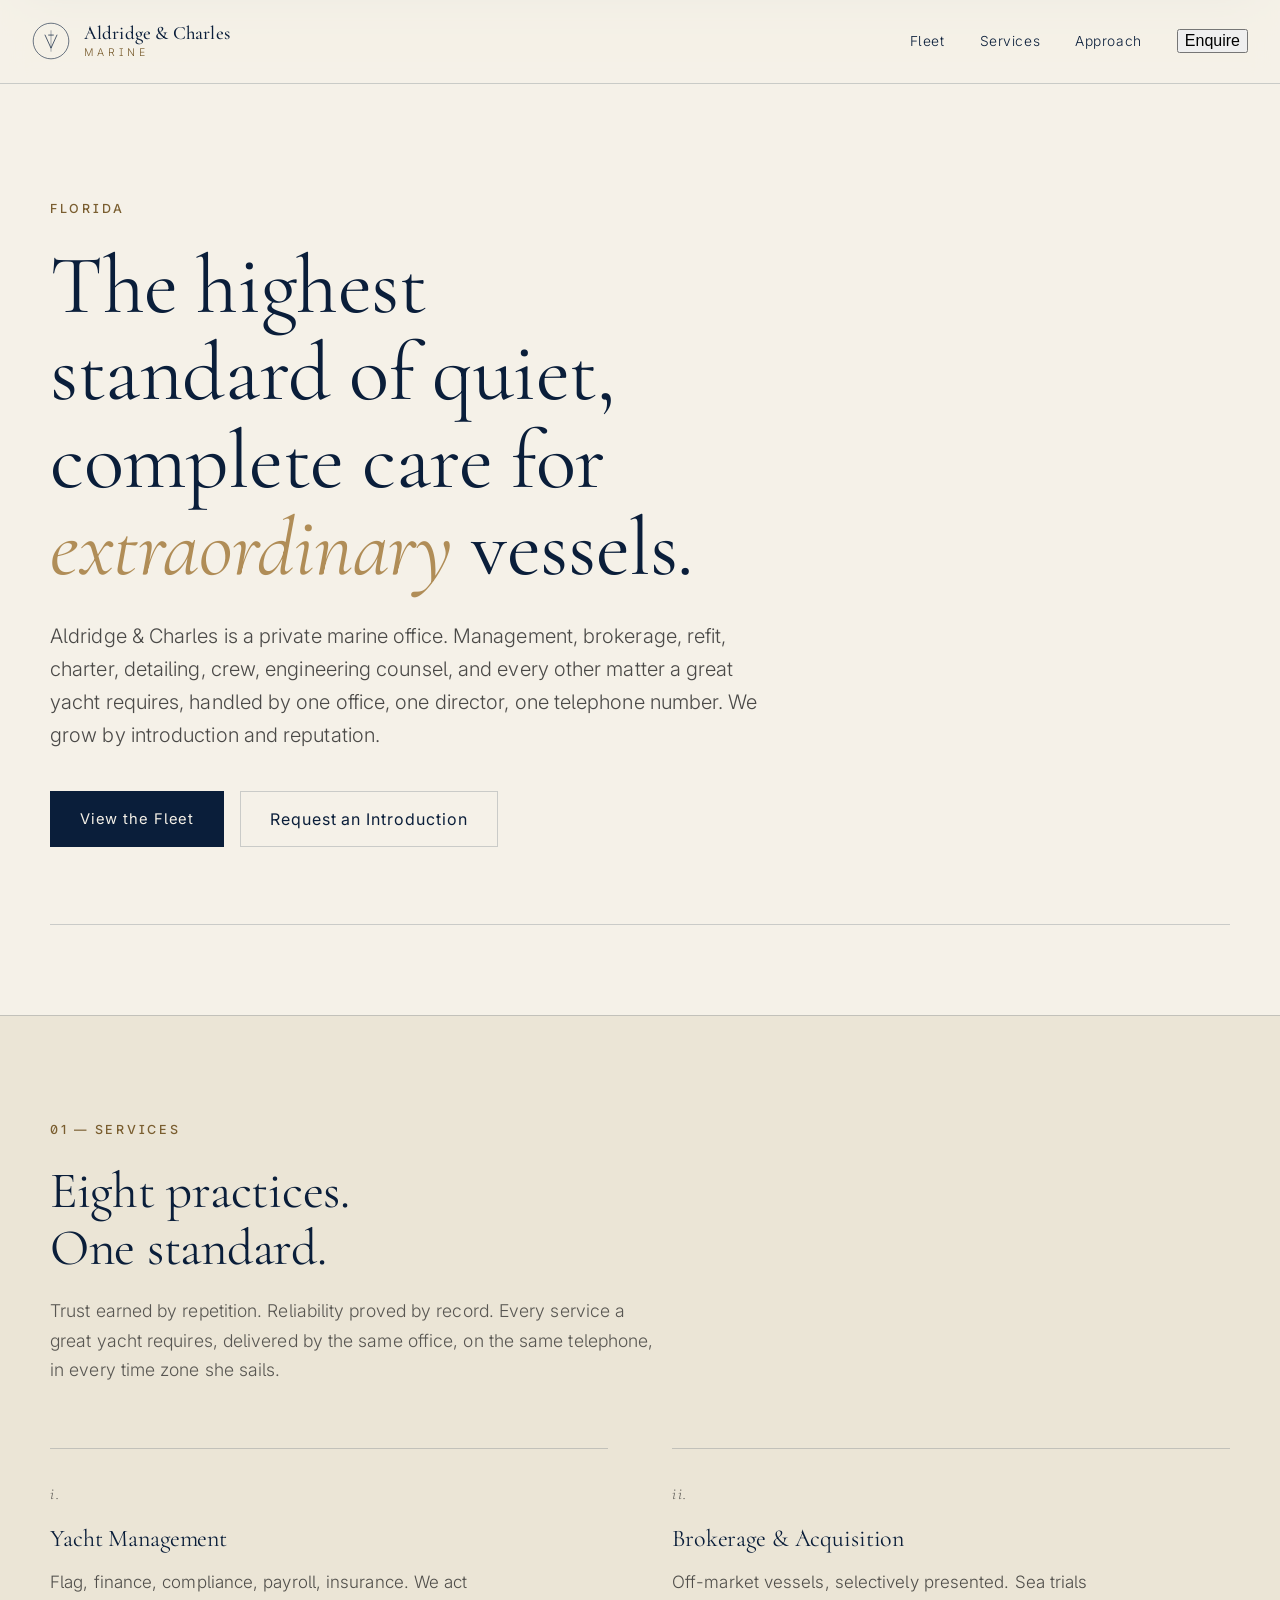
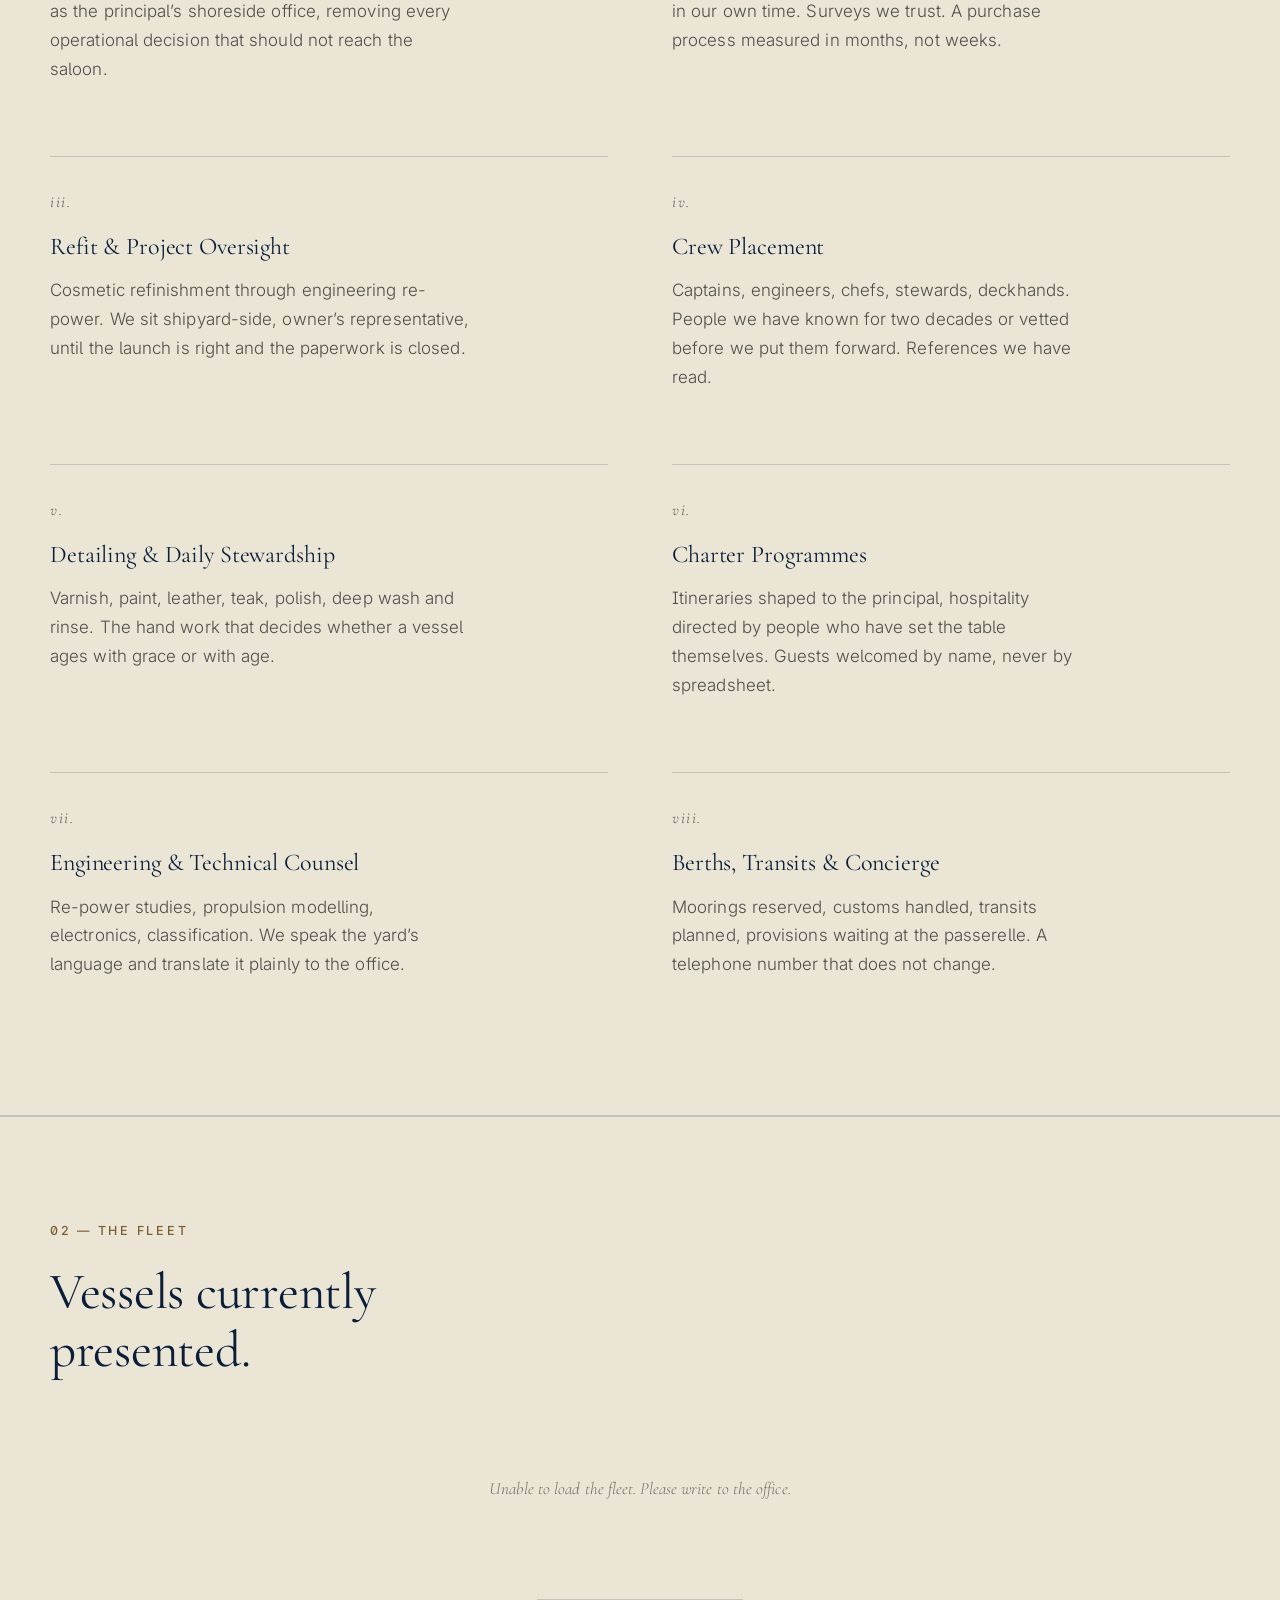
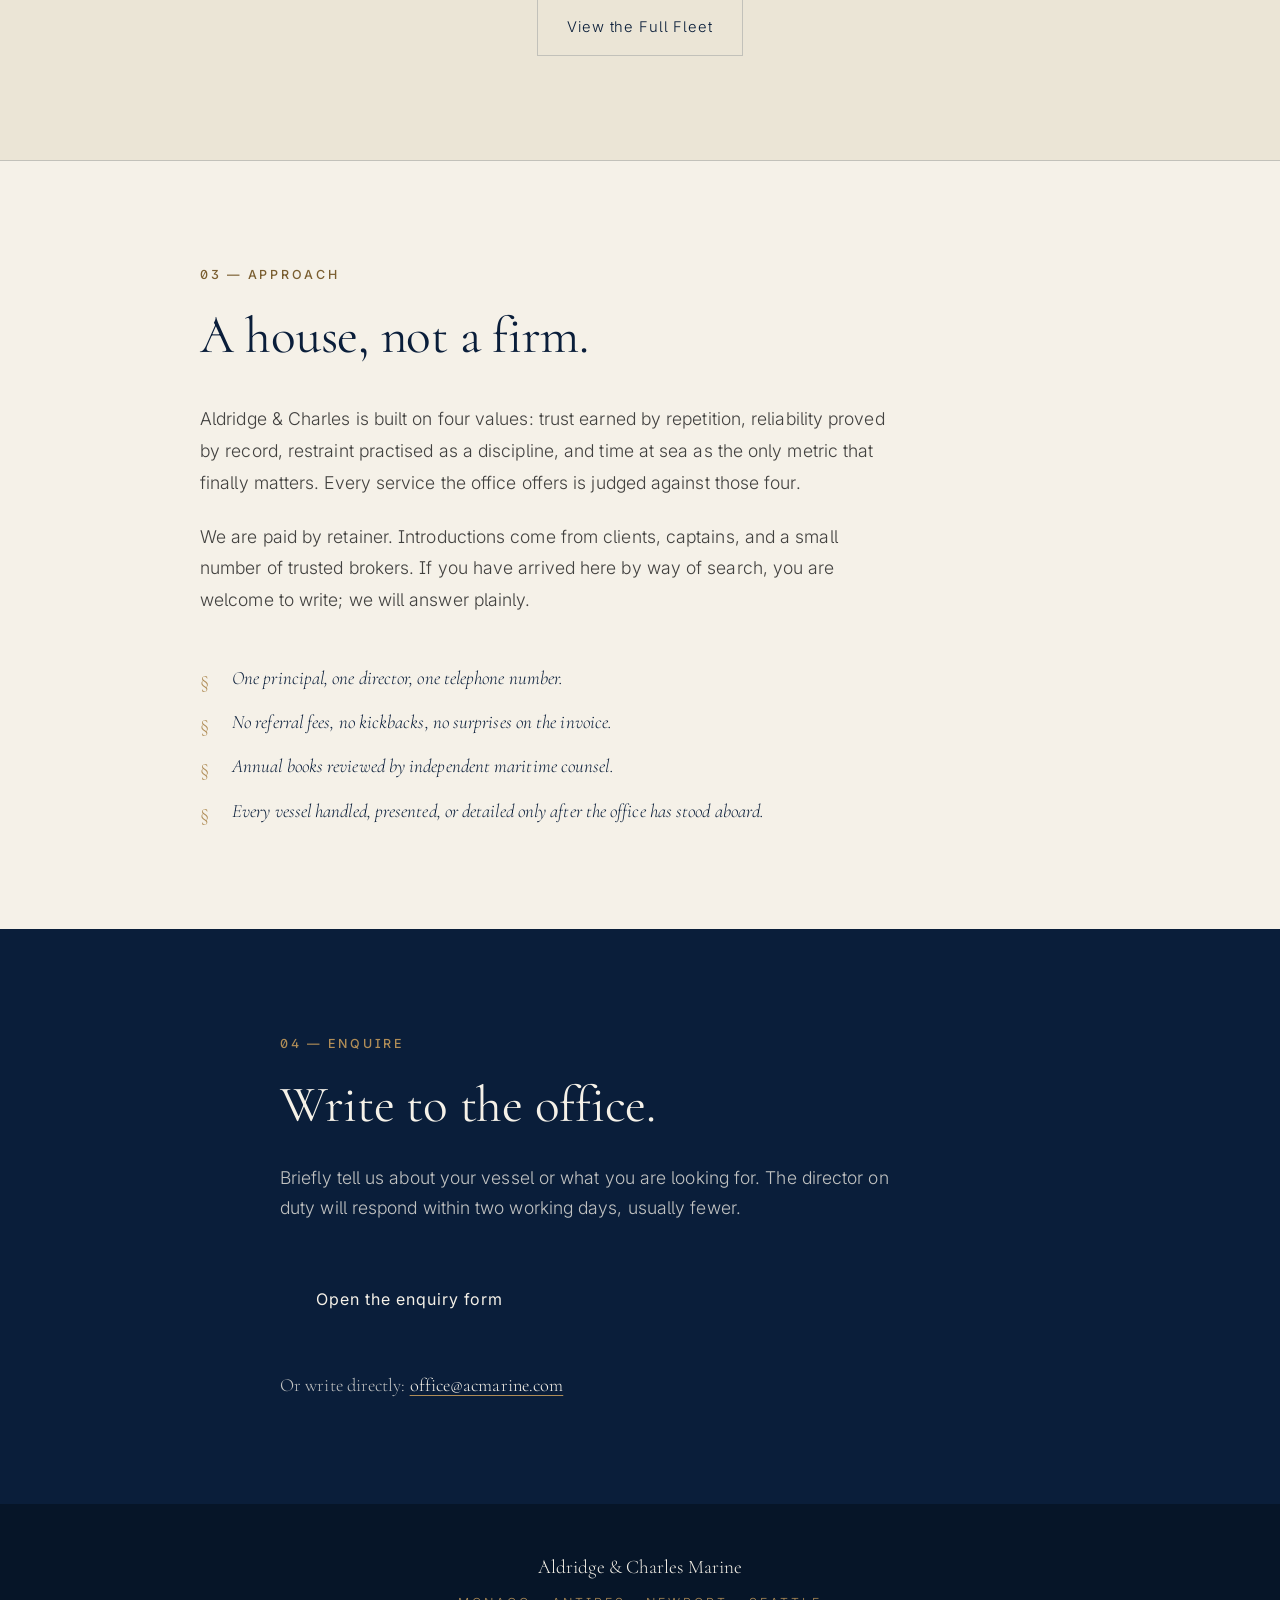
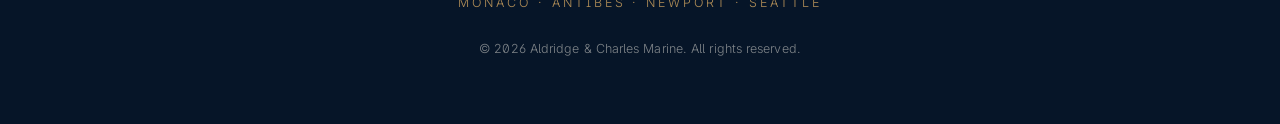
==== index.html @ 4ff79a7e "Eyebrow: Florida" ====
<!DOCTYPE html>
<html lang="en">
<head>
<meta charset="UTF-8">
<meta name="viewport" content="width=device-width, initial-scale=1.0, viewport-fit=cover">
<meta name="theme-color" content="#0a1e3a" media="(prefers-color-scheme: light)">
<meta name="theme-color" content="#0a1e3a" media="(prefers-color-scheme: dark)">
<title>Aldridge &amp; Charles Marine. Yacht Management, Brokerage, Refit, Charter, Crew &amp; Detailing.</title>
<meta name="description" content="Aldridge &amp; Charles Marine: a private office handling yacht management, brokerage, refit, charter, crew, detailing, and every other service a great yacht requires. Mediterranean to the Indian Ocean. Trust, reliability, and quiet competence.">
<meta name="keywords" content="yacht management, yacht brokerage, yacht refit, yacht charter, yacht detailing, crew placement, marine services, superyacht management, yacht acquisition, refit oversight, private marine office, Aldridge and Charles Marine, ACMarine">
<meta name="author" content="Aldridge &amp; Charles Marine">
<link rel="canonical" href="https://acmarine.com/">
<meta property="og:type" content="website">
<meta property="og:locale" content="en_US">
<meta property="og:site_name" content="Aldridge &amp; Charles Marine">
<meta property="og:title" content="Aldridge &amp; Charles Marine. Yacht Management, Brokerage, Refit, Charter, Crew &amp; Detailing.">
<meta property="og:description" content="A private office handling every service a great yacht requires, from the Mediterranean to the Indian Ocean.">
<meta property="og:url" content="https://acmarine.com/">
<meta property="og:image" content="https://acmarine.com/og.svg">
<meta property="og:image:type" content="image/svg+xml">
<meta property="og:image:width" content="1200">
<meta property="og:image:height" content="630">
<meta property="og:image:alt" content="Aldridge &amp; Charles Marine. A private marine office for yacht management, brokerage, refit, charter, crew, and detailing.">
<meta name="twitter:card" content="summary_large_image">
<meta name="twitter:title" content="Aldridge &amp; Charles Marine">
<meta name="twitter:description" content="A private office handling every service a great yacht requires, from the Mediterranean to the Indian Ocean.">
<meta name="twitter:image" content="https://acmarine.com/og.svg">
<meta name="robots" content="index, follow, max-image-preview:large, max-snippet:-1, max-video-preview:-1">
<link rel="preconnect" href="https://fonts.googleapis.com">
<link rel="preconnect" href="https://fonts.gstatic.com" crossorigin>
<link rel="preload" as="style" href="https://fonts.googleapis.com/css2?family=Cormorant+Garamond:ital,wght@0,400;0,500;1,400&family=Inter:wght@300;400;500&display=swap" onload="this.onload=null;this.rel='stylesheet'">
<noscript><link rel="stylesheet" href="https://fonts.googleapis.com/css2?family=Cormorant+Garamond:ital,wght@0,400;0,500;1,400&family=Inter:wght@300;400;500&display=swap"></noscript>
<link rel="stylesheet" href="/styles.css">
<link rel="icon" type="image/svg+xml" href="/favicon.svg">
<link rel="sitemap" type="application/xml" href="/sitemap.xml">
<link rel="alternate" type="application/rss+xml" title="Aldridge &amp; Charles Marine" href="/rss.xml">
<script type="application/ld+json">
{
  "@context": "https://schema.org",
  "@graph": [
    {
      "@type": "ProfessionalService",
      "@id": "https://acmarine.com/#org",
      "name": "Aldridge & Charles Marine",
      "alternateName": "ACMarine",
      "url": "https://acmarine.com/",
      "logo": "https://acmarine.com/favicon.svg",
      "image": "https://acmarine.com/og.svg",
      "description": "A private marine office. Yacht management, brokerage, refit, charter, detailing, crew placement, engineering counsel, and concierge.",
      "areaServed": [
        { "@type": "Place", "name": "Mediterranean" },
        { "@type": "Place", "name": "Caribbean" },
        { "@type": "Place", "name": "Atlantic" },
        { "@type": "Place", "name": "Pacific" },
        { "@type": "Place", "name": "Indian Ocean" }
      ],
      "address": [
        { "@type": "PostalAddress", "addressLocality": "Monaco" },
        { "@type": "PostalAddress", "addressLocality": "Antibes", "addressCountry": "FR" },
        { "@type": "PostalAddress", "addressLocality": "Newport", "addressRegion": "RI", "addressCountry": "US" },
        { "@type": "PostalAddress", "addressLocality": "Seattle", "addressRegion": "WA", "addressCountry": "US" }
      ],
      "contactPoint": {
        "@type": "ContactPoint",
        "contactType": "office",
        "email": "office@acmarine.com",
        "availableLanguage": ["English", "French"]
      },
      "hasOfferCatalog": {
        "@type": "OfferCatalog",
        "name": "Marine Services",
        "itemListElement": [
          { "@type": "Offer", "itemOffered": { "@type": "Service", "name": "Yacht Management", "description": "Flag, finance, compliance, payroll, and insurance for owner-operated vessels." } },
          { "@type": "Offer", "itemOffered": { "@type": "Service", "name": "Brokerage & Acquisition", "description": "Off-market vessels, sea trials, and considered purchase processes." } },
          { "@type": "Offer", "itemOffered": { "@type": "Service", "name": "Refit & Project Oversight", "description": "Owner's-representative oversight of cosmetic and engineering refits, shipyard-side." } },
          { "@type": "Offer", "itemOffered": { "@type": "Service", "name": "Crew Placement", "description": "Vetted captains, engineers, chefs, stewards, and deckhands." } },
          { "@type": "Offer", "itemOffered": { "@type": "Service", "name": "Detailing & Daily Stewardship", "description": "Varnish, paint, leather, teak, polish, and deep wash by hand." } },
          { "@type": "Offer", "itemOffered": { "@type": "Service", "name": "Charter Programmes", "description": "Bespoke itineraries and guest hospitality directed by people who have set the table themselves." } },
          { "@type": "Offer", "itemOffered": { "@type": "Service", "name": "Engineering & Technical Counsel", "description": "Re-power studies, propulsion modelling, electronics, and classification advisory." } },
          { "@type": "Offer", "itemOffered": { "@type": "Service", "name": "Berths, Transits & Concierge", "description": "Moorings, customs, transits, and provisioning, in every harbour worth a name." } }
        ]
      },
      "knowsAbout": ["yacht management", "yacht brokerage", "yacht refit", "yacht charter", "crew placement", "yacht detailing", "marine engineering", "berth logistics"]
    },
    {
      "@type": "WebSite",
      "@id": "https://acmarine.com/#site",
      "url": "https://acmarine.com/",
      "name": "Aldridge & Charles Marine",
      "publisher": { "@id": "https://acmarine.com/#org" },
      "inLanguage": "en"
    },
    {
      "@type": "WebPage",
      "@id": "https://acmarine.com/#home",
      "url": "https://acmarine.com/",
      "name": "Aldridge & Charles Marine",
      "isPartOf": { "@id": "https://acmarine.com/#site" },
      "about": { "@id": "https://acmarine.com/#org" },
      "primaryImageOfPage": "https://acmarine.com/og.svg",
      "breadcrumb": { "@id": "https://acmarine.com/#breadcrumb" }
    },
    {
      "@type": "BreadcrumbList",
      "@id": "https://acmarine.com/#breadcrumb",
      "itemListElement": [{ "@type": "ListItem", "position": 1, "name": "Home", "item": "https://acmarine.com/" }]
    },
    {
      "@type": "FAQPage",
      "@id": "https://acmarine.com/#faq",
      "mainEntity": [
        {
          "@type": "Question",
          "name": "What marine services does Aldridge & Charles offer?",
          "acceptedAnswer": { "@type": "Answer", "text": "Yacht management, brokerage and acquisition, refit and project oversight, charter programmes, crew placement, detailing and daily stewardship, engineering and technical counsel, and berths, transits and concierge." }
        },
        {
          "@type": "Question",
          "name": "Where does Aldridge & Charles operate?",
          "acceptedAnswer": { "@type": "Answer", "text": "From the Mediterranean to the Indian Ocean, including the Caribbean, the Atlantic and the Pacific. Offices in Monaco, Antibes, Newport and Seattle." }
        },
        {
          "@type": "Question",
          "name": "How does Aldridge & Charles take on new clients?",
          "acceptedAnswer": { "@type": "Answer", "text": "Most introductions come from existing principals, captains, and a small number of trusted brokers. The office answers cold enquiries plainly and within two working days." }
        },
        {
          "@type": "Question",
          "name": "Is Aldridge & Charles paid by commission?",
          "acceptedAnswer": { "@type": "Answer", "text": "No. The office is paid by retainer. There are no referral fees, no kickbacks, and no surprises on the invoice. Annual books are reviewed by independent maritime counsel." }
        }
      ]
    }
  ]
}
</script>
</head>
<body>

<header class="site-header" id="top">
  <a href="#top" class="brand" aria-label="Aldridge and Charles Marine">
    <svg class="brand-mark" viewBox="0 0 64 64" aria-hidden="true">
      <circle cx="32" cy="32" r="30" fill="none" stroke="currentColor" stroke-width="1"/>
      <path d="M22 22 L32 44 L42 22" fill="none" stroke="currentColor" stroke-width="1.2" stroke-linecap="round" stroke-linejoin="round"/>
      <path d="M28 22 L36 22" fill="none" stroke="currentColor" stroke-width="1.2" stroke-linecap="round"/>
      <path d="M32 14 L32 50" fill="none" stroke="currentColor" stroke-width="0.6"/>
    </svg>
    <span class="brand-text">
      <span class="brand-name">Aldridge &amp; Charles</span>
      <span class="brand-sub">Marine</span>
    </span>
  </a>
  <nav class="site-nav" aria-label="Primary">
    <a href="/fleet" class="nav-link">Fleet</a>
    <a href="#services" class="nav-link">Services</a>
    <a href="#approach" class="nav-link">Approach</a>
    <button type="button" class="nav-cta" data-open-enquire>Enquire</button>
    <button type="button" class="nav-burger" aria-label="Open menu" aria-expanded="false" aria-controls="mobile-drawer">
      <span></span><span></span><span></span>
    </button>
  </nav>
</header>

<div id="mobile-drawer" class="mobile-drawer" hidden>
  <nav aria-label="Mobile">
    <a href="/" class="drawer-link">Home</a>
    <a href="/fleet" class="drawer-link">Fleet</a>
    <a href="/#services" class="drawer-link">Services</a>
    <a href="/#approach" class="drawer-link">Approach</a>
    <button type="button" class="drawer-cta" data-open-enquire>Enquire</button>
  </nav>
</div>

<main>

<section class="hero" aria-labelledby="hero-title">
  <div class="hero-inner">
    <p class="eyebrow reveal">Florida</p>
    <h1 id="hero-title" class="reveal">
      The highest standard of quiet, complete care for <em>extraordinary</em> vessels.
    </h1>
    <p class="hero-sub reveal">
      Aldridge &amp; Charles is a private marine office. Management, brokerage, refit, charter, detailing, crew, engineering counsel, and every other matter a great yacht requires, handled by one office, one director, one telephone number. We grow by introduction and reputation.
    </p>
    <div class="hero-cta reveal">
      <a href="/fleet" class="btn-primary">View the Fleet</a>
      <button type="button" class="btn-ghost" data-open-enquire>Request an Introduction</button>
    </div>
  </div>
  <div class="hero-rule" aria-hidden="true"></div>
</section>

<section class="services" id="services" aria-labelledby="services-title">
  <div class="section-head">
    <p class="eyebrow">01 &mdash; Services</p>
    <h2 id="services-title">Eight practices. One standard.</h2>
    <p class="section-lede">Trust earned by repetition. Reliability proved by record. Every service a great yacht requires, delivered by the same office, on the same telephone, in every time zone she sails.</p>
  </div>
  <div class="service-grid">
    <article class="service reveal">
      <p class="service-num">i.</p>
      <h3>Yacht Management</h3>
      <p>Flag, finance, compliance, payroll, insurance. We act as the principal&rsquo;s shoreside office, removing every operational decision that should not reach the saloon.</p>
    </article>
    <article class="service reveal">
      <p class="service-num">ii.</p>
      <h3>Brokerage &amp; Acquisition</h3>
      <p>Off-market vessels, selectively presented. Sea trials in our own time. Surveys we trust. A purchase process measured in months, not weeks.</p>
    </article>
    <article class="service reveal">
      <p class="service-num">iii.</p>
      <h3>Refit &amp; Project Oversight</h3>
      <p>Cosmetic refinishment through engineering re-power. We sit shipyard-side, owner&rsquo;s representative, until the launch is right and the paperwork is closed.</p>
    </article>
    <article class="service reveal">
      <p class="service-num">iv.</p>
      <h3>Crew Placement</h3>
      <p>Captains, engineers, chefs, stewards, deckhands. People we have known for two decades or vetted before we put them forward. References we have read.</p>
    </article>
    <article class="service reveal">
      <p class="service-num">v.</p>
      <h3>Detailing &amp; Daily Stewardship</h3>
      <p>Varnish, paint, leather, teak, polish, deep wash and rinse. The hand work that decides whether a vessel ages with grace or with age.</p>
    </article>
    <article class="service reveal">
      <p class="service-num">vi.</p>
      <h3>Charter Programmes</h3>
      <p>Itineraries shaped to the principal, hospitality directed by people who have set the table themselves. Guests welcomed by name, never by spreadsheet.</p>
    </article>
    <article class="service reveal">
      <p class="service-num">vii.</p>
      <h3>Engineering &amp; Technical Counsel</h3>
      <p>Re-power studies, propulsion modelling, electronics, classification. We speak the yard&rsquo;s language and translate it plainly to the office.</p>
    </article>
    <article class="service reveal">
      <p class="service-num">viii.</p>
      <h3>Berths, Transits &amp; Concierge</h3>
      <p>Moorings reserved, customs handled, transits planned, provisions waiting at the passerelle. A telephone number that does not change.</p>
    </article>
  </div>
</section>

<section class="fleet-preview" id="fleet" aria-labelledby="fleet-title">
  <div class="section-head">
    <p class="eyebrow">02 &mdash; The Fleet</p>
    <h2 id="fleet-title">Vessels currently presented.</h2>
  </div>
  <div class="fleet-preview-grid" data-fleet-preview>
    <p class="fleet-loading">Loading the current presentation.</p>
  </div>
  <div class="fleet-cta">
    <a href="/fleet" class="btn-ghost">View the Full Fleet</a>
  </div>
</section>

<section class="approach" id="approach" aria-labelledby="approach-title">
  <div class="approach-inner">
    <p class="eyebrow">03 &mdash; Approach</p>
    <h2 id="approach-title">A house, not a firm.</h2>
    <div class="approach-body">
      <p>
        Aldridge &amp; Charles is built on four values: trust earned by repetition, reliability proved by record, restraint practised as a discipline, and time at sea as the only metric that finally matters. Every service the office offers is judged against those four.
      </p>
      <p>
        We are paid by retainer. Introductions come from clients, captains, and a small number of trusted brokers. If you have arrived here by way of search, you are welcome to write; we will answer plainly.
      </p>
    </div>
    <ul class="creed">
      <li><span>&sect;</span> One principal, one director, one telephone number.</li>
      <li><span>&sect;</span> No referral fees, no kickbacks, no surprises on the invoice.</li>
      <li><span>&sect;</span> Annual books reviewed by independent maritime counsel.</li>
      <li><span>&sect;</span> Every vessel handled, presented, or detailed only after the office has stood aboard.</li>
    </ul>
  </div>
</section>

<section class="contact" id="contact" aria-labelledby="contact-title">
  <div class="contact-inner">
    <p class="eyebrow">04 &mdash; Enquire</p>
    <h2 id="contact-title">Write to the office.</h2>
    <p class="contact-lede">
      Briefly tell us about your vessel or what you are looking for. The director on duty will respond within two working days, usually fewer.
    </p>
    <div class="contact-actions">
      <button type="button" class="btn-primary btn-large" data-open-enquire>Open the enquiry form</button>
    </div>
    <p class="direct">
      Or write directly:
      <a href="mailto:office@acmarine.com">office@acmarine.com</a>
    </p>
  </div>
</section>

</main>

<dialog id="enquire-dialog" class="enquire-dialog" aria-labelledby="enquire-title">
  <div class="enquire-inner">
    <button type="button" class="dialog-close" data-close-enquire aria-label="Close">&times;</button>
    <p class="eyebrow">Enquire</p>
    <h2 id="enquire-title">Write to the office.</h2>
    <p class="enquire-lede">Tell us, briefly, about your vessel or what you are looking for. The director on duty replies within two working days.</p>
    <form class="enquire-form" id="enquire-form" novalidate>
      <label class="field">
        <span>Name</span>
        <input type="text" name="name" autocomplete="name" required>
      </label>
      <label class="field">
        <span>Email</span>
        <input type="email" name="email" autocomplete="email" required>
      </label>
      <label class="field field-full">
        <span>Vessel or matter</span>
        <textarea name="message" rows="5" required placeholder="Your vessel, the matter, or simply a hello."></textarea>
      </label>
      <input type="hidden" name="listing_slug" value="">
      <button type="submit" class="btn-primary btn-block">Send</button>
      <p class="form-note" role="status" aria-live="polite"></p>
    </form>
    <p class="direct">
      Or write directly:
      <a href="mailto:office@acmarine.com">office@acmarine.com</a>
    </p>
  </div>
</dialog>

<footer class="site-footer">
  <div class="footer-inner">
    <p class="footer-mark">Aldridge &amp; Charles Marine</p>
    <p class="footer-meta">Monaco &middot; Antibes &middot; Newport &middot; Seattle</p>
    <p class="footer-fine">&copy; <span id="year"></span> Aldridge &amp; Charles Marine. All rights reserved.</p>
  </div>
</footer>

<script src="/script.js" defer></script>
</body>
</html>
---- styles.css ----
:root {
  --navy: #0a1e3a;
  --navy-deep: #061528;
  --ivory: #f5f1e8;
  --ivory-soft: #ebe5d6;
  --brass: #b08d57;
  --brass-deep: #7a5e30;
  --ink: #1a1a1a;
  --rule: rgba(10, 30, 58, 0.18);
  --serif: "Cormorant Garamond", "Cormorant", Georgia, "Times New Roman", serif;
  --sans: "Inter", system-ui, -apple-system, "Segoe UI", Helvetica, Arial, sans-serif;
  --container: 1180px;
}

* { box-sizing: border-box; }
html { scroll-behavior: smooth; -webkit-text-size-adjust: 100%; }

body {
  margin: 0;
  font-family: var(--sans);
  font-weight: 300;
  font-size: 17px;
  line-height: 1.65;
  color: var(--ink);
  background: var(--ivory);
  letter-spacing: 0.005em;
  font-feature-settings: "ss01", "ss02";
}

img, svg { max-width: 100%; display: block; }
a { color: inherit; }

h1, h2, h3 {
  font-family: var(--serif);
  font-weight: 400;
  letter-spacing: -0.005em;
  color: var(--navy);
  margin: 0;
  text-wrap: balance;
}

h1 { font-size: clamp(2.2rem, 7.6vw, 5.2rem); line-height: 1.05; }
h2 { font-size: clamp(1.85rem, 5vw, 3.2rem); line-height: 1.12; }
h3 { font-size: clamp(1.18rem, 2.6vw, 1.5rem); line-height: 1.25; }
h1 em { font-style: italic; color: var(--brass); }

p { margin: 0; }
.eyebrow {
  font-family: var(--sans);
  font-size: 0.78rem;
  text-transform: uppercase;
  letter-spacing: 0.22em;
  color: var(--brass-deep);
  font-weight: 500;
  margin-bottom: 1.4rem;
}

/* HEADER */
.site-header {
  position: sticky;
  top: 0;
  z-index: 50;
  display: flex;
  align-items: center;
  justify-content: space-between;
  padding: 1.4rem 2rem;
  background: rgba(245, 241, 232, 0.86);
  backdrop-filter: saturate(140%) blur(14px);
  -webkit-backdrop-filter: saturate(140%) blur(14px);
  border-bottom: 1px solid var(--rule);
}
.brand { display: flex; align-items: center; gap: 0.85rem; text-decoration: none; color: var(--navy); }
.brand-mark { width: 38px; height: 38px; color: var(--navy); flex-shrink: 0; }
.brand-text { display: flex; flex-direction: column; line-height: 1; }
.brand-name { font-family: var(--serif); font-size: 1.18rem; font-weight: 500; letter-spacing: 0.01em; }
.brand-sub { font-family: var(--sans); font-size: 0.66rem; text-transform: uppercase; letter-spacing: 0.36em; color: var(--brass-deep); margin-top: 0.32rem; }
.site-nav { display: flex; gap: 2.2rem; align-items: center; }
.site-nav a { text-decoration: none; font-size: 0.86rem; letter-spacing: 0.04em; color: var(--navy); padding: 0.4rem 0; position: relative; transition: color 0.2s; }
.site-nav a:hover { color: var(--brass-deep); }
.site-nav a.nav-cta {
  border: 1px solid var(--navy);
  padding: 0.55rem 1.2rem;
  border-radius: 0;
  background: transparent;
  transition: background 0.2s, color 0.2s;
}
.site-nav a.nav-cta:hover { background: var(--navy); color: var(--ivory); }

.nav-burger {
  display: none;
  background: transparent;
  border: 1px solid var(--rule);
  width: 38px;
  height: 38px;
  cursor: pointer;
  flex-direction: column;
  align-items: center;
  justify-content: center;
  gap: 4px;
  padding: 0;
  margin-left: 0.6rem;
}
.nav-burger span {
  width: 18px; height: 1.5px;
  background: var(--navy);
  transition: transform 0.25s, opacity 0.25s;
}
.nav-burger[aria-expanded="true"] span:nth-child(1) { transform: translateY(5.5px) rotate(45deg); }
.nav-burger[aria-expanded="true"] span:nth-child(2) { opacity: 0; }
.nav-burger[aria-expanded="true"] span:nth-child(3) { transform: translateY(-5.5px) rotate(-45deg); }

.mobile-drawer {
  position: fixed;
  top: 0;
  left: 0;
  right: 0;
  z-index: 49;
  background: var(--ivory);
  padding: 5.5rem 1.4rem 2rem;
  border-bottom: 1px solid var(--rule);
  transform: translateY(-100%);
  transition: transform 0.32s ease;
  box-shadow: 0 20px 40px -28px rgba(10,30,58,0.4);
}
.mobile-drawer:not([hidden]) { transform: translateY(0); }
.mobile-drawer[hidden] { display: block !important; transform: translateY(-100%); pointer-events: none; }
.mobile-drawer nav {
  display: flex;
  flex-direction: column;
  gap: 0.2rem;
}
.drawer-link {
  text-decoration: none;
  color: var(--navy);
  font-family: var(--serif);
  font-size: 1.6rem;
  padding: 0.9rem 0;
  border-bottom: 1px solid var(--rule);
  transition: color 0.2s;
}
.drawer-link:hover { color: var(--brass-deep); }
.drawer-cta {
  margin-top: 1.4rem;
  background: var(--navy);
  color: var(--ivory);
  border: 1px solid var(--navy);
  padding: 1rem 1.5rem;
  font-family: var(--sans);
  font-size: 0.92rem;
  letter-spacing: 0.06em;
  cursor: pointer;
  text-align: center;
  border-radius: 0;
}

@media (max-width: 760px) {
  .site-header { padding: 1rem 1.2rem; }
  .site-nav { gap: 0.6rem; }
  .site-nav .nav-link { display: none; }
  .nav-burger { display: flex; }
}

/* ENQUIRE DIALOG */
.enquire-dialog {
  border: none;
  padding: 0;
  background: var(--ivory);
  max-width: 560px;
  width: 92%;
  margin: auto;
  box-shadow: 0 30px 60px -30px rgba(6,21,40,0.6);
}
.enquire-dialog::backdrop {
  background: rgba(6, 21, 40, 0.72);
  backdrop-filter: blur(6px);
}
.enquire-inner {
  padding: clamp(1.8rem, 4vw, 2.6rem);
  position: relative;
}
.enquire-inner .eyebrow { margin-bottom: 0.8rem; }
.enquire-inner h2 {
  font-size: clamp(1.6rem, 4vw, 2.4rem);
  margin-bottom: 1rem;
}
.enquire-lede {
  color: rgba(26,26,26,0.7);
  margin-bottom: 1.8rem;
  font-size: 0.98rem;
  line-height: 1.6;
}
.enquire-form {
  display: grid;
  grid-template-columns: 1fr 1fr;
  gap: 1rem 1.2rem;
}
.enquire-form .field { display: flex; flex-direction: column; gap: 0.45rem; }
.enquire-form .field-full { grid-column: 1 / -1; }
.enquire-form .field > span {
  font-size: 0.72rem;
  text-transform: uppercase;
  letter-spacing: 0.16em;
  color: rgba(26,26,26,0.6);
}
.enquire-form input, .enquire-form textarea {
  background: transparent;
  border: none;
  border-bottom: 1px solid var(--rule);
  padding: 0.7rem 0;
  font-family: var(--serif);
  color: var(--navy);
  outline: none;
  font-size: 16px;
  resize: vertical;
}
.enquire-form input:focus, .enquire-form textarea:focus { border-bottom-color: var(--brass); }
.enquire-form button[type="submit"] { grid-column: 1 / -1; margin-top: 0.6rem; }
.enquire-form .form-note {
  grid-column: 1 / -1;
  font-size: 0.86rem;
  color: var(--brass-deep);
  min-height: 1.2rem;
}
.enquire-inner .direct {
  margin-top: 1.6rem;
  font-family: var(--serif);
  font-size: 1.05rem;
  color: rgba(26,26,26,0.7);
}
.enquire-inner .direct a { color: var(--navy); text-decoration: underline; text-underline-offset: 4px; text-decoration-color: var(--brass); }
.dialog-close {
  position: absolute;
  top: 0.8rem; right: 0.8rem;
  background: transparent;
  border: none;
  width: 40px; height: 40px;
  font-size: 1.6rem;
  cursor: pointer;
  color: var(--navy);
}
.dialog-close:hover { color: var(--brass-deep); }

@media (max-width: 540px) {
  .enquire-form { grid-template-columns: 1fr; }
}

.section-lede {
  font-size: clamp(1rem, 2vw, 1.1rem);
  color: rgba(26,26,26,0.7);
  line-height: 1.65;
  max-width: 56ch;
  margin-top: 1.2rem;
}
.contact-actions { margin-bottom: 1.6rem; }
.btn-large { padding: 1.1rem 2.2rem !important; font-size: 1rem !important; }

/* HERO */
.hero {
  position: relative;
  padding: clamp(3.5rem, 9vw, 8rem) clamp(1.25rem, 4vw, 2rem) clamp(3rem, 7vw, 6rem);
  overflow: hidden;
}
.hero-inner {
  max-width: var(--container);
  margin: 0 auto;
}
.hero h1 {
  max-width: 17ch;
  margin: clamp(0.75rem, 2vw, 1rem) 0 clamp(1.1rem, 2.6vw, 1.8rem);
}
.hero-sub {
  max-width: 60ch;
  font-size: clamp(1rem, 2.2vw, 1.25rem);
  color: rgba(26, 26, 26, 0.78);
  line-height: 1.65;
  margin-bottom: clamp(1.6rem, 3.4vw, 2.4rem);
}
.hero-cta { display: flex; gap: clamp(0.6rem, 1.5vw, 1rem); flex-wrap: wrap; }
.btn-primary {
  display: inline-block;
  background: var(--navy);
  color: var(--ivory);
  text-decoration: none;
  padding: clamp(0.8rem, 1.6vw, 0.95rem) clamp(1.3rem, 2.4vw, 1.8rem);
  border-radius: 0;
  font-size: clamp(0.82rem, 1.6vw, 0.92rem);
  letter-spacing: 0.06em;
  border: 1px solid var(--navy);
  cursor: pointer;
  transition: background 0.2s, transform 0.2s;
  font-family: var(--sans);
  font-weight: 400;
}
.btn-primary:hover { background: var(--navy-deep); transform: translateY(-1px); }
.btn-ghost {
  display: inline-block;
  background: transparent;
  color: var(--navy);
  text-decoration: none;
  padding: clamp(0.8rem, 1.6vw, 0.95rem) clamp(1.3rem, 2.4vw, 1.8rem);
  border-radius: 0;
  font-size: clamp(0.82rem, 1.6vw, 0.92rem);
  letter-spacing: 0.06em;
  border: 1px solid var(--rule);
  transition: border-color 0.2s, color 0.2s;
  font-family: var(--sans);
}
.btn-ghost:hover { border-color: var(--navy); color: var(--brass-deep); }
.btn-block { width: 100%; }

.hero-rule {
  max-width: var(--container);
  margin: clamp(2.5rem, 6vw, 5rem) auto 0;
  height: 1px;
  background: var(--rule);
}

/* SECTIONS */
section {
  padding: 6.5rem 2rem;
}
.section-head {
  max-width: var(--container);
  margin: 0 auto 4rem;
}
.section-head h2 { max-width: 22ch; }

/* SERVICES */
.services {
  background: var(--ivory-soft);
  border-top: 1px solid var(--rule);
  border-bottom: 1px solid var(--rule);
}
.service-grid {
  max-width: var(--container);
  margin: 0 auto;
  display: grid;
  grid-template-columns: repeat(2, 1fr);
  gap: 2.5rem 4rem;
}
.service {
  padding: 2rem 0 2rem;
  border-top: 1px solid var(--rule);
}
.service-num {
  font-family: var(--serif);
  font-style: italic;
  font-size: 1rem;
  color: var(--brass-deep);
  letter-spacing: 0.1em;
  margin-bottom: 1rem;
}
.service h3 { margin-bottom: 0.9rem; }
.service p {
  color: rgba(26, 26, 26, 0.74);
  line-height: 1.7;
  max-width: 42ch;
}

@media (max-width: 760px) {
  .service-grid { grid-template-columns: 1fr; gap: 0; }
}

/* APPROACH */
.approach-inner {
  max-width: 880px;
  margin: 0 auto;
  text-align: left;
}
.approach h2 { margin: 1rem 0 2.4rem; max-width: 18ch; }
.approach-body p {
  font-size: 1.1rem;
  line-height: 1.8;
  margin-bottom: 1.4rem;
  max-width: 64ch;
  color: rgba(26, 26, 26, 0.82);
}
.creed {
  list-style: none;
  padding: 0;
  margin: 3rem 0 0;
  display: grid;
  gap: 1rem;
}
.creed li {
  font-family: var(--serif);
  font-size: 1.18rem;
  font-style: italic;
  color: var(--navy);
  padding-left: 2rem;
  position: relative;
  line-height: 1.5;
}
.creed li span {
  position: absolute;
  left: 0;
  top: 0.1em;
  color: var(--brass);
  font-style: normal;
  font-size: 1.3rem;
}

/* CONTACT */
.contact {
  background: var(--navy);
  color: var(--ivory);
  border-top: 1px solid var(--rule);
}
.contact h2 { color: var(--ivory); margin: 1rem 0 1.8rem; }
.contact .eyebrow { color: var(--brass); }
.contact-inner {
  max-width: 720px;
  margin: 0 auto;
}
.contact-lede {
  font-size: 1.1rem;
  color: rgba(245, 241, 232, 0.78);
  margin-bottom: 3rem;
  max-width: 56ch;
  line-height: 1.7;
}
.contact-form {
  display: grid;
  grid-template-columns: 1fr 1fr;
  gap: 1.2rem 1.6rem;
  margin-bottom: 2rem;
}
.field { display: flex; flex-direction: column; gap: 0.6rem; }
.field-full { grid-column: 1 / -1; }
.field > span {
  font-size: 0.72rem;
  text-transform: uppercase;
  letter-spacing: 0.18em;
  color: rgba(245, 241, 232, 0.6);
}
.field input, .field textarea {
  background: transparent;
  border: none;
  border-bottom: 1px solid rgba(245, 241, 232, 0.28);
  color: var(--ivory);
  font-family: var(--serif);
  font-size: 16px;
  padding: 0.7rem 0;
  outline: none;
  transition: border-color 0.2s;
  resize: vertical;
}
.field input:focus, .field textarea:focus { border-bottom-color: var(--brass); }
.contact-form .btn-primary {
  background: var(--brass);
  border-color: var(--brass);
  color: var(--navy);
  grid-column: 1 / -1;
  margin-top: 1rem;
}
.contact-form .btn-primary:hover { background: var(--brass-deep); border-color: var(--brass-deep); color: var(--ivory); }
.form-note {
  grid-column: 1 / -1;
  font-size: 0.88rem;
  color: var(--brass);
  min-height: 1.2rem;
}
.direct {
  margin-top: 2.6rem;
  font-family: var(--serif);
  font-size: 1.15rem;
  color: rgba(245, 241, 232, 0.78);
}
.direct a { color: var(--ivory); text-decoration: underline; text-underline-offset: 4px; text-decoration-color: var(--brass); }

@media (max-width: 640px) {
  .contact-form { grid-template-columns: 1fr; }
}

/* FOOTER */
.site-footer {
  background: var(--navy-deep);
  color: rgba(245, 241, 232, 0.7);
  padding: 3rem 2rem 4rem;
  text-align: center;
}
.footer-inner { max-width: var(--container); margin: 0 auto; display: grid; gap: 0.6rem; }
.footer-mark { font-family: var(--serif); font-size: 1.2rem; color: var(--ivory); }
.footer-meta { font-size: 0.78rem; letter-spacing: 0.24em; text-transform: uppercase; color: var(--brass); }
.footer-fine { font-size: 0.78rem; color: rgba(245, 241, 232, 0.5); margin-top: 1rem; }

/* REVEAL */
.reveal {
  opacity: 0;
  transform: translateY(14px);
  transition: opacity 0.9s ease, transform 0.9s ease;
}
.reveal.in {
  opacity: 1;
  transform: none;
}
@media (prefers-reduced-motion: reduce) {
  .reveal { opacity: 1; transform: none; transition: none; }
  html { scroll-behavior: auto; }
}

/* iOS input zoom prevention */
input, textarea, select, button { font-size: 16px !important; }

/* ============================================================
   FLEET PREVIEW (HOMEPAGE)
   ============================================================ */
.fleet-preview {
  background: var(--ivory-soft);
  border-top: 1px solid var(--rule);
  border-bottom: 1px solid var(--rule);
}
.fleet-preview .section-head { margin-bottom: 3rem; }
.fleet-preview-grid {
  max-width: var(--container);
  margin: 0 auto;
  display: grid;
  grid-template-columns: repeat(auto-fit, minmax(280px, 1fr));
  gap: clamp(1.5rem, 3vw, 2.5rem);
}
.fleet-loading, .fleet-empty {
  grid-column: 1 / -1;
  text-align: center;
  font-family: var(--serif);
  font-style: italic;
  color: rgba(26,26,26,0.6);
  padding: 3rem 1rem;
}
.fleet-cta { max-width: var(--container); margin: 3rem auto 0; text-align: center; }

/* ============================================================
   YACHT CARDS
   ============================================================ */
.yacht-card {
  display: block;
  text-decoration: none;
  color: inherit;
  background: var(--ivory);
  border: 1px solid var(--rule);
  transition: transform 0.4s ease, box-shadow 0.4s ease, border-color 0.3s;
  overflow: hidden;
}
.yacht-card:hover {
  transform: translateY(-4px);
  box-shadow: 0 24px 40px -28px rgba(10,30,58,0.5);
  border-color: var(--brass);
}
.yacht-card.is-sold { opacity: 0.7; }
.yacht-card.is-sold .card-status { background: rgba(26,26,26,0.85); }
.yacht-card.is-sale-pending .card-status { background: var(--brass-deep); }

.card-image {
  position: relative;
  width: 100%;
  aspect-ratio: 4 / 3;
  background: linear-gradient(135deg, var(--navy) 0%, var(--navy-deep) 100%);
  overflow: hidden;
}
.card-image img {
  width: 100%; height: 100%;
  object-fit: cover;
  transition: transform 0.6s ease;
}
.yacht-card:hover .card-image img { transform: scale(1.04); }
.card-image-empty {
  width: 100%; height: 100%;
  display: flex; align-items: center; justify-content: center;
  color: var(--brass);
}
.card-status {
  position: absolute;
  top: 1rem; left: 1rem;
  background: var(--navy);
  color: var(--ivory);
  font-family: var(--sans);
  font-size: 0.66rem;
  letter-spacing: 0.18em;
  text-transform: uppercase;
  padding: 0.4rem 0.85rem;
  font-weight: 500;
}
.card-body { padding: 1.5rem clamp(1rem, 2vw, 1.5rem) 1.8rem; }
.card-meta {
  font-family: var(--sans);
  font-size: 0.7rem;
  text-transform: uppercase;
  letter-spacing: 0.22em;
  color: var(--brass-deep);
  margin-bottom: 0.7rem;
}
.card-name {
  font-family: var(--serif);
  font-size: clamp(1.3rem, 2.6vw, 1.6rem);
  font-weight: 500;
  line-height: 1.2;
  margin-bottom: 0.5rem;
  color: var(--navy);
}
.card-spec {
  font-size: 0.88rem;
  color: rgba(26,26,26,0.65);
  margin-bottom: 0.9rem;
}
.card-price {
  font-family: var(--serif);
  font-style: italic;
  font-size: 1.05rem;
  color: var(--navy);
  border-top: 1px solid var(--rule);
  padding-top: 0.9rem;
}

/* ============================================================
   FLEET PAGE
   ============================================================ */
.fleet-page { min-height: calc(100vh - 200px); }
.fleet-hero {
  padding: clamp(3rem, 8vw, 6rem) clamp(1.25rem, 4vw, 2rem) clamp(2rem, 4vw, 3rem);
}
.fleet-hero-inner {
  max-width: var(--container);
  margin: 0 auto;
}
.fleet-hero h1 { max-width: 20ch; margin: 1rem 0 1.5rem; }
.fleet-lede {
  font-size: clamp(1rem, 2vw, 1.18rem);
  max-width: 64ch;
  color: rgba(26,26,26,0.74);
  line-height: 1.65;
}
.fleet-list-section { padding: 2rem clamp(1.25rem, 4vw, 2rem) 6rem; }
.fleet-filters {
  max-width: var(--container);
  margin: 0 auto 2.5rem;
  display: flex;
  gap: 0.6rem;
  flex-wrap: wrap;
}
.filter-pill {
  font-family: var(--sans);
  font-size: 0.78rem;
  letter-spacing: 0.08em;
  padding: 0.55rem 1.1rem;
  background: transparent;
  border: 1px solid var(--rule);
  color: var(--navy);
  cursor: pointer;
  text-transform: uppercase;
  transition: background 0.2s, color 0.2s, border-color 0.2s;
  border-radius: 0;
}
.filter-pill:hover { border-color: var(--navy); }
.filter-pill.is-on { background: var(--navy); color: var(--ivory); border-color: var(--navy); }
.fleet-grid {
  max-width: var(--container);
  margin: 0 auto;
  display: grid;
  grid-template-columns: repeat(auto-fit, minmax(280px, 1fr));
  gap: clamp(1.5rem, 3vw, 2.5rem);
}

/* ============================================================
   YACHT DETAIL PAGE
   ============================================================ */
.yacht-page { padding: 2rem clamp(1.25rem, 4vw, 2rem) 0; }
.breadcrumb {
  max-width: var(--container);
  margin: 0 auto 2rem;
  font-family: var(--sans);
  font-size: 0.8rem;
  color: rgba(26,26,26,0.6);
  letter-spacing: 0.06em;
  text-transform: uppercase;
}
.breadcrumb a { text-decoration: none; color: var(--navy); margin-right: 0.6rem; }
.breadcrumb a:hover { color: var(--brass-deep); }
.breadcrumb span[aria-hidden] { color: var(--brass); margin-right: 0.6rem; }
.yacht-hero {
  max-width: var(--container);
  margin: 0 auto;
  display: grid;
  grid-template-columns: minmax(0, 1.4fr) minmax(0, 1fr);
  gap: clamp(2rem, 5vw, 4rem);
  align-items: center;
  margin-bottom: 4rem;
}
.yacht-hero-image {
  position: relative;
  aspect-ratio: 4 / 3;
  background: var(--navy);
  overflow: hidden;
}
.yacht-hero-image img { width: 100%; height: 100%; object-fit: cover; }
.yacht-hero-meta h1 {
  font-size: clamp(2rem, 5.4vw, 3.6rem);
  line-height: 1.1;
  margin: 0.8rem 0 1.2rem;
}
.yacht-line { font-family: var(--serif); font-size: 1.1rem; color: rgba(26,26,26,0.7); margin-bottom: 0.6rem; }
.yacht-price { font-family: var(--serif); font-style: italic; font-size: 1.35rem; color: var(--brass-deep); margin-bottom: 1.5rem; }
.yacht-short { font-size: 1.05rem; line-height: 1.65; color: rgba(26,26,26,0.78); margin-bottom: 2rem; }

@media (max-width: 880px) {
  .yacht-hero { grid-template-columns: 1fr; }
}

.yacht-gallery {
  max-width: var(--container);
  margin: 0 auto 4rem;
  display: grid;
  grid-template-columns: repeat(auto-fit, minmax(240px, 1fr));
  gap: 1rem;
}
.yacht-gallery img { width: 100%; aspect-ratio: 4/3; object-fit: cover; }

.yacht-description, .yacht-specs {
  max-width: 880px;
  margin: 0 auto 4rem;
}
.yacht-description h2, .yacht-specs h2 {
  font-size: clamp(1.6rem, 3.6vw, 2.2rem);
  margin-bottom: 1.5rem;
}
.yacht-description p {
  font-size: 1.08rem;
  line-height: 1.78;
  color: rgba(26,26,26,0.82);
  margin-bottom: 1.2rem;
  max-width: 64ch;
}
.yacht-specs table {
  width: 100%;
  border-collapse: collapse;
  font-family: var(--serif);
  font-size: 1.05rem;
}
.yacht-specs th, .yacht-specs td {
  text-align: left;
  padding: 0.85rem 0;
  border-bottom: 1px solid var(--rule);
}
.yacht-specs th { color: var(--brass-deep); font-weight: 500; font-style: italic; width: 36%; }
.yacht-specs td { color: var(--navy); }

/* ============================================================
   MOBILE NAV TWEAKS
   ============================================================ */
@media (max-width: 640px) {
  .site-nav { gap: 0.9rem; }
  .site-nav a:not(.nav-cta) { font-size: 0.8rem; }
  .site-nav a.nav-cta { padding: 0.5rem 0.95rem; font-size: 0.8rem; }
  .brand-name { font-size: 1.05rem; }
  .brand-sub { font-size: 0.6rem; letter-spacing: 0.3em; }
  .brand-mark { width: 32px; height: 32px; }
}
@media (max-width: 460px) {
  .site-nav a[href="/#approach"] { display: none; }
}
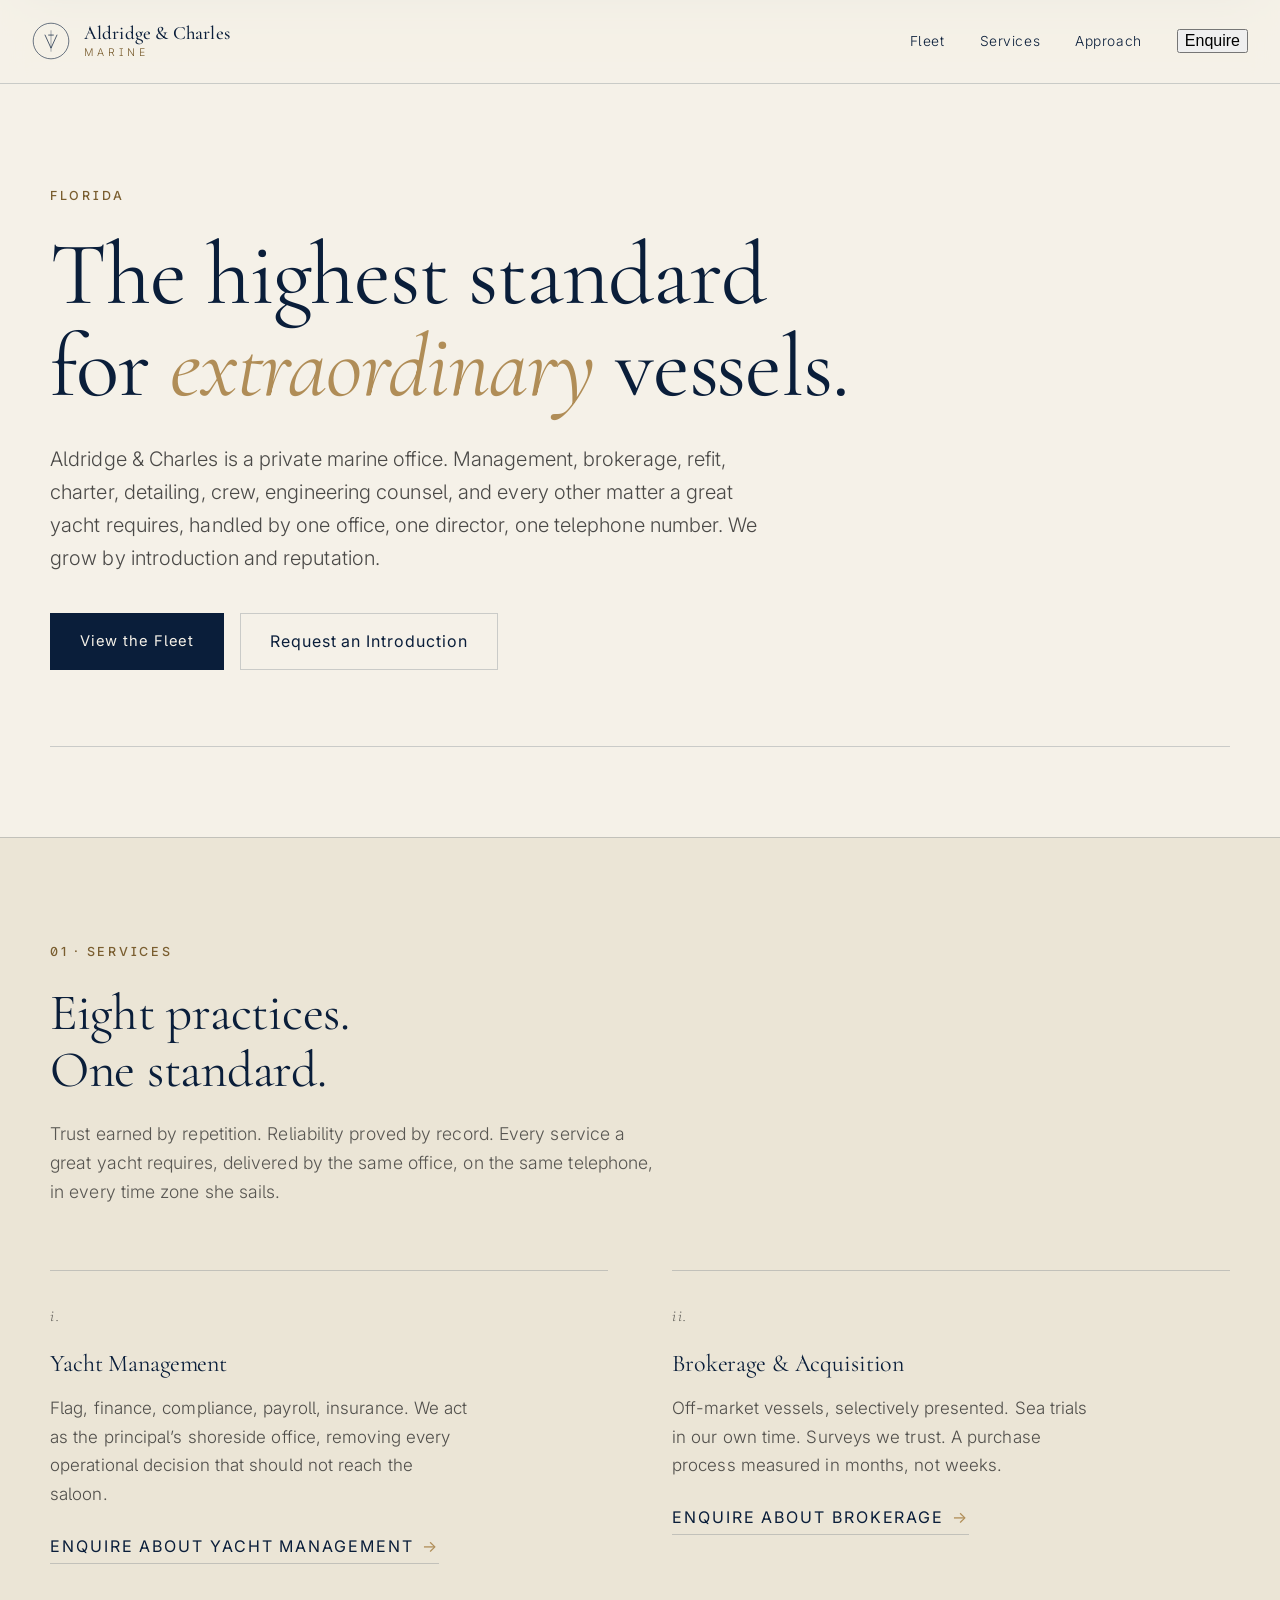
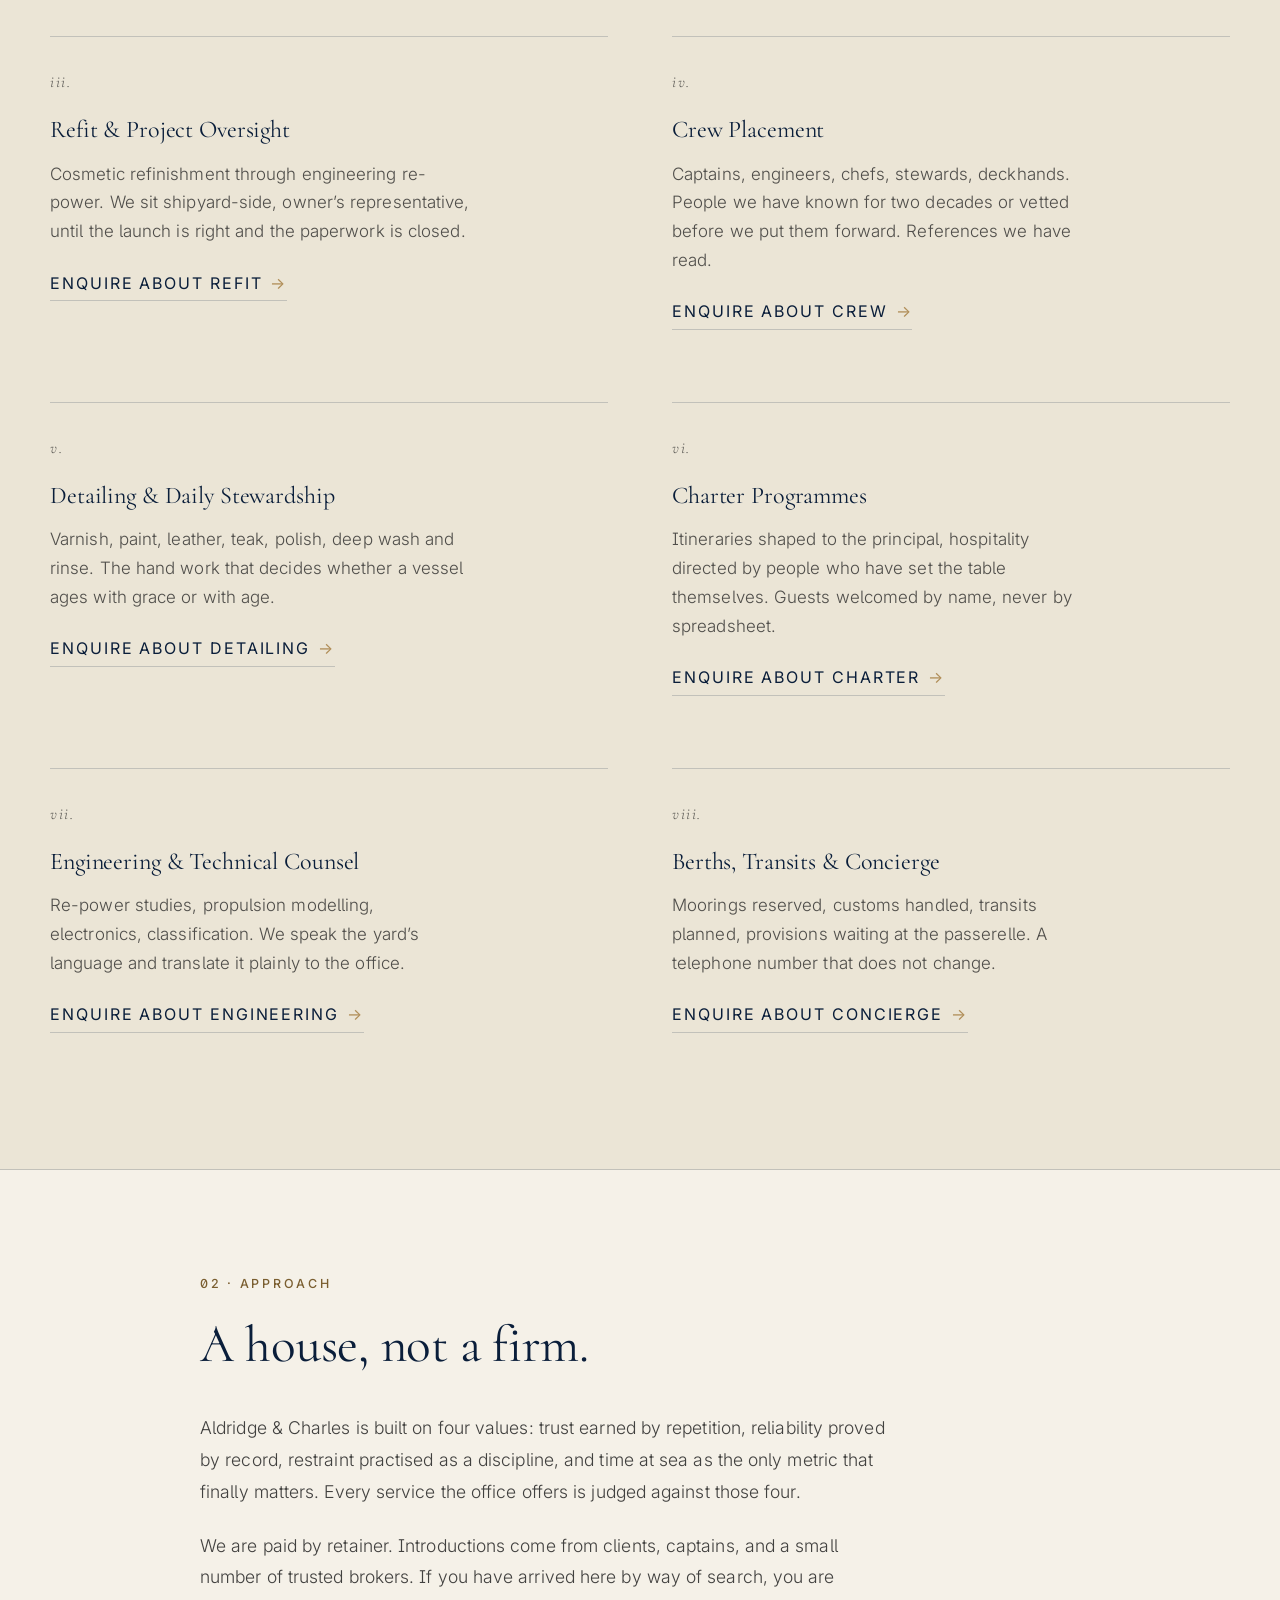
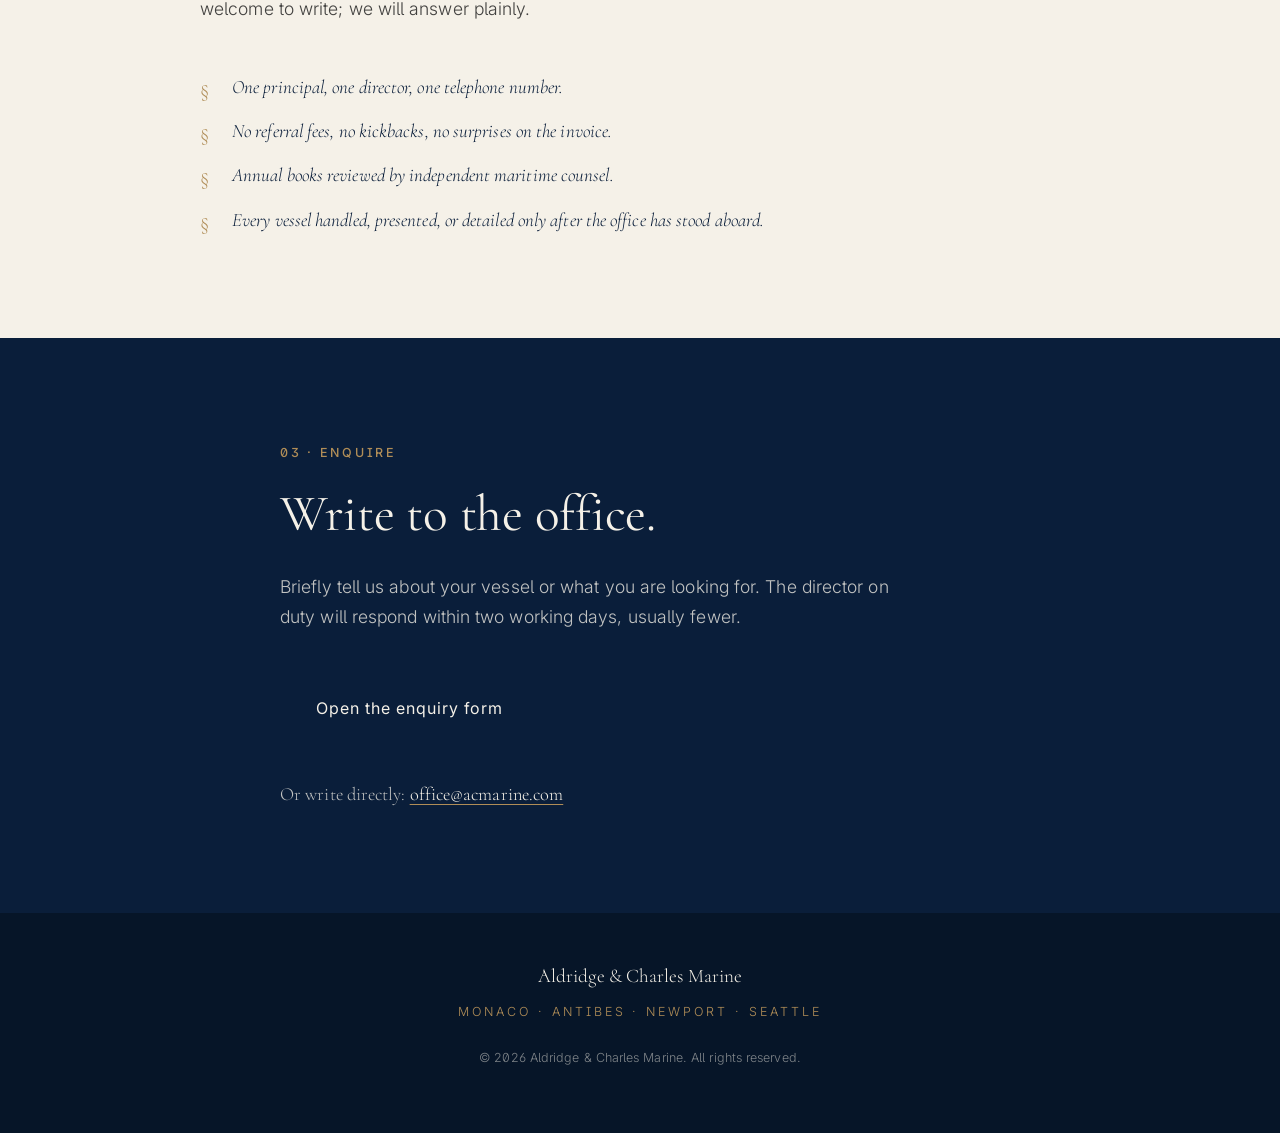
==== commit 983bbe9d: "Per-service enquire buttons, white visible modal/admin inputs, drop fleet preview from home, fleet g" ====
--- a/index.html
+++ b/index.html
@@ -177,7 +177,7 @@
   <div class="hero-inner">
     <p class="eyebrow reveal">Florida</p>
     <h1 id="hero-title" class="reveal">
-      The highest standard of quiet, complete care for <em>extraordinary</em> vessels.
+      The highest standard for <em>extraordinary</em> vessels.
     </h1>
     <p class="hero-sub reveal">
       Aldridge &amp; Charles is a private marine office. Management, brokerage, refit, charter, detailing, crew, engineering counsel, and every other matter a great yacht requires, handled by one office, one director, one telephone number. We grow by introduction and reputation.
@@ -192,7 +192,7 @@
 
 <section class="services" id="services" aria-labelledby="services-title">
   <div class="section-head">
-    <p class="eyebrow">01 &mdash; Services</p>
+    <p class="eyebrow">01 &middot; Services</p>
     <h2 id="services-title">Eight practices. One standard.</h2>
     <p class="section-lede">Trust earned by repetition. Reliability proved by record. Every service a great yacht requires, delivered by the same office, on the same telephone, in every time zone she sails.</p>
   </div>
@@ -201,61 +201,56 @@
       <p class="service-num">i.</p>
       <h3>Yacht Management</h3>
       <p>Flag, finance, compliance, payroll, insurance. We act as the principal&rsquo;s shoreside office, removing every operational decision that should not reach the saloon.</p>
+      <button type="button" class="service-enquire" data-open-enquire data-enquire-service="Yacht Management">Enquire about Yacht Management</button>
     </article>
     <article class="service reveal">
       <p class="service-num">ii.</p>
       <h3>Brokerage &amp; Acquisition</h3>
       <p>Off-market vessels, selectively presented. Sea trials in our own time. Surveys we trust. A purchase process measured in months, not weeks.</p>
+      <button type="button" class="service-enquire" data-open-enquire data-enquire-service="Brokerage &amp; Acquisition">Enquire about Brokerage</button>
     </article>
     <article class="service reveal">
       <p class="service-num">iii.</p>
       <h3>Refit &amp; Project Oversight</h3>
       <p>Cosmetic refinishment through engineering re-power. We sit shipyard-side, owner&rsquo;s representative, until the launch is right and the paperwork is closed.</p>
+      <button type="button" class="service-enquire" data-open-enquire data-enquire-service="Refit &amp; Project Oversight">Enquire about Refit</button>
     </article>
     <article class="service reveal">
       <p class="service-num">iv.</p>
       <h3>Crew Placement</h3>
       <p>Captains, engineers, chefs, stewards, deckhands. People we have known for two decades or vetted before we put them forward. References we have read.</p>
+      <button type="button" class="service-enquire" data-open-enquire data-enquire-service="Crew Placement">Enquire about Crew</button>
     </article>
     <article class="service reveal">
       <p class="service-num">v.</p>
       <h3>Detailing &amp; Daily Stewardship</h3>
       <p>Varnish, paint, leather, teak, polish, deep wash and rinse. The hand work that decides whether a vessel ages with grace or with age.</p>
+      <button type="button" class="service-enquire" data-open-enquire data-enquire-service="Detailing &amp; Daily Stewardship">Enquire about Detailing</button>
     </article>
     <article class="service reveal">
       <p class="service-num">vi.</p>
       <h3>Charter Programmes</h3>
       <p>Itineraries shaped to the principal, hospitality directed by people who have set the table themselves. Guests welcomed by name, never by spreadsheet.</p>
+      <button type="button" class="service-enquire" data-open-enquire data-enquire-service="Charter Programmes">Enquire about Charter</button>
     </article>
     <article class="service reveal">
       <p class="service-num">vii.</p>
       <h3>Engineering &amp; Technical Counsel</h3>
       <p>Re-power studies, propulsion modelling, electronics, classification. We speak the yard&rsquo;s language and translate it plainly to the office.</p>
+      <button type="button" class="service-enquire" data-open-enquire data-enquire-service="Engineering &amp; Technical Counsel">Enquire about Engineering</button>
     </article>
     <article class="service reveal">
       <p class="service-num">viii.</p>
       <h3>Berths, Transits &amp; Concierge</h3>
       <p>Moorings reserved, customs handled, transits planned, provisions waiting at the passerelle. A telephone number that does not change.</p>
-    </article>
-  </div>
-</section>
-
-<section class="fleet-preview" id="fleet" aria-labelledby="fleet-title">
-  <div class="section-head">
-    <p class="eyebrow">02 &mdash; The Fleet</p>
-    <h2 id="fleet-title">Vessels currently presented.</h2>
-  </div>
-  <div class="fleet-preview-grid" data-fleet-preview>
-    <p class="fleet-loading">Loading the current presentation.</p>
-  </div>
-  <div class="fleet-cta">
-    <a href="/fleet" class="btn-ghost">View the Full Fleet</a>
+      <button type="button" class="service-enquire" data-open-enquire data-enquire-service="Berths, Transits &amp; Concierge">Enquire about Concierge</button>
+    </article>
   </div>
 </section>
 
 <section class="approach" id="approach" aria-labelledby="approach-title">
   <div class="approach-inner">
-    <p class="eyebrow">03 &mdash; Approach</p>
+    <p class="eyebrow">02 &middot; Approach</p>
     <h2 id="approach-title">A house, not a firm.</h2>
     <div class="approach-body">
       <p>
@@ -276,7 +271,7 @@
 
 <section class="contact" id="contact" aria-labelledby="contact-title">
   <div class="contact-inner">
-    <p class="eyebrow">04 &mdash; Enquire</p>
+    <p class="eyebrow">03 &middot; Enquire</p>
     <h2 id="contact-title">Write to the office.</h2>
     <p class="contact-lede">
       Briefly tell us about your vessel or what you are looking for. The director on duty will respond within two working days, usually fewer.
--- a/styles.css
+++ b/styles.css
@@ -39,8 +39,12 @@
   text-wrap: balance;
 }
 
-h1 { font-size: clamp(2.2rem, 7.6vw, 5.2rem); line-height: 1.05; }
-h2 { font-size: clamp(1.85rem, 5vw, 3.2rem); line-height: 1.12; }
+h1 {
+  font-size: clamp(2.85rem, 11.4vw, 5.6rem);
+  line-height: 1.03;
+  letter-spacing: -0.012em;
+}
+h2 { font-size: clamp(1.9rem, 5vw, 3.2rem); line-height: 1.12; }
 h3 { font-size: clamp(1.18rem, 2.6vw, 1.5rem); line-height: 1.25; }
 h1 em { font-style: italic; color: var(--brass); }
 
@@ -203,17 +207,25 @@
   color: rgba(26,26,26,0.6);
 }
 .enquire-form input, .enquire-form textarea {
-  background: transparent;
-  border: none;
-  border-bottom: 1px solid var(--rule);
-  padding: 0.7rem 0;
+  background: #ffffff;
+  border: 1px solid #cdc4ad;
+  border-radius: 0;
+  padding: 0.85rem 1rem;
   font-family: var(--serif);
   color: var(--navy);
   outline: none;
   font-size: 16px;
   resize: vertical;
-}
-.enquire-form input:focus, .enquire-form textarea:focus { border-bottom-color: var(--brass); }
+  transition: border-color 0.2s, box-shadow 0.2s;
+  box-shadow: 0 1px 2px rgba(10,30,58,0.05);
+}
+.enquire-form input::placeholder, .enquire-form textarea::placeholder {
+  color: rgba(26,26,26,0.4);
+}
+.enquire-form input:focus, .enquire-form textarea:focus {
+  border-color: var(--brass-deep);
+  box-shadow: 0 0 0 2px rgba(176, 141, 87, 0.18);
+}
 .enquire-form button[type="submit"] { grid-column: 1 / -1; margin-top: 0.6rem; }
 .enquire-form .form-note {
   grid-column: 1 / -1;
@@ -257,7 +269,7 @@
 /* HERO */
 .hero {
   position: relative;
-  padding: clamp(3.5rem, 9vw, 8rem) clamp(1.25rem, 4vw, 2rem) clamp(3rem, 7vw, 6rem);
+  padding: clamp(3rem, 8vw, 8rem) clamp(1rem, 3.4vw, 2rem) clamp(2.6rem, 7vw, 6rem);
   overflow: hidden;
 }
 .hero-inner {
@@ -265,8 +277,12 @@
   margin: 0 auto;
 }
 .hero h1 {
-  max-width: 17ch;
-  margin: clamp(0.75rem, 2vw, 1rem) 0 clamp(1.1rem, 2.6vw, 1.8rem);
+  max-width: min(22ch, 100%);
+  margin: clamp(0.6rem, 2vw, 1rem) 0 clamp(1.1rem, 2.6vw, 1.8rem);
+  text-wrap: balance;
+}
+@media (max-width: 760px) {
+  .hero h1 { max-width: none; }
 }
 .hero-sub {
   max-width: 60ch;
@@ -355,7 +371,33 @@
   color: rgba(26, 26, 26, 0.74);
   line-height: 1.7;
   max-width: 42ch;
-}
+  margin-bottom: 1.2rem;
+}
+.service-enquire {
+  display: inline-flex;
+  align-items: center;
+  gap: 0.5rem;
+  background: transparent;
+  border: none;
+  border-bottom: 1px solid var(--rule);
+  padding: 0.45rem 0;
+  font-family: var(--sans);
+  font-size: 0.78rem;
+  letter-spacing: 0.12em;
+  text-transform: uppercase;
+  color: var(--navy);
+  cursor: pointer;
+  transition: color 0.2s, border-color 0.2s, transform 0.2s;
+  border-radius: 0;
+}
+.service-enquire::after {
+  content: "\2192";
+  transform: translateX(0);
+  transition: transform 0.25s;
+  color: var(--brass);
+}
+.service-enquire:hover { color: var(--brass-deep); border-bottom-color: var(--brass-deep); }
+.service-enquire:hover::after { transform: translateX(4px); }
 
 @media (max-width: 760px) {
   .service-grid { grid-template-columns: 1fr; gap: 0; }
@@ -654,9 +696,20 @@
 .fleet-grid {
   max-width: var(--container);
   margin: 0 auto;
-  display: grid;
-  grid-template-columns: repeat(auto-fit, minmax(280px, 1fr));
+  display: flex;
+  flex-wrap: wrap;
+  justify-content: center;
   gap: clamp(1.5rem, 3vw, 2.5rem);
+}
+.fleet-grid > .yacht-card {
+  flex: 1 1 300px;
+  max-width: 420px;
+  min-width: 0;
+}
+.fleet-grid > .fleet-empty,
+.fleet-grid > .fleet-loading { flex: 1 1 100%; }
+@media (max-width: 760px) {
+  .fleet-grid > .yacht-card { flex: 1 1 100%; max-width: 100%; }
 }
 
 /* ============================================================
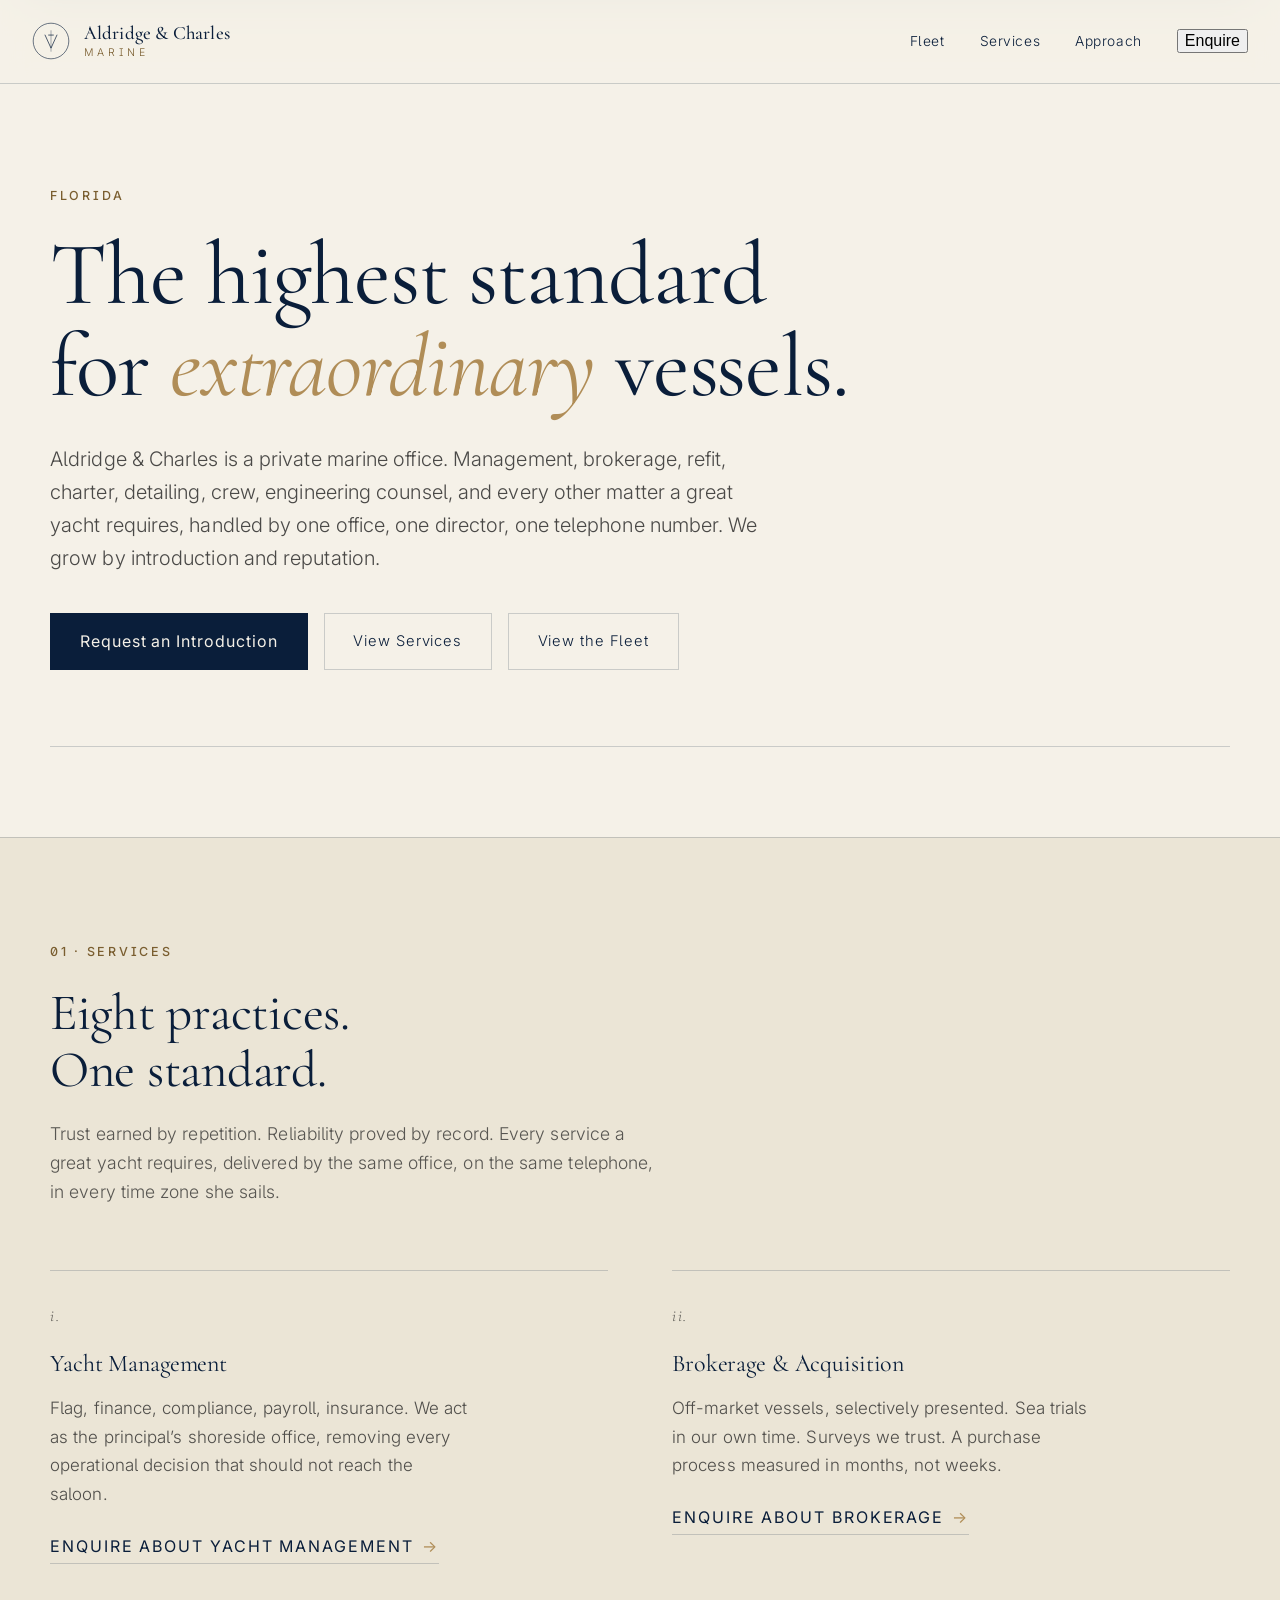
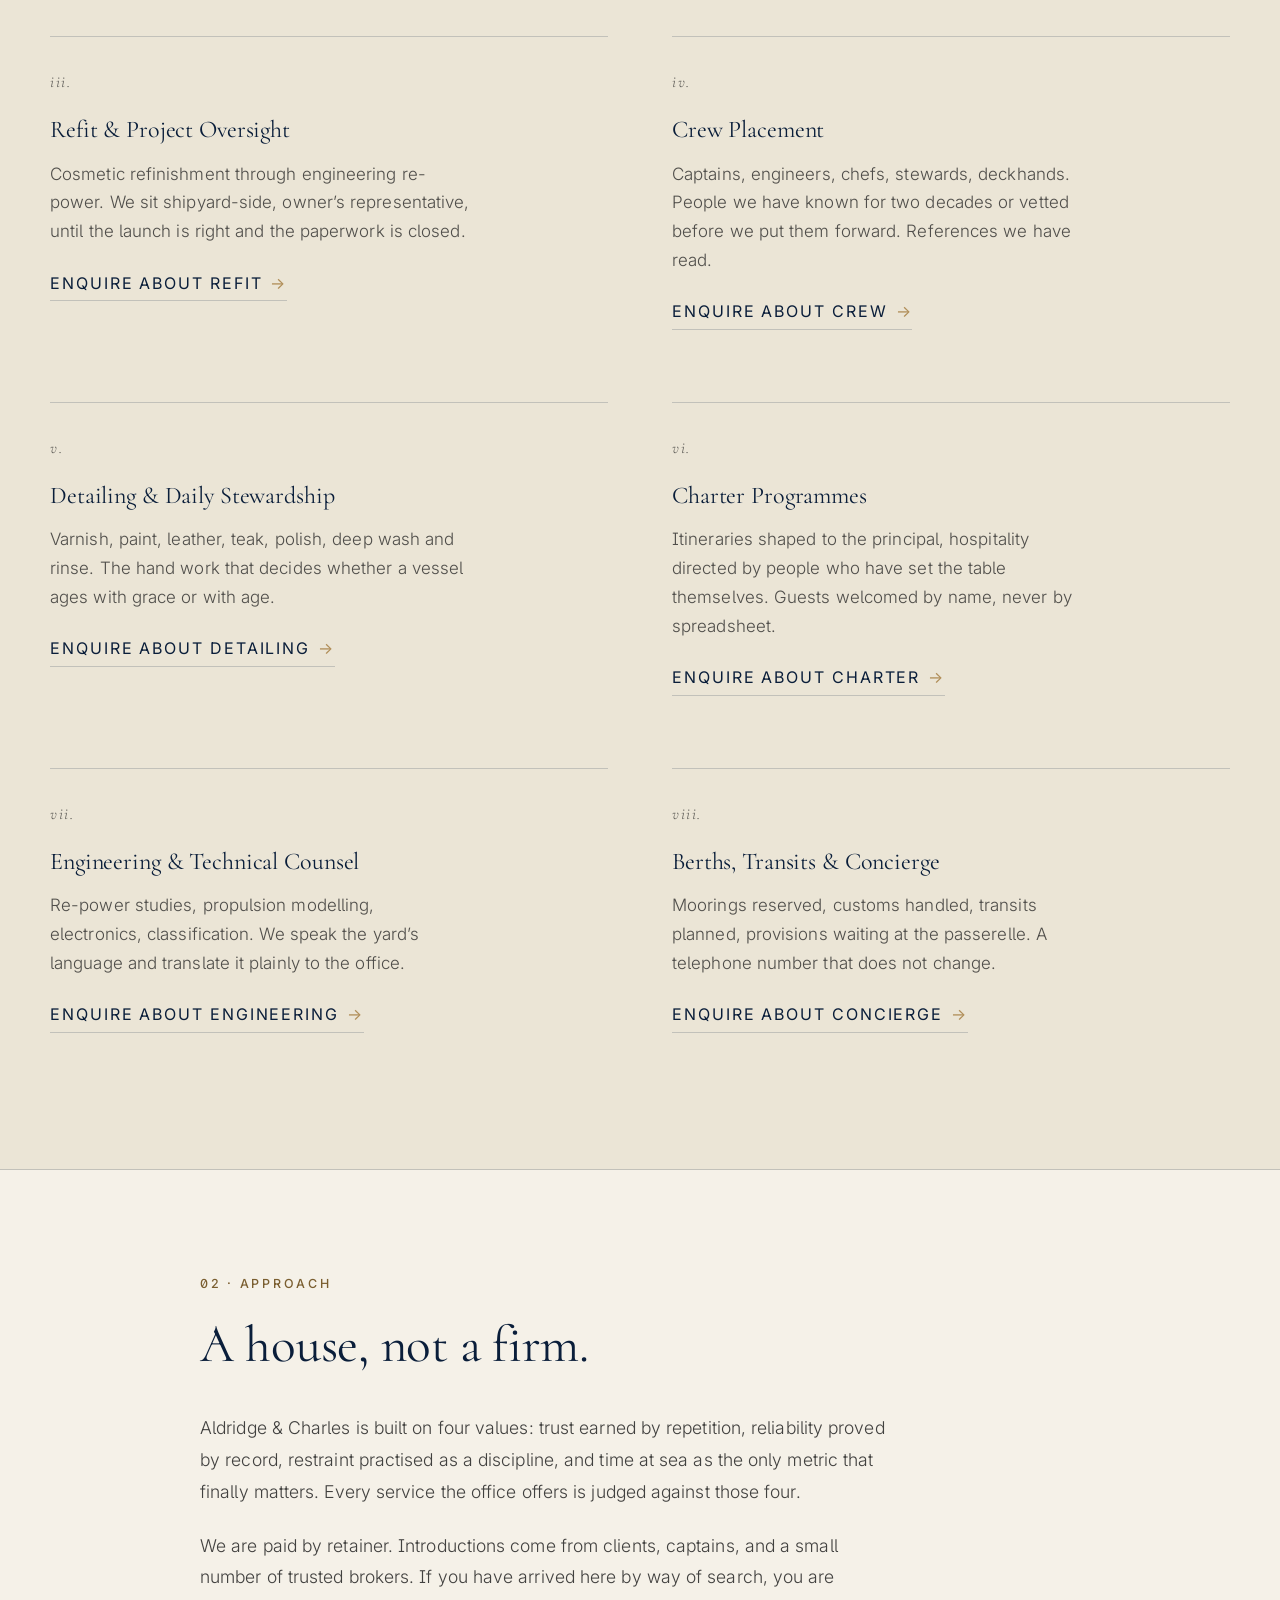
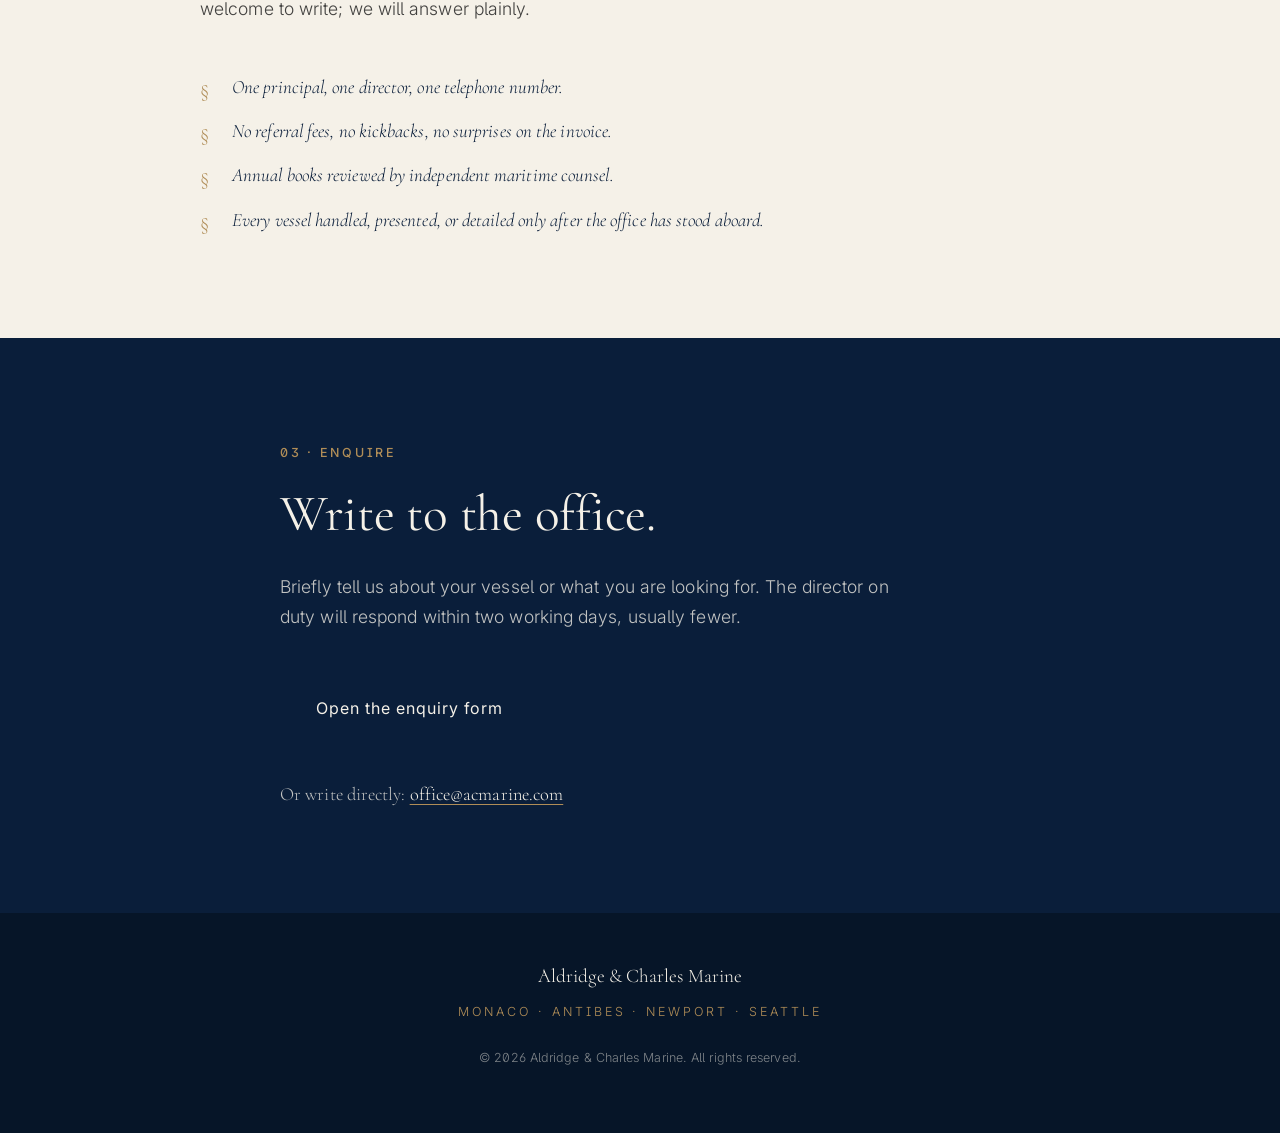
==== commit a02a73e9: "Hero CTAs: Request an Introduction primary, View Services + View Fleet ghosts" ====
--- a/index.html
+++ b/index.html
@@ -183,8 +183,9 @@
       Aldridge &amp; Charles is a private marine office. Management, brokerage, refit, charter, detailing, crew, engineering counsel, and every other matter a great yacht requires, handled by one office, one director, one telephone number. We grow by introduction and reputation.
     </p>
     <div class="hero-cta reveal">
-      <a href="/fleet" class="btn-primary">View the Fleet</a>
-      <button type="button" class="btn-ghost" data-open-enquire>Request an Introduction</button>
+      <button type="button" class="btn-primary" data-open-enquire>Request an Introduction</button>
+      <a href="#services" class="btn-ghost">View Services</a>
+      <a href="/fleet" class="btn-ghost">View the Fleet</a>
     </div>
   </div>
   <div class="hero-rule" aria-hidden="true"></div>
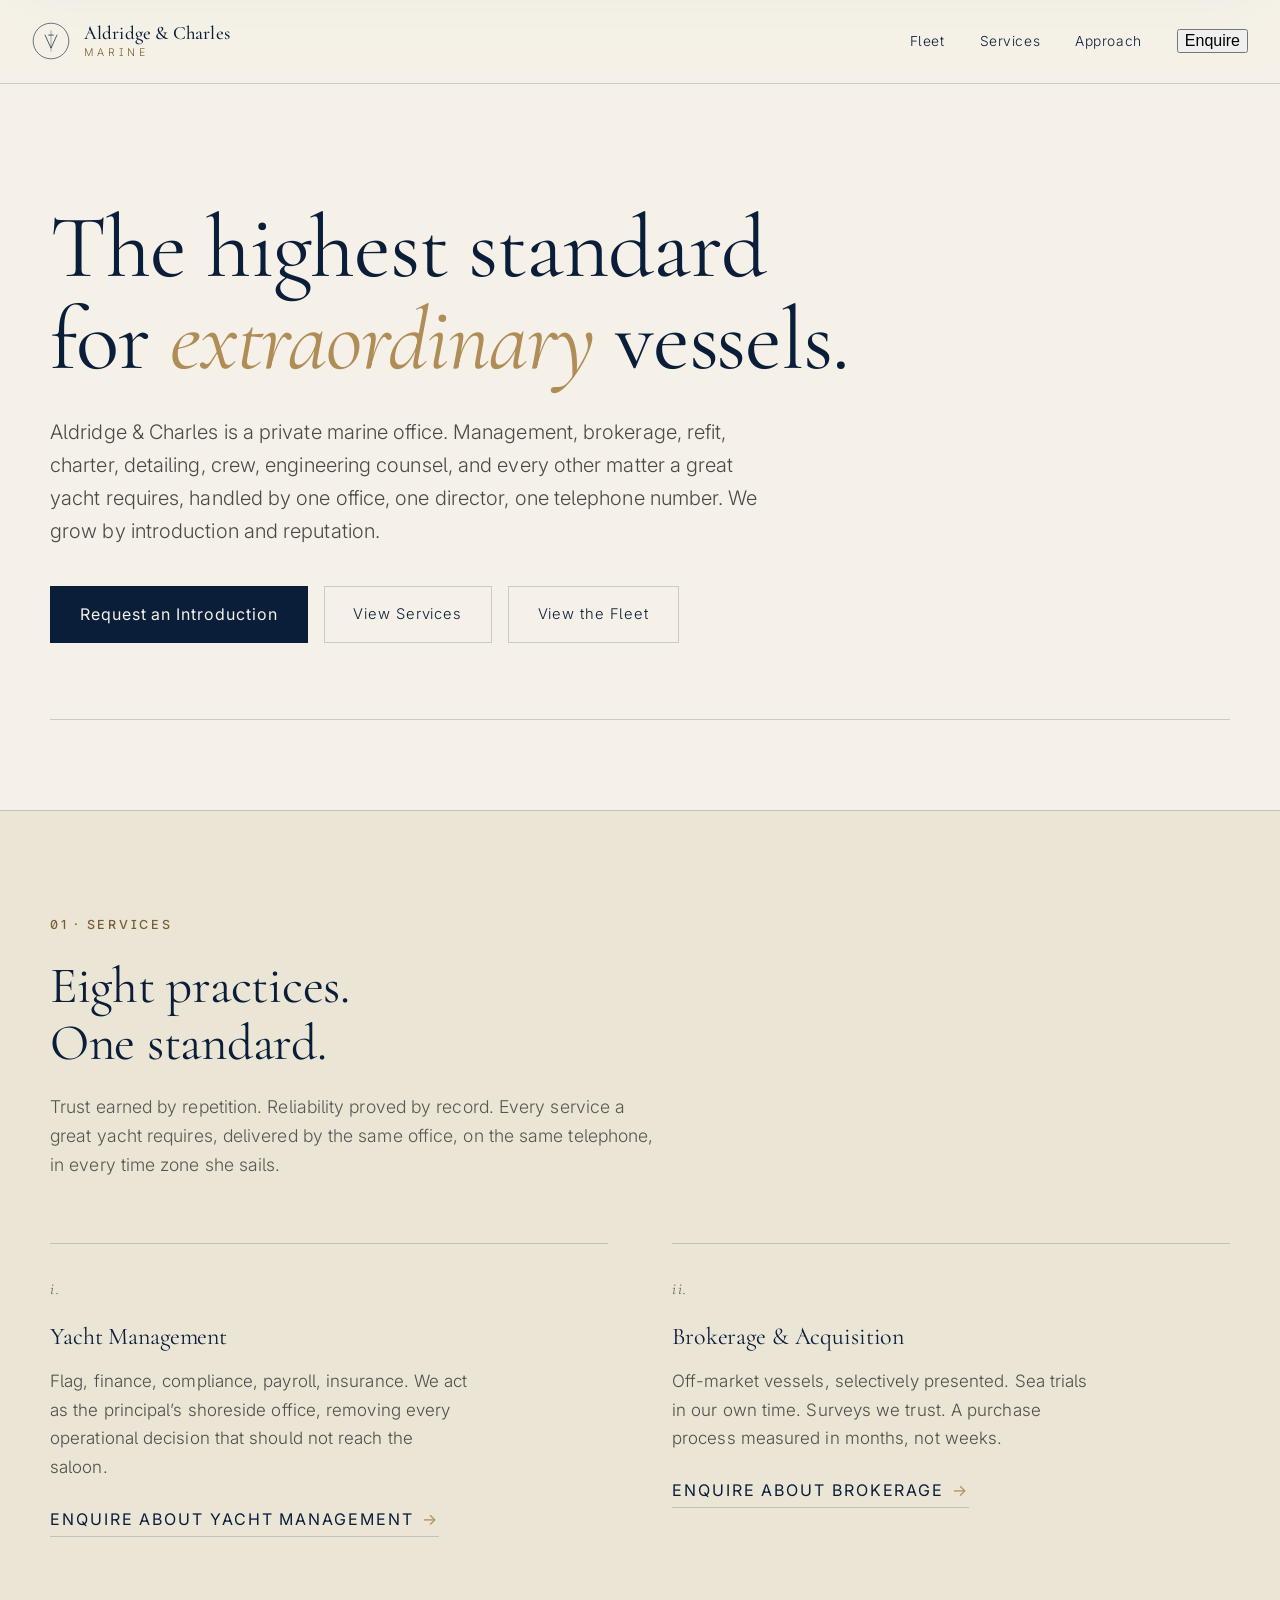
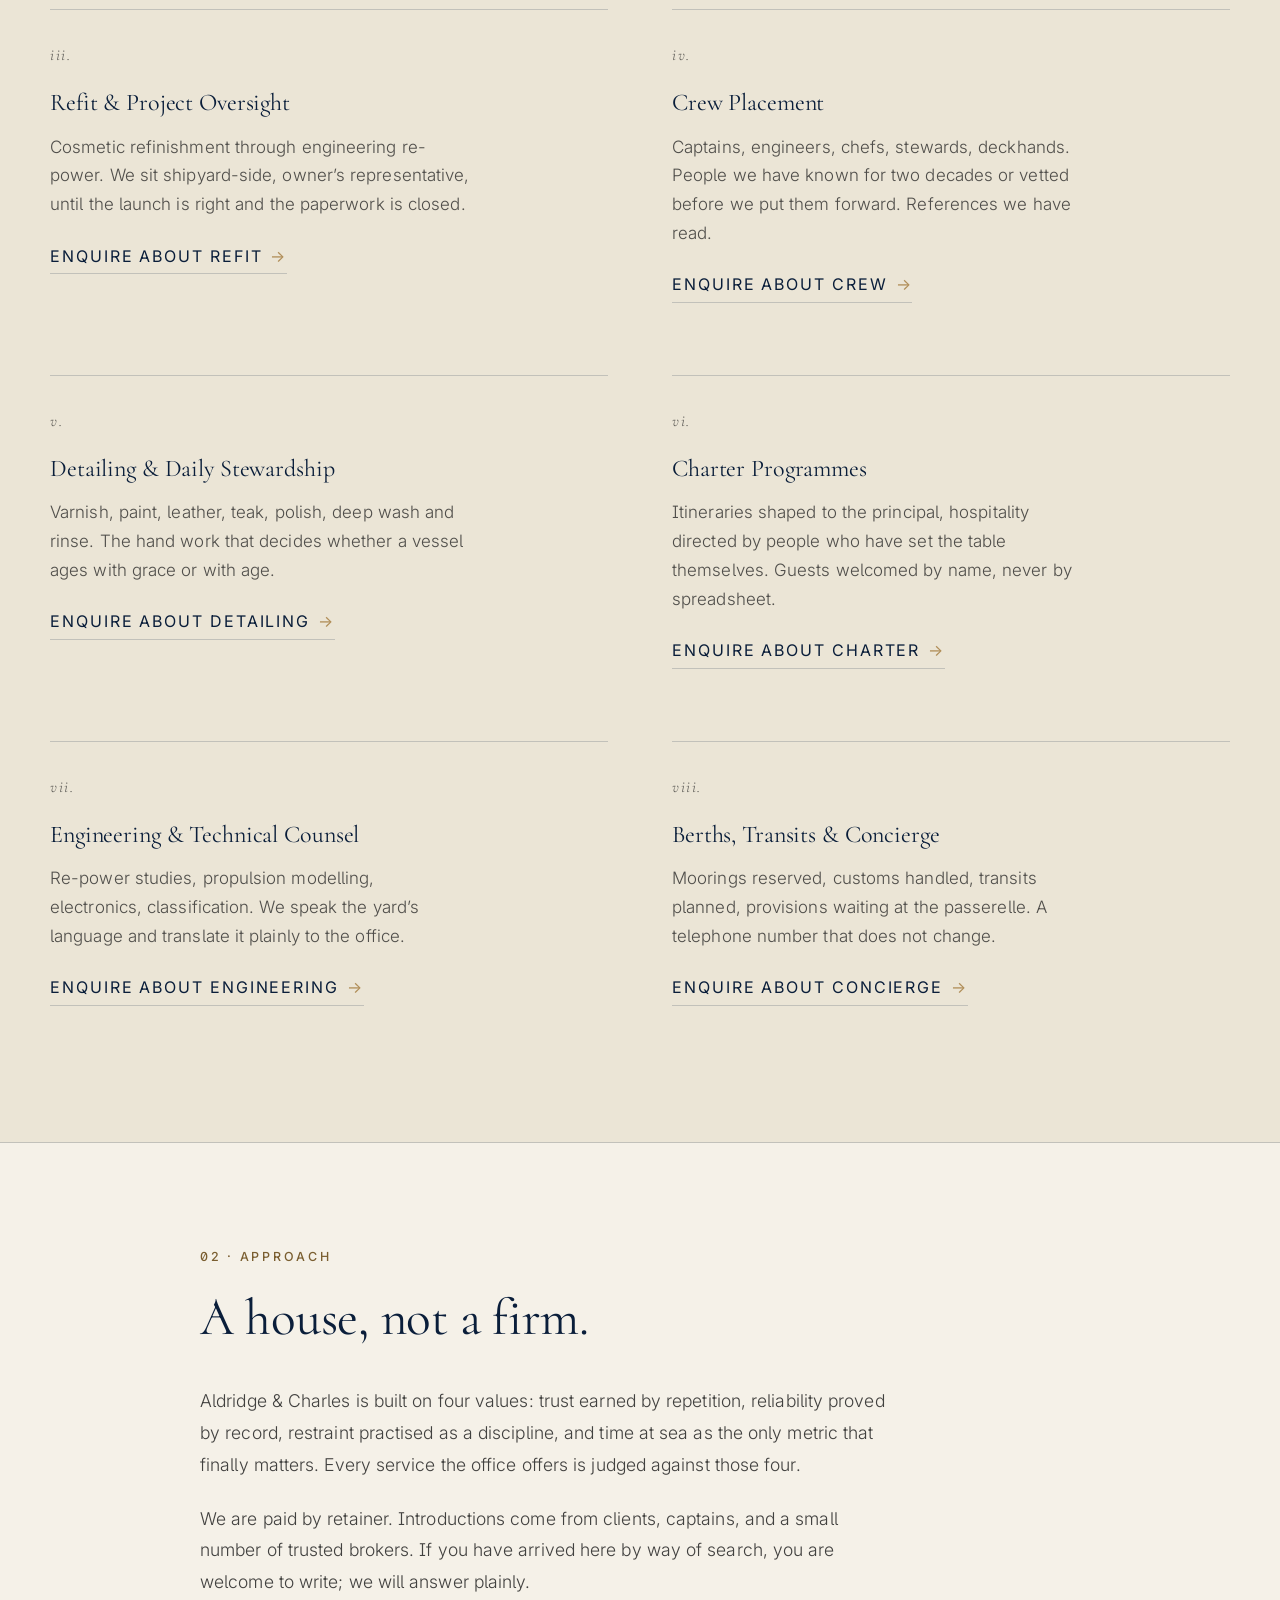
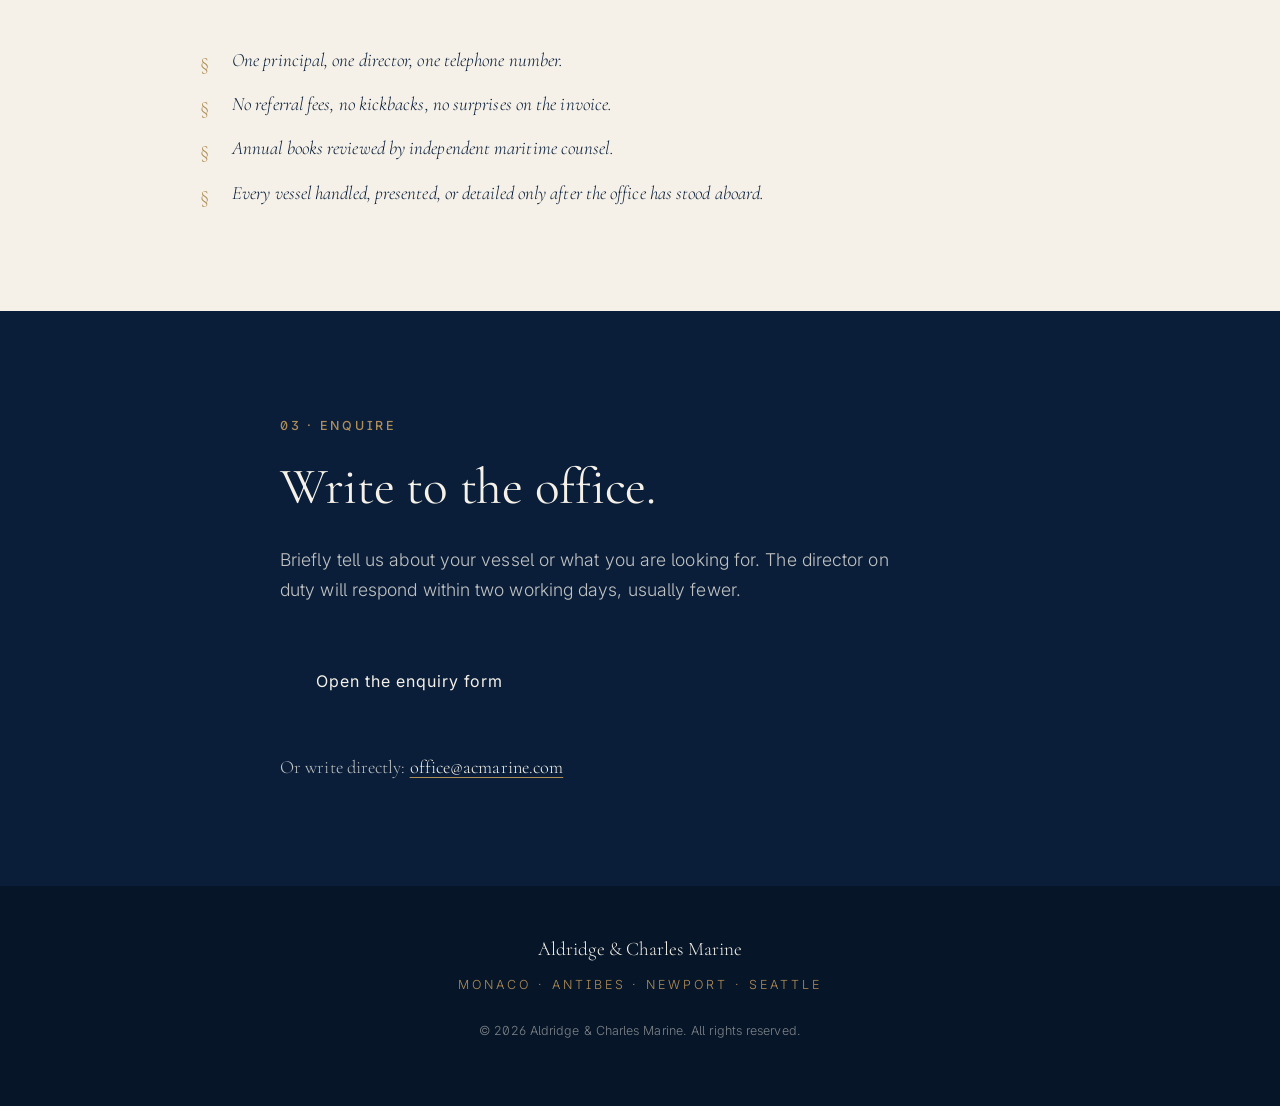
==== commit e90d3f77: "Remove Florida eyebrow from hero" ====
--- a/index.html
+++ b/index.html
@@ -175,7 +175,6 @@
 
 <section class="hero" aria-labelledby="hero-title">
   <div class="hero-inner">
-    <p class="eyebrow reveal">Florida</p>
     <h1 id="hero-title" class="reveal">
       The highest standard for <em>extraordinary</em> vessels.
     </h1>
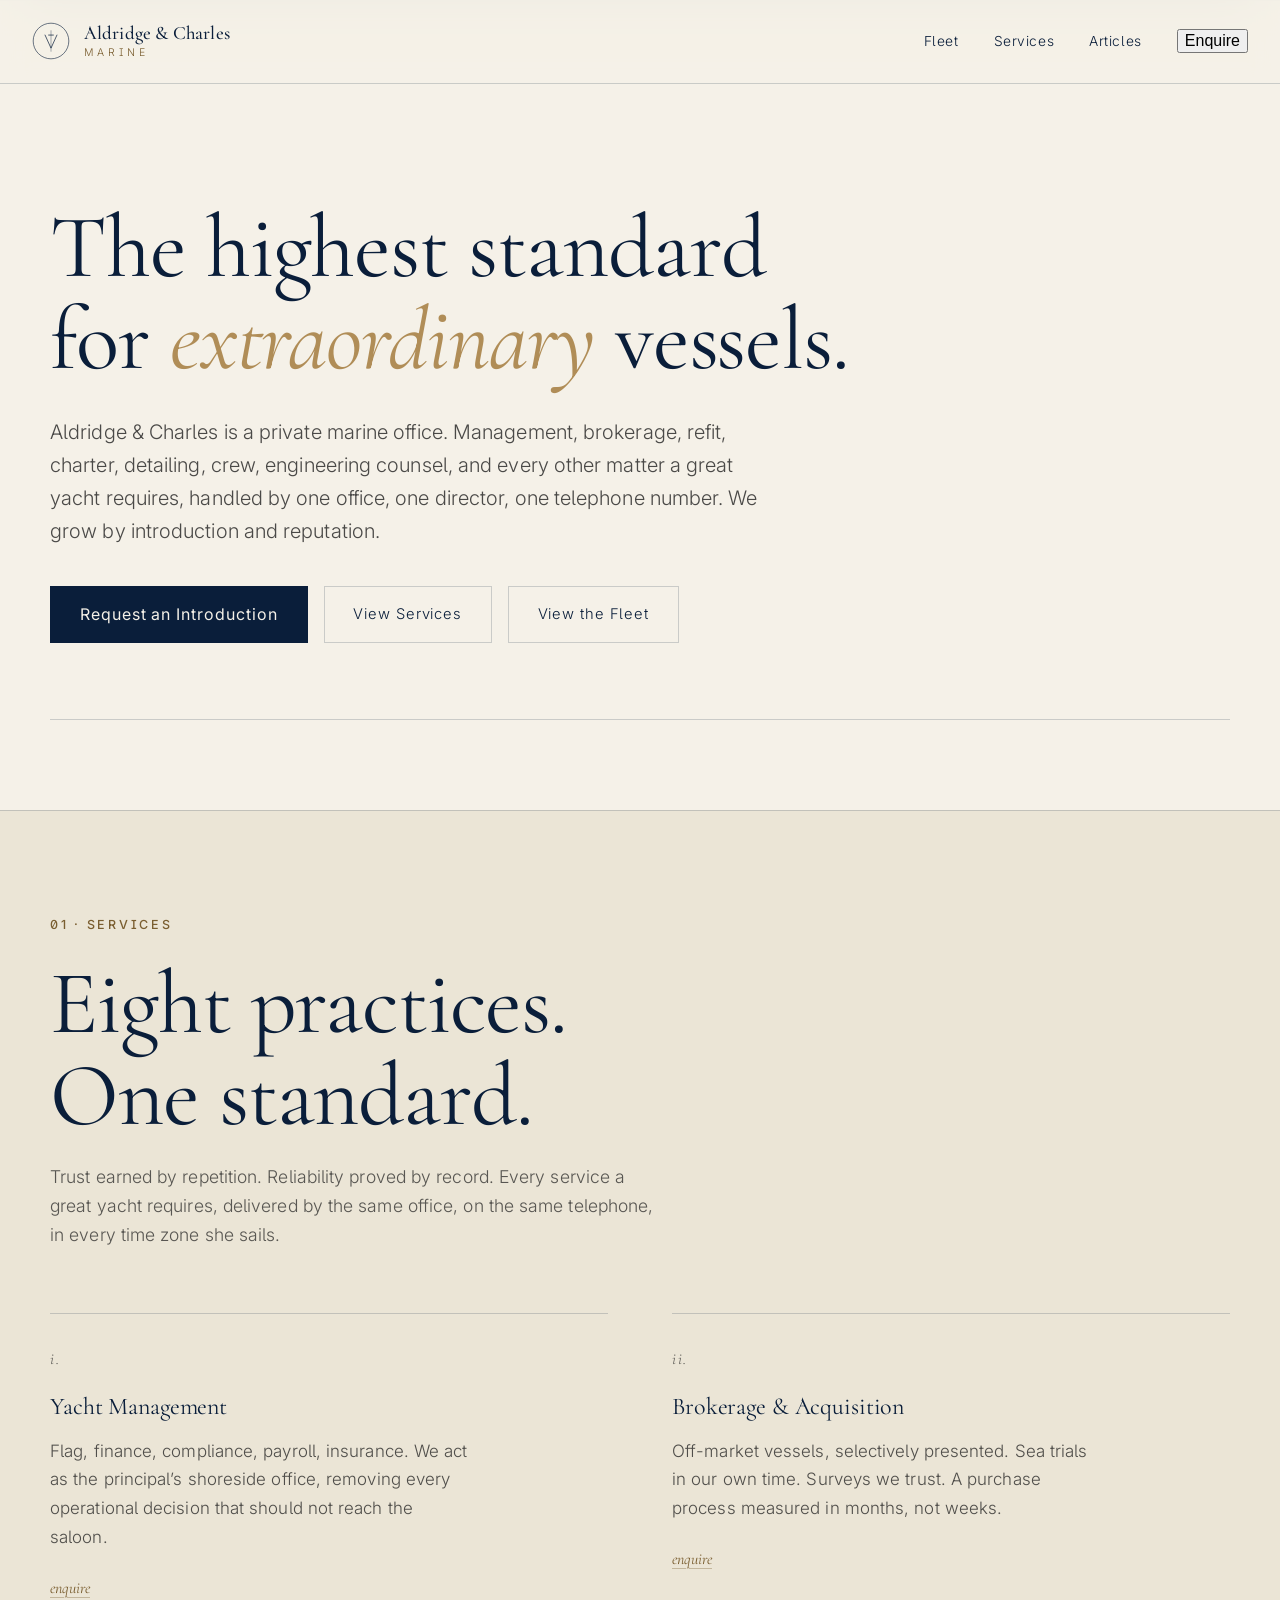
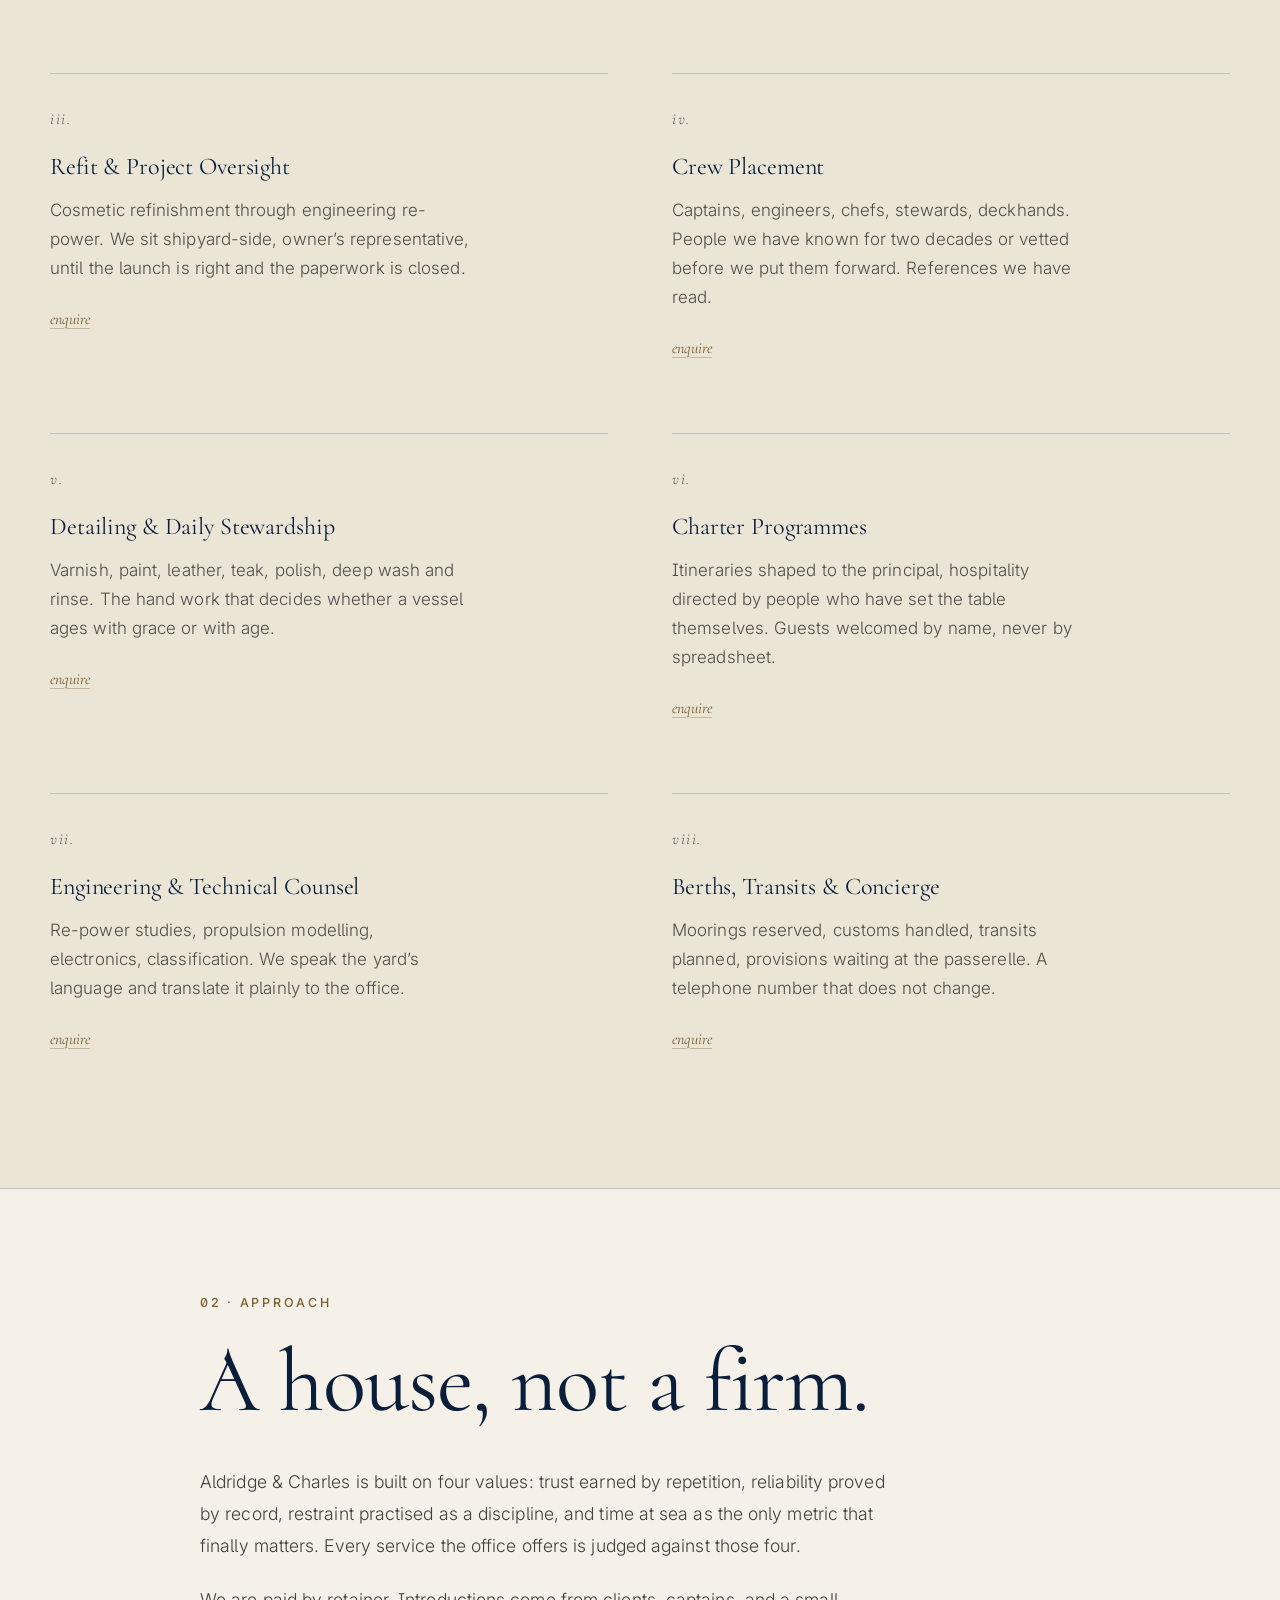
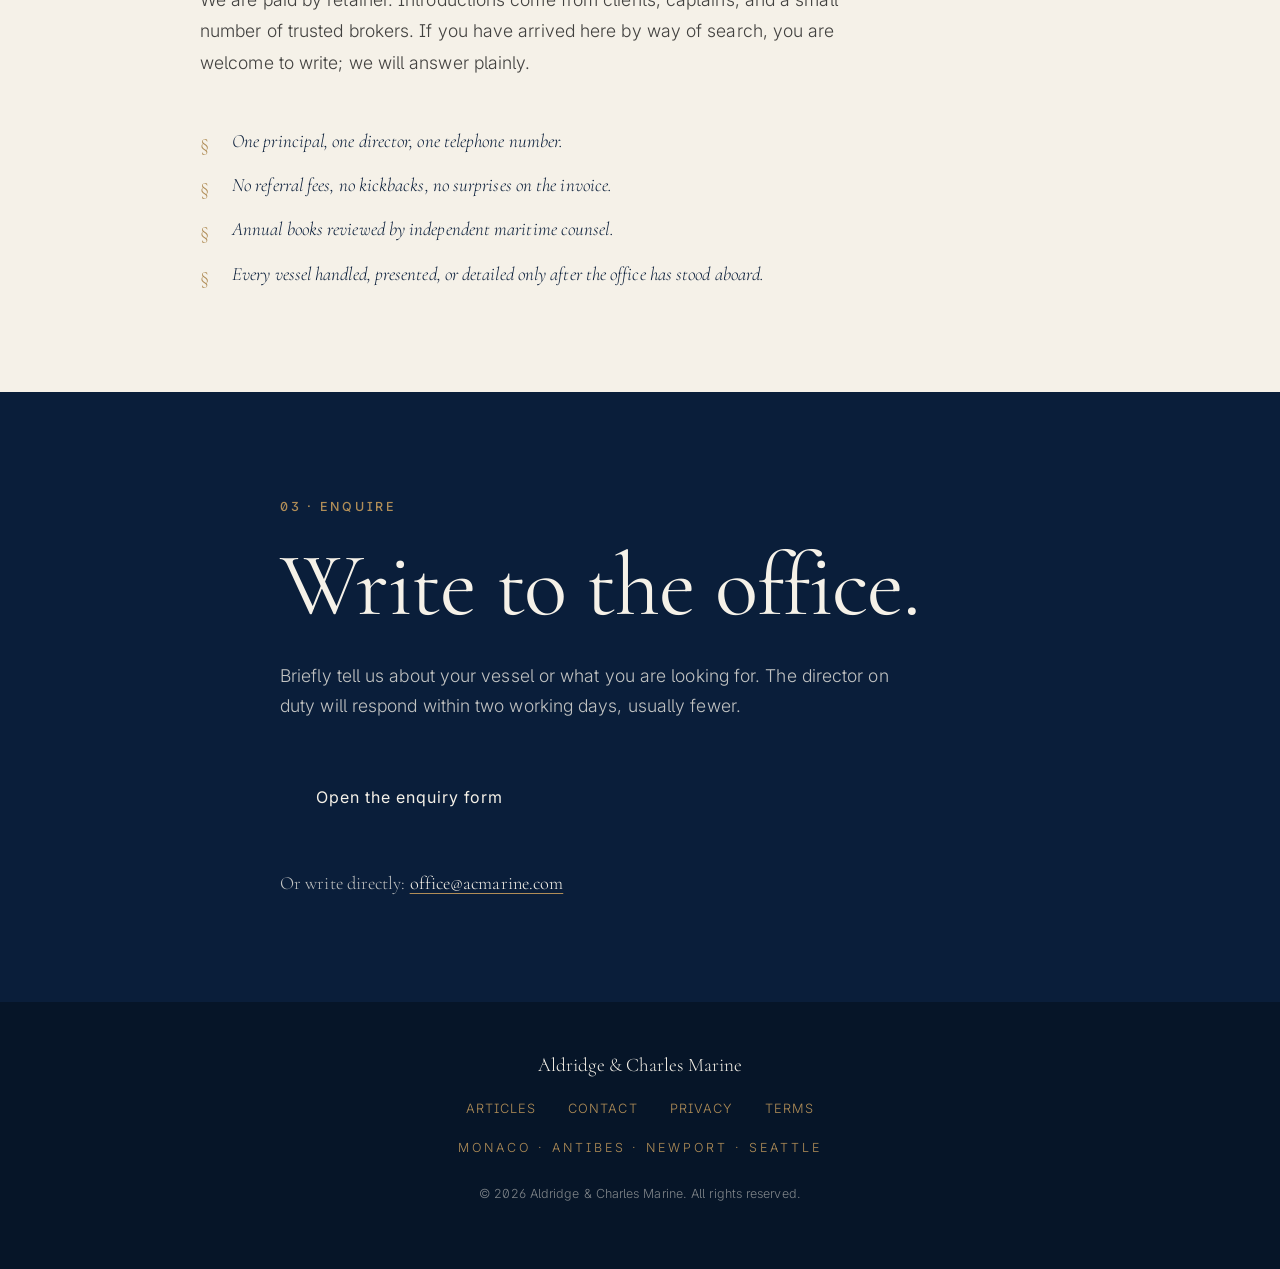
==== commit 90f8b340: "SEO landing pages per service+location, /articles list+detail, /privacy /terms /contact, brokerage f" ====
--- a/index.html
+++ b/index.html
@@ -153,7 +153,7 @@
   <nav class="site-nav" aria-label="Primary">
     <a href="/fleet" class="nav-link">Fleet</a>
     <a href="#services" class="nav-link">Services</a>
-    <a href="#approach" class="nav-link">Approach</a>
+    <a href="/articles" class="nav-link">Articles</a>
     <button type="button" class="nav-cta" data-open-enquire>Enquire</button>
     <button type="button" class="nav-burger" aria-label="Open menu" aria-expanded="false" aria-controls="mobile-drawer">
       <span></span><span></span><span></span>
@@ -167,6 +167,8 @@
     <a href="/fleet" class="drawer-link">Fleet</a>
     <a href="/#services" class="drawer-link">Services</a>
     <a href="/#approach" class="drawer-link">Approach</a>
+    <a href="/articles" class="drawer-link">Articles</a>
+    <a href="/contact" class="drawer-link">Contact</a>
     <button type="button" class="drawer-cta" data-open-enquire>Enquire</button>
   </nav>
 </div>
@@ -201,49 +203,49 @@
       <p class="service-num">i.</p>
       <h3>Yacht Management</h3>
       <p>Flag, finance, compliance, payroll, insurance. We act as the principal&rsquo;s shoreside office, removing every operational decision that should not reach the saloon.</p>
-      <button type="button" class="service-enquire" data-open-enquire data-enquire-service="Yacht Management">Enquire about Yacht Management</button>
+      <button type="button" class="service-enquire" data-open-enquire data-enquire-service="Yacht Management">enquire</button>
     </article>
     <article class="service reveal">
       <p class="service-num">ii.</p>
       <h3>Brokerage &amp; Acquisition</h3>
       <p>Off-market vessels, selectively presented. Sea trials in our own time. Surveys we trust. A purchase process measured in months, not weeks.</p>
-      <button type="button" class="service-enquire" data-open-enquire data-enquire-service="Brokerage &amp; Acquisition">Enquire about Brokerage</button>
+      <button type="button" class="service-enquire" data-open-enquire data-enquire-service="Brokerage &amp; Acquisition">enquire</button>
     </article>
     <article class="service reveal">
       <p class="service-num">iii.</p>
       <h3>Refit &amp; Project Oversight</h3>
       <p>Cosmetic refinishment through engineering re-power. We sit shipyard-side, owner&rsquo;s representative, until the launch is right and the paperwork is closed.</p>
-      <button type="button" class="service-enquire" data-open-enquire data-enquire-service="Refit &amp; Project Oversight">Enquire about Refit</button>
+      <button type="button" class="service-enquire" data-open-enquire data-enquire-service="Refit &amp; Project Oversight">enquire</button>
     </article>
     <article class="service reveal">
       <p class="service-num">iv.</p>
       <h3>Crew Placement</h3>
       <p>Captains, engineers, chefs, stewards, deckhands. People we have known for two decades or vetted before we put them forward. References we have read.</p>
-      <button type="button" class="service-enquire" data-open-enquire data-enquire-service="Crew Placement">Enquire about Crew</button>
+      <button type="button" class="service-enquire" data-open-enquire data-enquire-service="Crew Placement">enquire</button>
     </article>
     <article class="service reveal">
       <p class="service-num">v.</p>
       <h3>Detailing &amp; Daily Stewardship</h3>
       <p>Varnish, paint, leather, teak, polish, deep wash and rinse. The hand work that decides whether a vessel ages with grace or with age.</p>
-      <button type="button" class="service-enquire" data-open-enquire data-enquire-service="Detailing &amp; Daily Stewardship">Enquire about Detailing</button>
+      <button type="button" class="service-enquire" data-open-enquire data-enquire-service="Detailing &amp; Daily Stewardship">enquire</button>
     </article>
     <article class="service reveal">
       <p class="service-num">vi.</p>
       <h3>Charter Programmes</h3>
       <p>Itineraries shaped to the principal, hospitality directed by people who have set the table themselves. Guests welcomed by name, never by spreadsheet.</p>
-      <button type="button" class="service-enquire" data-open-enquire data-enquire-service="Charter Programmes">Enquire about Charter</button>
+      <button type="button" class="service-enquire" data-open-enquire data-enquire-service="Charter Programmes">enquire</button>
     </article>
     <article class="service reveal">
       <p class="service-num">vii.</p>
       <h3>Engineering &amp; Technical Counsel</h3>
       <p>Re-power studies, propulsion modelling, electronics, classification. We speak the yard&rsquo;s language and translate it plainly to the office.</p>
-      <button type="button" class="service-enquire" data-open-enquire data-enquire-service="Engineering &amp; Technical Counsel">Enquire about Engineering</button>
+      <button type="button" class="service-enquire" data-open-enquire data-enquire-service="Engineering &amp; Technical Counsel">enquire</button>
     </article>
     <article class="service reveal">
       <p class="service-num">viii.</p>
       <h3>Berths, Transits &amp; Concierge</h3>
       <p>Moorings reserved, customs handled, transits planned, provisions waiting at the passerelle. A telephone number that does not change.</p>
-      <button type="button" class="service-enquire" data-open-enquire data-enquire-service="Berths, Transits &amp; Concierge">Enquire about Concierge</button>
+      <button type="button" class="service-enquire" data-open-enquire data-enquire-service="Berths, Transits &amp; Concierge">enquire</button>
     </article>
   </div>
 </section>
@@ -321,6 +323,12 @@
 <footer class="site-footer">
   <div class="footer-inner">
     <p class="footer-mark">Aldridge &amp; Charles Marine</p>
+    <nav class="footer-nav" aria-label="Footer">
+      <a href="/articles">Articles</a>
+      <a href="/contact">Contact</a>
+      <a href="/privacy">Privacy</a>
+      <a href="/terms">Terms</a>
+    </nav>
     <p class="footer-meta">Monaco &middot; Antibes &middot; Newport &middot; Seattle</p>
     <p class="footer-fine">&copy; <span id="year"></span> Aldridge &amp; Charles Marine. All rights reserved.</p>
   </div>
--- a/styles.css
+++ b/styles.css
@@ -44,9 +44,13 @@
   line-height: 1.03;
   letter-spacing: -0.012em;
 }
-h2 { font-size: clamp(1.9rem, 5vw, 3.2rem); line-height: 1.12; }
+h2 {
+  font-size: clamp(2.85rem, 11.4vw, 5.6rem);
+  line-height: 1.03;
+  letter-spacing: -0.012em;
+}
 h3 { font-size: clamp(1.18rem, 2.6vw, 1.5rem); line-height: 1.25; }
-h1 em { font-style: italic; color: var(--brass); }
+h1 em, h2 em { font-style: italic; color: var(--brass); }
 
 p { margin: 0; }
 .eyebrow {
@@ -339,7 +343,10 @@
   max-width: var(--container);
   margin: 0 auto 4rem;
 }
-.section-head h2 { max-width: 22ch; }
+.section-head h2 { max-width: min(22ch, 100%); text-wrap: balance; }
+@media (max-width: 760px) {
+  .section-head h2 { max-width: none; }
+}
 
 /* SERVICES */
 .services {
@@ -374,30 +381,29 @@
   margin-bottom: 1.2rem;
 }
 .service-enquire {
-  display: inline-flex;
-  align-items: center;
-  gap: 0.5rem;
+  display: inline-block;
   background: transparent;
   border: none;
-  border-bottom: 1px solid var(--rule);
-  padding: 0.45rem 0;
-  font-family: var(--sans);
-  font-size: 0.78rem;
-  letter-spacing: 0.12em;
-  text-transform: uppercase;
-  color: var(--navy);
+  padding: 0;
+  margin-top: 0.4rem;
+  font-family: var(--serif);
+  font-style: italic;
+  font-weight: 400;
+  font-size: 1rem !important;
+  color: var(--brass-deep);
   cursor: pointer;
-  transition: color 0.2s, border-color 0.2s, transform 0.2s;
-  border-radius: 0;
-}
-.service-enquire::after {
-  content: "\2192";
-  transform: translateX(0);
-  transition: transform 0.25s;
-  color: var(--brass);
-}
-.service-enquire:hover { color: var(--brass-deep); border-bottom-color: var(--brass-deep); }
-.service-enquire:hover::after { transform: translateX(4px); }
+  text-decoration: underline;
+  text-decoration-thickness: 1px;
+  text-decoration-color: rgba(122,94,48,0.35);
+  text-underline-offset: 4px;
+  transition: color 0.2s, text-decoration-color 0.2s;
+  letter-spacing: 0;
+  text-transform: none;
+}
+.service-enquire:hover {
+  color: var(--navy);
+  text-decoration-color: var(--brass);
+}
 
 @media (max-width: 760px) {
   .service-grid { grid-template-columns: 1fr; gap: 0; }
@@ -670,7 +676,111 @@
   color: rgba(26,26,26,0.74);
   line-height: 1.65;
 }
+.fleet-hero-grand {
+  text-align: center;
+  background:
+    radial-gradient(120% 80% at 50% 0%, rgba(10,30,58,0.06), transparent 70%),
+    linear-gradient(to bottom, var(--ivory) 0%, var(--ivory-soft) 100%);
+  border-bottom: 1px solid var(--rule);
+  padding: clamp(4rem, 10vw, 8rem) clamp(1.25rem, 4vw, 2rem) clamp(2.5rem, 6vw, 4rem);
+}
+.fleet-hero-grand .fleet-hero-inner {
+  max-width: 880px;
+  display: flex;
+  flex-direction: column;
+  align-items: center;
+}
+.fleet-hero-grand .eyebrow { color: var(--brass-deep); }
+.fleet-hero-grand h1 {
+  max-width: 18ch;
+  margin: 1.2rem auto 1.6rem;
+  text-align: center;
+}
+.fleet-hero-grand .fleet-lede {
+  text-align: center;
+  max-width: 60ch;
+}
 .fleet-list-section { padding: 2rem clamp(1.25rem, 4vw, 2rem) 6rem; }
+.fleet-search {
+  max-width: var(--container);
+  margin: 0 auto 3rem;
+  background: var(--ivory);
+  border: 1px solid var(--rule);
+  padding: clamp(1rem, 2.4vw, 1.6rem);
+}
+.fs-row {
+  display: grid;
+  grid-template-columns: repeat(4, 1fr);
+  gap: 1rem 1.2rem;
+  margin-bottom: 1rem;
+}
+.fs-row:last-of-type { margin-bottom: 0.6rem; }
+.fs-field { display: flex; flex-direction: column; gap: 0.4rem; }
+.fs-field > span {
+  font-size: 0.7rem;
+  text-transform: uppercase;
+  letter-spacing: 0.16em;
+  color: rgba(26,26,26,0.6);
+}
+.fs-field input, .fs-field select {
+  width: 100%;
+  padding: 0.7rem 0.85rem;
+  border: 1px solid #cdc4ad;
+  background: #ffffff;
+  color: var(--navy);
+  font-family: var(--serif);
+  font-size: 16px !important;
+  border-radius: 0;
+  outline: none;
+  transition: border-color 0.2s, box-shadow 0.2s;
+}
+.fs-field input:focus, .fs-field select:focus {
+  border-color: var(--brass-deep);
+  box-shadow: 0 0 0 2px rgba(176,141,87,0.18);
+}
+.fs-range-row {
+  display: flex;
+  gap: 0.4rem;
+  align-items: stretch;
+}
+.fs-range-row input { flex: 1; min-width: 0; }
+.fs-toggle { display: inline-flex; border: 1px solid #cdc4ad; }
+.fs-toggle button {
+  background: #ffffff;
+  border: none;
+  padding: 0 0.7rem;
+  font-family: var(--sans);
+  font-size: 13px !important;
+  letter-spacing: 0.08em;
+  text-transform: uppercase;
+  cursor: pointer;
+  color: var(--navy);
+  transition: background 0.2s, color 0.2s;
+}
+.fs-toggle button.is-on { background: var(--navy); color: var(--ivory); }
+.fs-actions {
+  flex-direction: row;
+  align-items: flex-end;
+  gap: 0.6rem;
+}
+.fs-actions button {
+  height: 44px;
+  padding: 0 1.2rem !important;
+  font-size: 0.85rem !important;
+}
+.fs-statuses {
+  display: flex;
+  gap: 0.5rem;
+  flex-wrap: wrap;
+  padding-top: 1rem;
+  border-top: 1px solid var(--rule);
+}
+@media (max-width: 880px) {
+  .fs-row { grid-template-columns: repeat(2, 1fr); }
+}
+@media (max-width: 540px) {
+  .fs-row { grid-template-columns: 1fr; }
+}
 .fleet-filters {
   max-width: var(--container);
   margin: 0 auto 2.5rem;
@@ -771,7 +881,9 @@
   margin: 0 auto 4rem;
 }
 .yacht-description h2, .yacht-specs h2 {
-  font-size: clamp(1.6rem, 3.6vw, 2.2rem);
+  font-size: clamp(1.6rem, 3.6vw, 2.2rem) !important;
+  line-height: 1.15 !important;
+  letter-spacing: -0.005em !important;
   margin-bottom: 1.5rem;
 }
 .yacht-description p {
@@ -810,3 +922,267 @@
   .site-nav a[href="/#approach"] { display: none; }
 }
 
+/* ============================================================
+   FOOTER NAV
+   ============================================================ */
+.footer-nav {
+  display: flex;
+  justify-content: center;
+  gap: clamp(1rem, 3vw, 2rem);
+  flex-wrap: wrap;
+  margin: 0.4rem 0 0.6rem;
+}
+.footer-nav a {
+  color: var(--brass);
+  text-decoration: none;
+  font-family: var(--sans);
+  font-size: 0.8rem;
+  letter-spacing: 0.08em;
+  text-transform: uppercase;
+  transition: color 0.2s;
+}
+.footer-nav a:hover { color: var(--ivory); }
+
+/* ============================================================
+   SEO LANDING PAGES (services, locations, service+location)
+   ============================================================ */
+.seo-page {
+  max-width: var(--container);
+  margin: 0 auto;
+  padding: clamp(1.5rem, 4vw, 3rem) clamp(1.25rem, 4vw, 2rem) 0;
+}
+.seo-hero {
+  padding: clamp(2.5rem, 6vw, 5rem) 0 clamp(2rem, 4vw, 3rem);
+  max-width: 800px;
+}
+.seo-hero h1 { margin-bottom: clamp(1rem, 2vw, 1.6rem); }
+.seo-lede {
+  font-size: clamp(1.05rem, 2.2vw, 1.35rem);
+  color: rgba(26,26,26,0.78);
+  line-height: 1.6;
+  margin-bottom: 2rem;
+  max-width: 60ch;
+}
+.seo-body {
+  padding: clamp(2rem, 4vw, 3rem) 0;
+  border-top: 1px solid var(--rule);
+  max-width: 880px;
+}
+.seo-body h2 { margin-bottom: 1.4rem; }
+.seo-body-lede {
+  font-size: clamp(1.1rem, 2vw, 1.3rem);
+  color: var(--navy);
+  font-family: var(--serif);
+  font-style: italic;
+  margin-bottom: 1.6rem;
+  line-height: 1.5;
+  max-width: 56ch;
+}
+.seo-body p {
+  font-size: 1.05rem;
+  line-height: 1.75;
+  color: rgba(26,26,26,0.82);
+  margin-bottom: 1.3rem;
+  max-width: 62ch;
+}
+.seo-sub {
+  margin: 2rem 0 1rem;
+  font-size: clamp(1.18rem, 2.6vw, 1.5rem) !important;
+  color: var(--navy);
+}
+.seo-body .creed { margin-top: 2rem; }
+
+.seo-locations, .seo-related {
+  padding: clamp(3rem, 6vw, 5rem) 0;
+  border-top: 1px solid var(--rule);
+}
+.seo-location-grid, .seo-related-grid {
+  display: grid;
+  grid-template-columns: repeat(auto-fill, minmax(280px, 1fr));
+  gap: clamp(1rem, 2vw, 1.6rem);
+  margin-top: clamp(1.5rem, 3vw, 2.5rem);
+}
+.seo-loc-card, .seo-related-card {
+  display: block;
+  padding: 1.6rem 1.4rem;
+  background: var(--ivory);
+  border: 1px solid var(--rule);
+  text-decoration: none;
+  color: inherit;
+  transition: border-color 0.2s, transform 0.2s, box-shadow 0.3s;
+}
+.seo-loc-card:hover, .seo-related-card:hover {
+  border-color: var(--brass);
+  transform: translateY(-2px);
+  box-shadow: 0 14px 28px -22px rgba(10,30,58,0.4);
+}
+.seo-loc-card h3, .seo-related-card h3 {
+  font-family: var(--serif);
+  font-size: 1.3rem !important;
+  line-height: 1.2 !important;
+  margin: 0.5rem 0;
+  color: var(--navy);
+  letter-spacing: 0 !important;
+}
+.seo-loc-card .card-meta {
+  font-size: 0.7rem;
+  letter-spacing: 0.22em;
+  text-transform: uppercase;
+  color: var(--brass-deep);
+  margin-bottom: 0.4rem;
+}
+.seo-loc-card .card-spec {
+  font-size: 0.86rem;
+  color: rgba(26,26,26,0.6);
+}
+.seo-related-card p {
+  font-family: var(--serif);
+  font-style: italic;
+  font-size: 1rem;
+  color: rgba(26,26,26,0.7);
+}
+
+.seo-faq {
+  padding: clamp(3rem, 6vw, 5rem) 0;
+  border-top: 1px solid var(--rule);
+}
+.seo-faq h2 { margin-bottom: 1.6rem; }
+.faq-item {
+  border-bottom: 1px solid var(--rule);
+  padding: 1rem 0;
+  max-width: 820px;
+}
+.faq-item summary {
+  font-family: var(--serif);
+  font-size: clamp(1.1rem, 2.4vw, 1.4rem);
+  color: var(--navy);
+  cursor: pointer;
+  list-style: none;
+  position: relative;
+  padding-right: 2rem;
+}
+.faq-item summary::-webkit-details-marker { display: none; }
+.faq-item summary::after {
+  content: "+";
+  position: absolute;
+  right: 0;
+  top: 0;
+  color: var(--brass);
+  font-size: 1.4rem;
+  transition: transform 0.2s;
+}
+.faq-item[open] summary::after { content: "−"; }
+.faq-item p {
+  margin-top: 0.9rem;
+  font-size: 1.02rem;
+  line-height: 1.7;
+  color: rgba(26,26,26,0.78);
+  max-width: 62ch;
+}
+
+/* ============================================================
+   ARTICLE PAGE
+   ============================================================ */
+.article-page {
+  padding: clamp(2rem, 4vw, 3rem) clamp(1.25rem, 4vw, 2rem);
+}
+.article-page article {
+  max-width: 760px;
+  margin: 0 auto;
+}
+.article-header { margin-bottom: 2.5rem; }
+.article-header h1 {
+  font-size: clamp(2.2rem, 6vw, 3.6rem) !important;
+  line-height: 1.1 !important;
+  margin: 1rem 0 1.4rem;
+}
+.article-lede {
+  font-family: var(--serif);
+  font-style: italic;
+  font-size: clamp(1.15rem, 2.4vw, 1.4rem);
+  color: rgba(26,26,26,0.8);
+  line-height: 1.55;
+  max-width: 56ch;
+}
+.article-hero {
+  margin: 0 0 2.5rem;
+  max-width: 1100px;
+}
+.article-hero img {
+  width: 100%;
+  height: auto;
+  aspect-ratio: 3/2;
+  object-fit: cover;
+}
+.article-content {
+  font-size: 1.08rem;
+  line-height: 1.78;
+  color: rgba(26,26,26,0.86);
+}
+.article-content h2 {
+  font-size: clamp(1.5rem, 3.4vw, 2rem) !important;
+  line-height: 1.2 !important;
+  margin: 2.4rem 0 1rem;
+}
+.article-content h3 {
+  font-size: clamp(1.2rem, 2.6vw, 1.5rem) !important;
+  margin: 1.8rem 0 0.8rem;
+  color: var(--brass-deep);
+}
+.article-content p { margin-bottom: 1.2rem; }
+.article-content a {
+  color: var(--brass-deep);
+  text-decoration: underline;
+  text-underline-offset: 3px;
+  text-decoration-color: rgba(122,94,48,0.4);
+}
+.article-content blockquote {
+  border-left: 2px solid var(--brass);
+  padding: 0.4rem 0 0.4rem 1.4rem;
+  margin: 1.6rem 0;
+  font-family: var(--serif);
+  font-style: italic;
+  color: var(--navy);
+}
+.article-content ul, .article-content ol { margin: 1rem 0 1.4rem 1.4rem; padding: 0; }
+.article-content li { margin-bottom: 0.5rem; }
+
+/* ============================================================
+   LEGAL PAGES
+   ============================================================ */
+.legal-page {
+  max-width: 760px;
+  margin: 0 auto;
+  padding: clamp(2rem, 5vw, 4rem) clamp(1.25rem, 4vw, 2rem) 4rem;
+}
+.legal-page h1 {
+  font-size: clamp(2.4rem, 6vw, 4rem) !important;
+  line-height: 1.05 !important;
+  margin: 0.6rem 0 0.4rem;
+}
+.legal-page .updated {
+  font-size: 0.82rem;
+  color: rgba(26,26,26,0.5);
+  text-transform: uppercase;
+  letter-spacing: 0.14em;
+  margin-bottom: 2.4rem;
+}
+.legal-page h2 {
+  font-size: clamp(1.4rem, 3vw, 1.8rem) !important;
+  line-height: 1.2 !important;
+  letter-spacing: 0 !important;
+  margin: 2rem 0 0.8rem;
+  color: var(--navy);
+}
+.legal-page p {
+  font-size: 1.04rem;
+  line-height: 1.75;
+  color: rgba(26,26,26,0.84);
+  margin-bottom: 1.2rem;
+}
+.legal-page a {
+  color: var(--brass-deep);
+  text-decoration: underline;
+  text-underline-offset: 3px;
+}
+
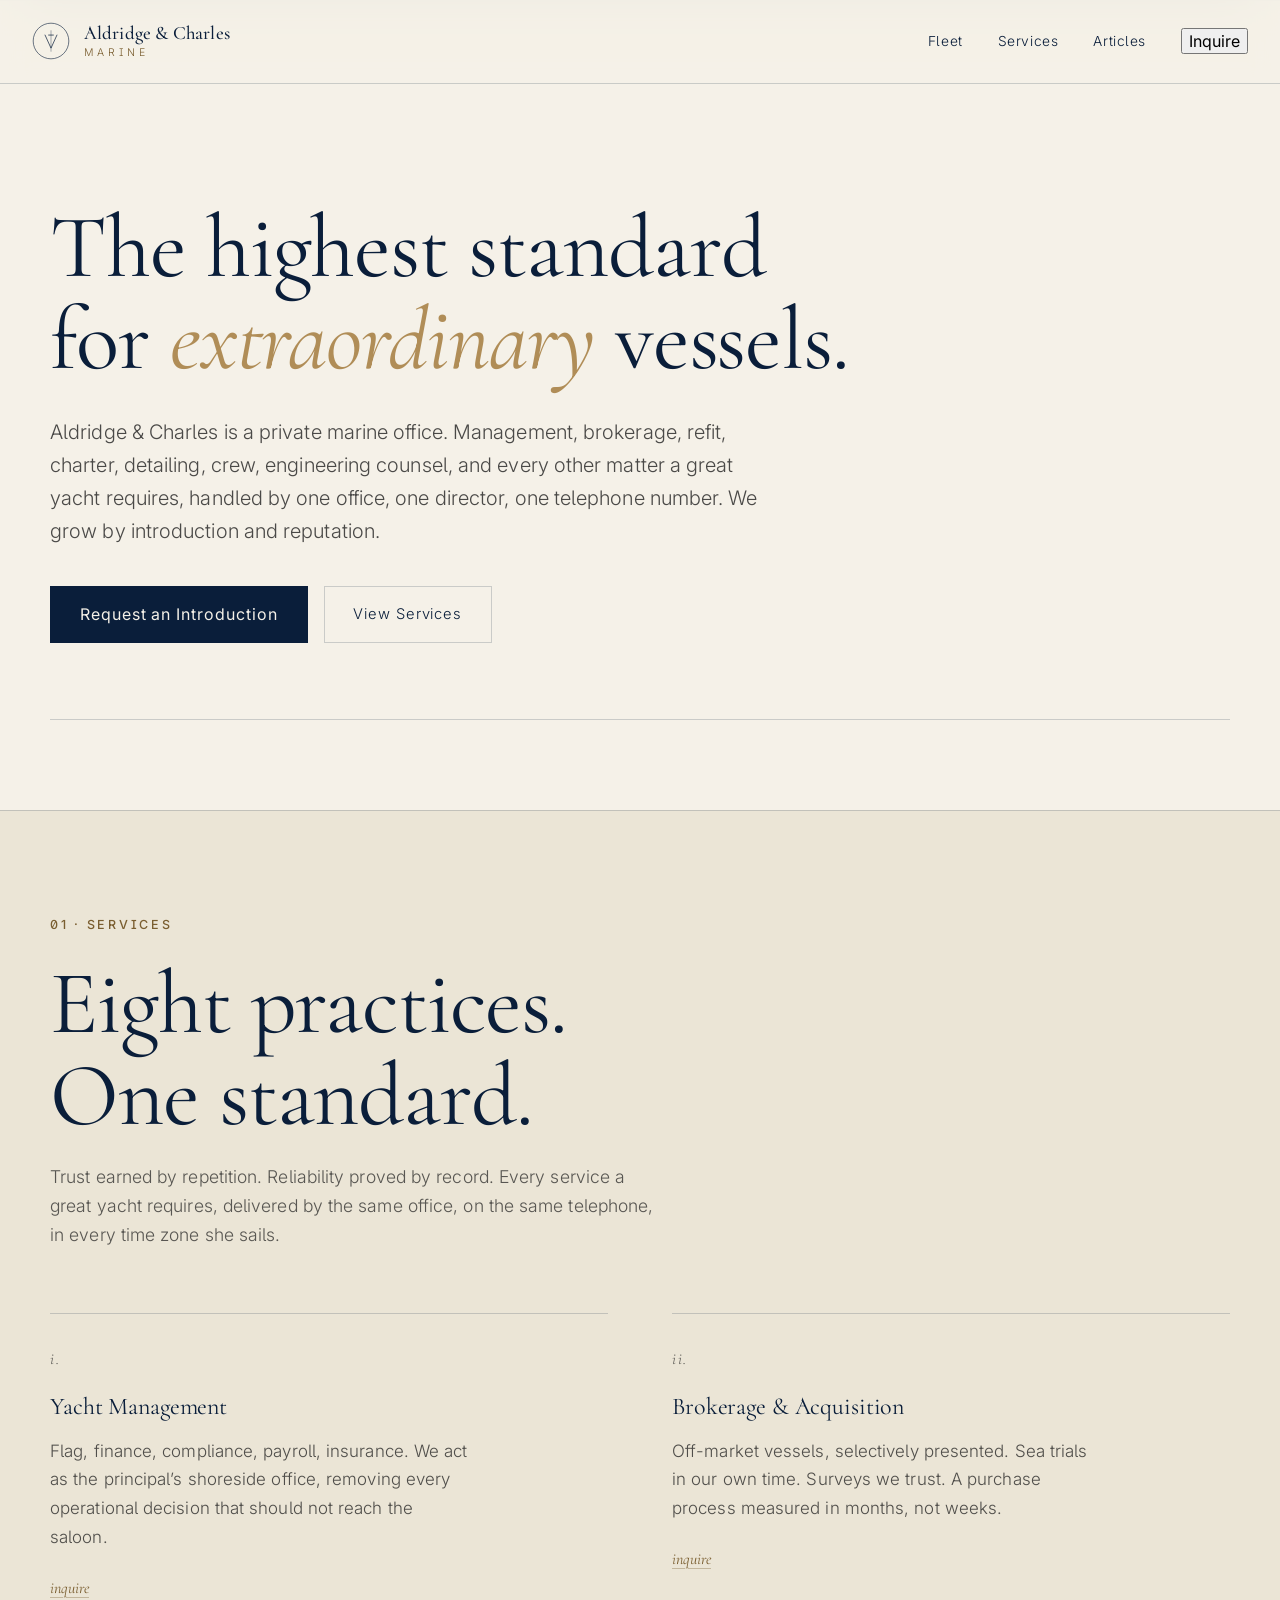
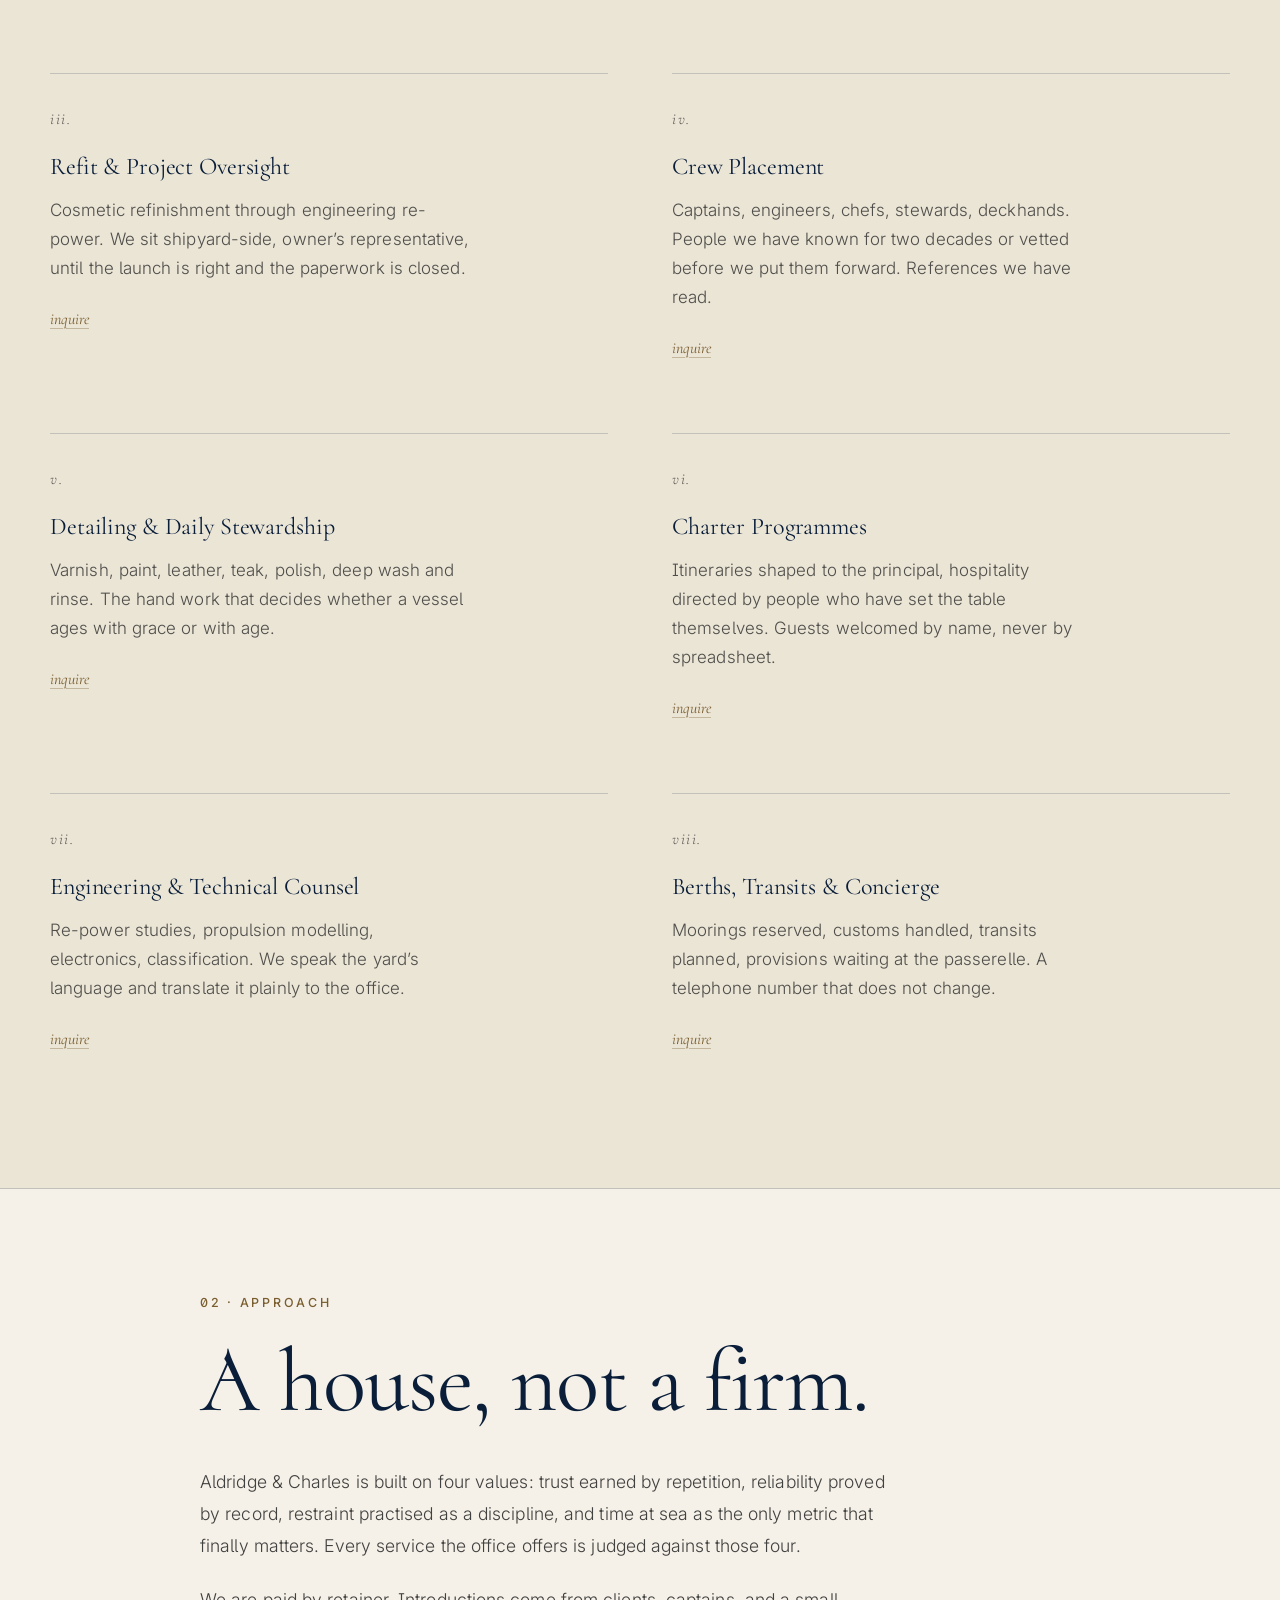
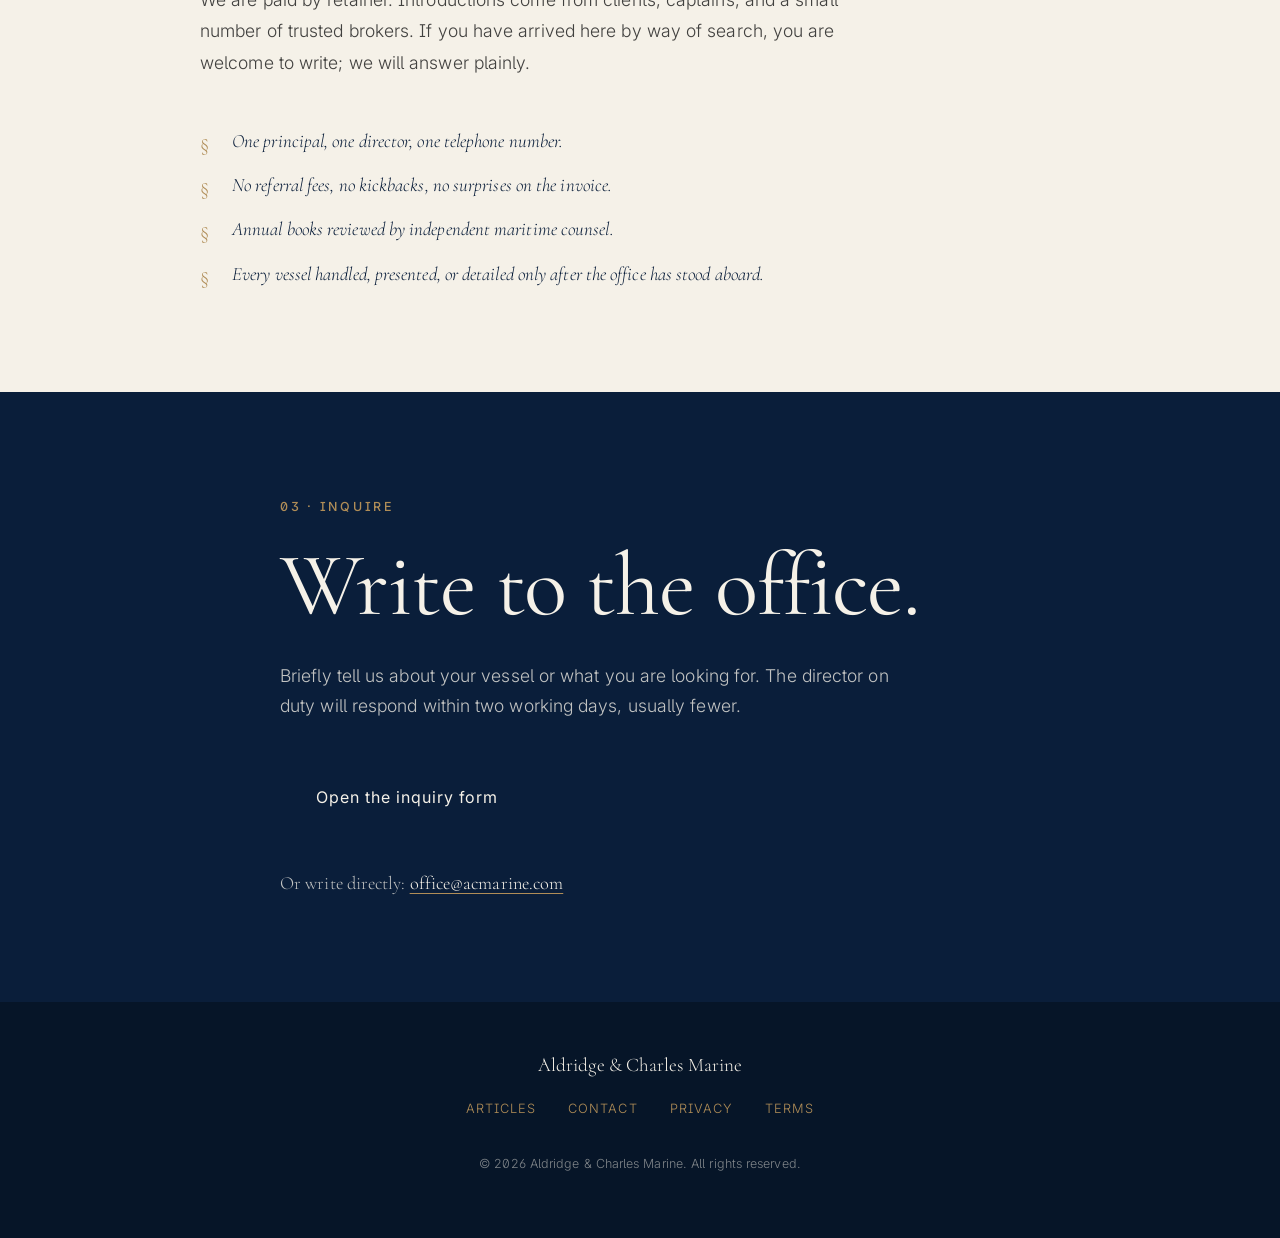
==== commit cef83f57: "Custom select/typeahead widgets (no system UI), enquire->inquire rename, footer location strip remov" ====
--- a/index.html
+++ b/index.html
@@ -122,7 +122,7 @@
         {
           "@type": "Question",
           "name": "How does Aldridge & Charles take on new clients?",
-          "acceptedAnswer": { "@type": "Answer", "text": "Most introductions come from existing principals, captains, and a small number of trusted brokers. The office answers cold enquiries plainly and within two working days." }
+          "acceptedAnswer": { "@type": "Answer", "text": "Most introductions come from existing principals, captains, and a small number of trusted brokers. The office answers cold inquiries plainly and within two working days." }
         },
         {
           "@type": "Question",
@@ -154,7 +154,7 @@
     <a href="/fleet" class="nav-link">Fleet</a>
     <a href="#services" class="nav-link">Services</a>
     <a href="/articles" class="nav-link">Articles</a>
-    <button type="button" class="nav-cta" data-open-enquire>Enquire</button>
+    <button type="button" class="nav-cta" data-open-inquire>Inquire</button>
     <button type="button" class="nav-burger" aria-label="Open menu" aria-expanded="false" aria-controls="mobile-drawer">
       <span></span><span></span><span></span>
     </button>
@@ -169,7 +169,7 @@
     <a href="/#approach" class="drawer-link">Approach</a>
     <a href="/articles" class="drawer-link">Articles</a>
     <a href="/contact" class="drawer-link">Contact</a>
-    <button type="button" class="drawer-cta" data-open-enquire>Enquire</button>
+    <button type="button" class="drawer-cta" data-open-inquire>Inquire</button>
   </nav>
 </div>
 
@@ -184,9 +184,8 @@
       Aldridge &amp; Charles is a private marine office. Management, brokerage, refit, charter, detailing, crew, engineering counsel, and every other matter a great yacht requires, handled by one office, one director, one telephone number. We grow by introduction and reputation.
     </p>
     <div class="hero-cta reveal">
-      <button type="button" class="btn-primary" data-open-enquire>Request an Introduction</button>
+      <button type="button" class="btn-primary" data-open-inquire>Request an Introduction</button>
       <a href="#services" class="btn-ghost">View Services</a>
-      <a href="/fleet" class="btn-ghost">View the Fleet</a>
     </div>
   </div>
   <div class="hero-rule" aria-hidden="true"></div>
@@ -203,49 +202,49 @@
       <p class="service-num">i.</p>
       <h3>Yacht Management</h3>
       <p>Flag, finance, compliance, payroll, insurance. We act as the principal&rsquo;s shoreside office, removing every operational decision that should not reach the saloon.</p>
-      <button type="button" class="service-enquire" data-open-enquire data-enquire-service="Yacht Management">enquire</button>
+      <button type="button" class="service-inquire" data-open-inquire data-inquire-service="Yacht Management">inquire</button>
     </article>
     <article class="service reveal">
       <p class="service-num">ii.</p>
       <h3>Brokerage &amp; Acquisition</h3>
       <p>Off-market vessels, selectively presented. Sea trials in our own time. Surveys we trust. A purchase process measured in months, not weeks.</p>
-      <button type="button" class="service-enquire" data-open-enquire data-enquire-service="Brokerage &amp; Acquisition">enquire</button>
+      <button type="button" class="service-inquire" data-open-inquire data-inquire-service="Brokerage &amp; Acquisition">inquire</button>
     </article>
     <article class="service reveal">
       <p class="service-num">iii.</p>
       <h3>Refit &amp; Project Oversight</h3>
       <p>Cosmetic refinishment through engineering re-power. We sit shipyard-side, owner&rsquo;s representative, until the launch is right and the paperwork is closed.</p>
-      <button type="button" class="service-enquire" data-open-enquire data-enquire-service="Refit &amp; Project Oversight">enquire</button>
+      <button type="button" class="service-inquire" data-open-inquire data-inquire-service="Refit &amp; Project Oversight">inquire</button>
     </article>
     <article class="service reveal">
       <p class="service-num">iv.</p>
       <h3>Crew Placement</h3>
       <p>Captains, engineers, chefs, stewards, deckhands. People we have known for two decades or vetted before we put them forward. References we have read.</p>
-      <button type="button" class="service-enquire" data-open-enquire data-enquire-service="Crew Placement">enquire</button>
+      <button type="button" class="service-inquire" data-open-inquire data-inquire-service="Crew Placement">inquire</button>
     </article>
     <article class="service reveal">
       <p class="service-num">v.</p>
       <h3>Detailing &amp; Daily Stewardship</h3>
       <p>Varnish, paint, leather, teak, polish, deep wash and rinse. The hand work that decides whether a vessel ages with grace or with age.</p>
-      <button type="button" class="service-enquire" data-open-enquire data-enquire-service="Detailing &amp; Daily Stewardship">enquire</button>
+      <button type="button" class="service-inquire" data-open-inquire data-inquire-service="Detailing &amp; Daily Stewardship">inquire</button>
     </article>
     <article class="service reveal">
       <p class="service-num">vi.</p>
       <h3>Charter Programmes</h3>
       <p>Itineraries shaped to the principal, hospitality directed by people who have set the table themselves. Guests welcomed by name, never by spreadsheet.</p>
-      <button type="button" class="service-enquire" data-open-enquire data-enquire-service="Charter Programmes">enquire</button>
+      <button type="button" class="service-inquire" data-open-inquire data-inquire-service="Charter Programmes">inquire</button>
     </article>
     <article class="service reveal">
       <p class="service-num">vii.</p>
       <h3>Engineering &amp; Technical Counsel</h3>
       <p>Re-power studies, propulsion modelling, electronics, classification. We speak the yard&rsquo;s language and translate it plainly to the office.</p>
-      <button type="button" class="service-enquire" data-open-enquire data-enquire-service="Engineering &amp; Technical Counsel">enquire</button>
+      <button type="button" class="service-inquire" data-open-inquire data-inquire-service="Engineering &amp; Technical Counsel">inquire</button>
     </article>
     <article class="service reveal">
       <p class="service-num">viii.</p>
       <h3>Berths, Transits &amp; Concierge</h3>
       <p>Moorings reserved, customs handled, transits planned, provisions waiting at the passerelle. A telephone number that does not change.</p>
-      <button type="button" class="service-enquire" data-open-enquire data-enquire-service="Berths, Transits &amp; Concierge">enquire</button>
+      <button type="button" class="service-inquire" data-open-inquire data-inquire-service="Berths, Transits &amp; Concierge">inquire</button>
     </article>
   </div>
 </section>
@@ -273,13 +272,13 @@
 
 <section class="contact" id="contact" aria-labelledby="contact-title">
   <div class="contact-inner">
-    <p class="eyebrow">03 &middot; Enquire</p>
+    <p class="eyebrow">03 &middot; Inquire</p>
     <h2 id="contact-title">Write to the office.</h2>
     <p class="contact-lede">
       Briefly tell us about your vessel or what you are looking for. The director on duty will respond within two working days, usually fewer.
     </p>
     <div class="contact-actions">
-      <button type="button" class="btn-primary btn-large" data-open-enquire>Open the enquiry form</button>
+      <button type="button" class="btn-primary btn-large" data-open-inquire>Open the inquiry form</button>
     </div>
     <p class="direct">
       Or write directly:
@@ -290,13 +289,13 @@
 
 </main>
 
-<dialog id="enquire-dialog" class="enquire-dialog" aria-labelledby="enquire-title">
-  <div class="enquire-inner">
-    <button type="button" class="dialog-close" data-close-enquire aria-label="Close">&times;</button>
-    <p class="eyebrow">Enquire</p>
-    <h2 id="enquire-title">Write to the office.</h2>
-    <p class="enquire-lede">Tell us, briefly, about your vessel or what you are looking for. The director on duty replies within two working days.</p>
-    <form class="enquire-form" id="enquire-form" novalidate>
+<dialog id="inquire-dialog" class="inquire-dialog" aria-labelledby="inquire-title">
+  <div class="inquire-inner">
+    <button type="button" class="dialog-close" data-close-inquire aria-label="Close">&times;</button>
+    <p class="eyebrow">Inquire</p>
+    <h2 id="inquire-title">Write to the office.</h2>
+    <p class="inquire-lede">Tell us, briefly, about your vessel or what you are looking for. The director on duty replies within two working days.</p>
+    <form class="inquire-form" id="inquire-form" novalidate>
       <label class="field">
         <span>Name</span>
         <input type="text" name="name" autocomplete="name" required>
@@ -329,11 +328,11 @@
       <a href="/privacy">Privacy</a>
       <a href="/terms">Terms</a>
     </nav>
-    <p class="footer-meta">Monaco &middot; Antibes &middot; Newport &middot; Seattle</p>
     <p class="footer-fine">&copy; <span id="year"></span> Aldridge &amp; Charles Marine. All rights reserved.</p>
   </div>
 </footer>
 
+<script src="/acm-controls.js" defer></script>
 <script src="/script.js" defer></script>
 </body>
 </html>
--- a/styles.css
+++ b/styles.css
@@ -168,8 +168,8 @@
   .nav-burger { display: flex; }
 }
 
-/* ENQUIRE DIALOG */
-.enquire-dialog {
+/* INQUIRE DIALOG */
+.inquire-dialog {
   border: none;
   padding: 0;
   background: var(--ivory);
@@ -178,39 +178,39 @@
   margin: auto;
   box-shadow: 0 30px 60px -30px rgba(6,21,40,0.6);
 }
-.enquire-dialog::backdrop {
+.inquire-dialog::backdrop {
   background: rgba(6, 21, 40, 0.72);
   backdrop-filter: blur(6px);
 }
-.enquire-inner {
+.inquire-inner {
   padding: clamp(1.8rem, 4vw, 2.6rem);
   position: relative;
 }
-.enquire-inner .eyebrow { margin-bottom: 0.8rem; }
-.enquire-inner h2 {
+.inquire-inner .eyebrow { margin-bottom: 0.8rem; }
+.inquire-inner h2 {
   font-size: clamp(1.6rem, 4vw, 2.4rem);
   margin-bottom: 1rem;
 }
-.enquire-lede {
+.inquire-lede {
   color: rgba(26,26,26,0.7);
   margin-bottom: 1.8rem;
   font-size: 0.98rem;
   line-height: 1.6;
 }
-.enquire-form {
+.inquire-form {
   display: grid;
   grid-template-columns: 1fr 1fr;
   gap: 1rem 1.2rem;
 }
-.enquire-form .field { display: flex; flex-direction: column; gap: 0.45rem; }
-.enquire-form .field-full { grid-column: 1 / -1; }
-.enquire-form .field > span {
+.inquire-form .field { display: flex; flex-direction: column; gap: 0.45rem; }
+.inquire-form .field-full { grid-column: 1 / -1; }
+.inquire-form .field > span {
   font-size: 0.72rem;
   text-transform: uppercase;
   letter-spacing: 0.16em;
   color: rgba(26,26,26,0.6);
 }
-.enquire-form input, .enquire-form textarea {
+.inquire-form input, .inquire-form textarea {
   background: #ffffff;
   border: 1px solid #cdc4ad;
   border-radius: 0;
@@ -223,27 +223,27 @@
   transition: border-color 0.2s, box-shadow 0.2s;
   box-shadow: 0 1px 2px rgba(10,30,58,0.05);
 }
-.enquire-form input::placeholder, .enquire-form textarea::placeholder {
+.inquire-form input::placeholder, .inquire-form textarea::placeholder {
   color: rgba(26,26,26,0.4);
 }
-.enquire-form input:focus, .enquire-form textarea:focus {
+.inquire-form input:focus, .inquire-form textarea:focus {
   border-color: var(--brass-deep);
   box-shadow: 0 0 0 2px rgba(176, 141, 87, 0.18);
 }
-.enquire-form button[type="submit"] { grid-column: 1 / -1; margin-top: 0.6rem; }
-.enquire-form .form-note {
+.inquire-form button[type="submit"] { grid-column: 1 / -1; margin-top: 0.6rem; }
+.inquire-form .form-note {
   grid-column: 1 / -1;
   font-size: 0.86rem;
   color: var(--brass-deep);
   min-height: 1.2rem;
 }
-.enquire-inner .direct {
+.inquire-inner .direct {
   margin-top: 1.6rem;
   font-family: var(--serif);
   font-size: 1.05rem;
   color: rgba(26,26,26,0.7);
 }
-.enquire-inner .direct a { color: var(--navy); text-decoration: underline; text-underline-offset: 4px; text-decoration-color: var(--brass); }
+.inquire-inner .direct a { color: var(--navy); text-decoration: underline; text-underline-offset: 4px; text-decoration-color: var(--brass); }
 .dialog-close {
   position: absolute;
   top: 0.8rem; right: 0.8rem;
@@ -257,7 +257,7 @@
 .dialog-close:hover { color: var(--brass-deep); }
 
 @media (max-width: 540px) {
-  .enquire-form { grid-template-columns: 1fr; }
+  .inquire-form { grid-template-columns: 1fr; }
 }
 
 .section-lede {
@@ -380,7 +380,7 @@
   max-width: 42ch;
   margin-bottom: 1.2rem;
 }
-.service-enquire {
+.service-inquire {
   display: inline-block;
   background: transparent;
   border: none;
@@ -400,7 +400,7 @@
   letter-spacing: 0;
   text-transform: none;
 }
-.service-enquire:hover {
+.service-inquire:hover {
   color: var(--navy);
   text-decoration-color: var(--brass);
 }
@@ -549,6 +549,306 @@
 
 /* iOS input zoom prevention */
 input, textarea, select, button { font-size: 16px !important; }
+
+/* ============================================================
+   NATIVE CONTROL RESET (selects, numbers, files, etc.)
+   ============================================================ */
+
+select {
+  appearance: none;
+  -webkit-appearance: none;
+  -moz-appearance: none;
+  background-color: #ffffff;
+  background-image: url("data:image/svg+xml;utf8,<svg xmlns='http://www.w3.org/2000/svg' viewBox='0 0 12 8'><path d='M1 1L6 6L11 1' fill='none' stroke='%237a5e30' stroke-width='1.6' stroke-linecap='round' stroke-linejoin='round'/></svg>");
+  background-repeat: no-repeat;
+  background-position: right 0.95rem center;
+  background-size: 12px 8px;
+  padding-right: 2.4rem !important;
+  cursor: pointer;
+  color: var(--navy);
+  font-family: var(--serif);
+  line-height: 1.4;
+}
+select::-ms-expand { display: none; }
+select option {
+  color: var(--navy);
+  background: #ffffff;
+  font-family: var(--serif);
+  padding: 0.5rem;
+}
+select:focus {
+  outline: none;
+  border-color: var(--brass-deep);
+  box-shadow: 0 0 0 2px rgba(176,141,87,0.18);
+}
+
+input[type="number"] {
+  -moz-appearance: textfield;
+  appearance: textfield;
+}
+input[type="number"]::-webkit-outer-spin-button,
+input[type="number"]::-webkit-inner-spin-button {
+  -webkit-appearance: none;
+  margin: 0;
+}
+
+input[type="search"] {
+  -webkit-appearance: none;
+  appearance: none;
+}
+input[type="search"]::-webkit-search-decoration,
+input[type="search"]::-webkit-search-cancel-button,
+input[type="search"]::-webkit-search-results-button,
+input[type="search"]::-webkit-search-results-decoration {
+  -webkit-appearance: none;
+}
+
+input[type="date"],
+input[type="time"],
+input[type="datetime-local"] {
+  -webkit-appearance: none;
+  appearance: none;
+  background-color: #ffffff;
+  font-family: var(--serif);
+}
+
+input[type="file"] {
+  font-family: var(--sans) !important;
+  font-size: 14px !important;
+  color: rgba(26,26,26,0.7);
+  cursor: pointer;
+  padding: 0.4rem 0;
+}
+input[type="file"]::file-selector-button,
+input[type="file"]::-webkit-file-upload-button {
+  background: var(--ivory-soft);
+  border: 1px solid var(--rule);
+  padding: 0.55rem 1.1rem;
+  margin: 0 0.8rem 0 0;
+  font-family: var(--sans);
+  font-size: 13px;
+  letter-spacing: 0.1em;
+  text-transform: uppercase;
+  color: var(--navy);
+  cursor: pointer;
+  border-radius: 0;
+  transition: background 0.2s, color 0.2s, border-color 0.2s;
+}
+input[type="file"]::file-selector-button:hover,
+input[type="file"]::-webkit-file-upload-button:hover {
+  background: var(--navy);
+  color: var(--ivory);
+  border-color: var(--navy);
+}
+
+input[type="checkbox"],
+input[type="radio"] {
+  -webkit-appearance: none;
+  appearance: none;
+  width: 18px;
+  height: 18px;
+  border: 1px solid var(--rule);
+  background: #ffffff;
+  cursor: pointer;
+  position: relative;
+  margin: 0;
+  vertical-align: middle;
+  transition: border-color 0.2s, background 0.2s;
+}
+input[type="radio"] { border-radius: 50%; }
+input[type="checkbox"]:checked,
+input[type="radio"]:checked {
+  background: var(--navy);
+  border-color: var(--navy);
+}
+input[type="checkbox"]:checked::after {
+  content: "";
+  position: absolute;
+  left: 5px; top: 1px;
+  width: 5px; height: 10px;
+  border: solid var(--ivory);
+  border-width: 0 1.5px 1.5px 0;
+  transform: rotate(45deg);
+}
+input[type="radio"]:checked::after {
+  content: "";
+  position: absolute;
+  left: 4px; top: 4px;
+  width: 8px; height: 8px;
+  background: var(--ivory);
+  border-radius: 50%;
+}
+input[type="checkbox"]:focus,
+input[type="radio"]:focus {
+  outline: none;
+  box-shadow: 0 0 0 2px rgba(176,141,87,0.3);
+}
+
+input[type="range"] {
+  -webkit-appearance: none;
+  appearance: none;
+  background: transparent;
+  height: 28px;
+  cursor: pointer;
+}
+input[type="range"]::-webkit-slider-runnable-track {
+  height: 2px;
+  background: var(--rule);
+}
+input[type="range"]::-moz-range-track {
+  height: 2px;
+  background: var(--rule);
+}
+input[type="range"]::-webkit-slider-thumb {
+  -webkit-appearance: none;
+  appearance: none;
+  width: 16px;
+  height: 16px;
+  background: var(--navy);
+  border-radius: 50%;
+  margin-top: -7px;
+  cursor: pointer;
+}
+input[type="range"]::-moz-range-thumb {
+  width: 16px;
+  height: 16px;
+  background: var(--navy);
+  border: none;
+  border-radius: 50%;
+  cursor: pointer;
+}
+
+textarea { resize: vertical; }
+
+::placeholder { color: rgba(26,26,26,0.4); opacity: 1; }
+:-ms-input-placeholder { color: rgba(26,26,26,0.4); }
+
+button { font-family: var(--sans); cursor: pointer; }
+button:disabled, input:disabled { opacity: 0.5; cursor: not-allowed; }
+
+@media (hover: none) {
+  .yacht-card:hover { transform: none; box-shadow: none; }
+  .seo-loc-card:hover, .seo-related-card:hover { transform: none; box-shadow: none; }
+}
+
+/* ============================================================
+   CUSTOM SELECT (no system dropdown anywhere)
+   ============================================================ */
+
+select.acm-select-native {
+  position: absolute !important;
+  left: -9999px !important;
+  width: 1px !important;
+  height: 1px !important;
+  opacity: 0 !important;
+  pointer-events: none !important;
+}
+
+.acm-select {
+  position: relative;
+  display: block;
+  width: 100%;
+}
+
+.acm-select-toggle {
+  display: flex;
+  align-items: center;
+  justify-content: space-between;
+  width: 100%;
+  padding: 0.7rem 0.95rem;
+  background: #ffffff;
+  border: 1px solid #cdc4ad;
+  color: var(--navy);
+  font-family: var(--serif);
+  font-size: 16px !important;
+  text-align: left;
+  cursor: pointer;
+  border-radius: 0;
+  gap: 1rem;
+  transition: border-color 0.2s, box-shadow 0.2s;
+  line-height: 1.4;
+  min-height: 44px;
+}
+.acm-select-toggle:hover { border-color: var(--brass-deep); }
+.acm-select-toggle[aria-expanded="true"],
+.acm-select-toggle:focus {
+  outline: none;
+  border-color: var(--brass-deep);
+  box-shadow: 0 0 0 2px rgba(176,141,87,0.2);
+}
+.acm-select-value {
+  flex: 1;
+  min-width: 0;
+  overflow: hidden;
+  text-overflow: ellipsis;
+  white-space: nowrap;
+}
+.acm-select-chevron {
+  display: inline-flex;
+  width: 12px;
+  height: 8px;
+  flex-shrink: 0;
+  color: var(--brass-deep);
+  transition: transform 0.2s;
+}
+.acm-select-chevron svg { width: 100%; height: 100%; display: block; }
+.acm-select-toggle[aria-expanded="true"] .acm-select-chevron { transform: rotate(180deg); }
+
+.acm-select-list {
+  position: absolute;
+  top: calc(100% + 4px);
+  left: 0;
+  right: 0;
+  z-index: 1000;
+  list-style: none;
+  margin: 0;
+  padding: 0.3rem 0;
+  background: #ffffff;
+  border: 1px solid #cdc4ad;
+  max-height: 320px;
+  overflow-y: auto;
+  box-shadow: 0 24px 48px -28px rgba(10,30,58,0.4);
+  overscroll-behavior: contain;
+}
+.acm-select-list li {
+  padding: 0.75rem 1rem;
+  font-family: var(--serif);
+  font-size: 16px;
+  color: var(--navy);
+  cursor: pointer;
+  outline: none;
+  transition: background 0.15s, color 0.15s;
+  min-height: 44px;
+  display: flex;
+  align-items: center;
+}
+.acm-select-list li:focus,
+.acm-select-list li:hover {
+  background: var(--ivory-soft);
+}
+.acm-select-list li[aria-selected="true"] {
+  background: var(--navy);
+  color: var(--ivory);
+}
+.acm-select-list li[aria-selected="true"]:hover,
+.acm-select-list li[aria-selected="true"]:focus {
+  background: var(--navy-deep);
+}
+
+/* Custom typeahead (text input + suggestions list) */
+.acm-typeahead {
+  position: relative;
+  display: block;
+  width: 100%;
+}
+.acm-typeahead input { width: 100%; }
+.acm-typeahead-list {
+  /* uses .acm-select-list base styles */
+}
+
+/* When inside a dialog, drop position is still absolute; ensure z-index above dialog content */
+dialog .acm-select-list,
+dialog .acm-typeahead-list { z-index: 1010; }
 
 /* ============================================================
    FLEET PREVIEW (HOMEPAGE)
@@ -681,11 +981,11 @@
   background:
     radial-gradient(120% 80% at 50% 0%, rgba(10,30,58,0.06), transparent 70%),
     linear-gradient(to bottom, var(--ivory) 0%, var(--ivory-soft) 100%);
-  border-bottom: 1px solid var(--rule);
-  padding: clamp(4rem, 10vw, 8rem) clamp(1.25rem, 4vw, 2rem) clamp(2.5rem, 6vw, 4rem);
+  padding: clamp(4rem, 10vw, 8rem) clamp(1.25rem, 4vw, 2rem) clamp(1.5rem, 3vw, 2.5rem);
 }
 .fleet-hero-grand .fleet-hero-inner {
   max-width: 880px;
+  margin: 0 auto;
   display: flex;
   flex-direction: column;
   align-items: center;
@@ -699,6 +999,20 @@
 .fleet-hero-grand .fleet-lede {
   text-align: center;
   max-width: 60ch;
+}
+
+/* Continuous flow: hero + search + grid sit in one tinted section */
+.fleet-page .fleet-list-section {
+  background: linear-gradient(to bottom, var(--ivory-soft) 0%, var(--ivory) 100%);
+  padding-top: 0;
+  padding-bottom: clamp(4rem, 8vw, 7rem);
+}
+.fleet-page .fleet-search {
+  background: rgba(255,255,255,0.7);
+  backdrop-filter: blur(8px);
+  -webkit-backdrop-filter: blur(8px);
+  border: 1px solid var(--rule);
+  margin-top: 0;
 }
 .fleet-list-section { padding: 2rem clamp(1.25rem, 4vw, 2rem) 6rem; }
 .fleet-search {
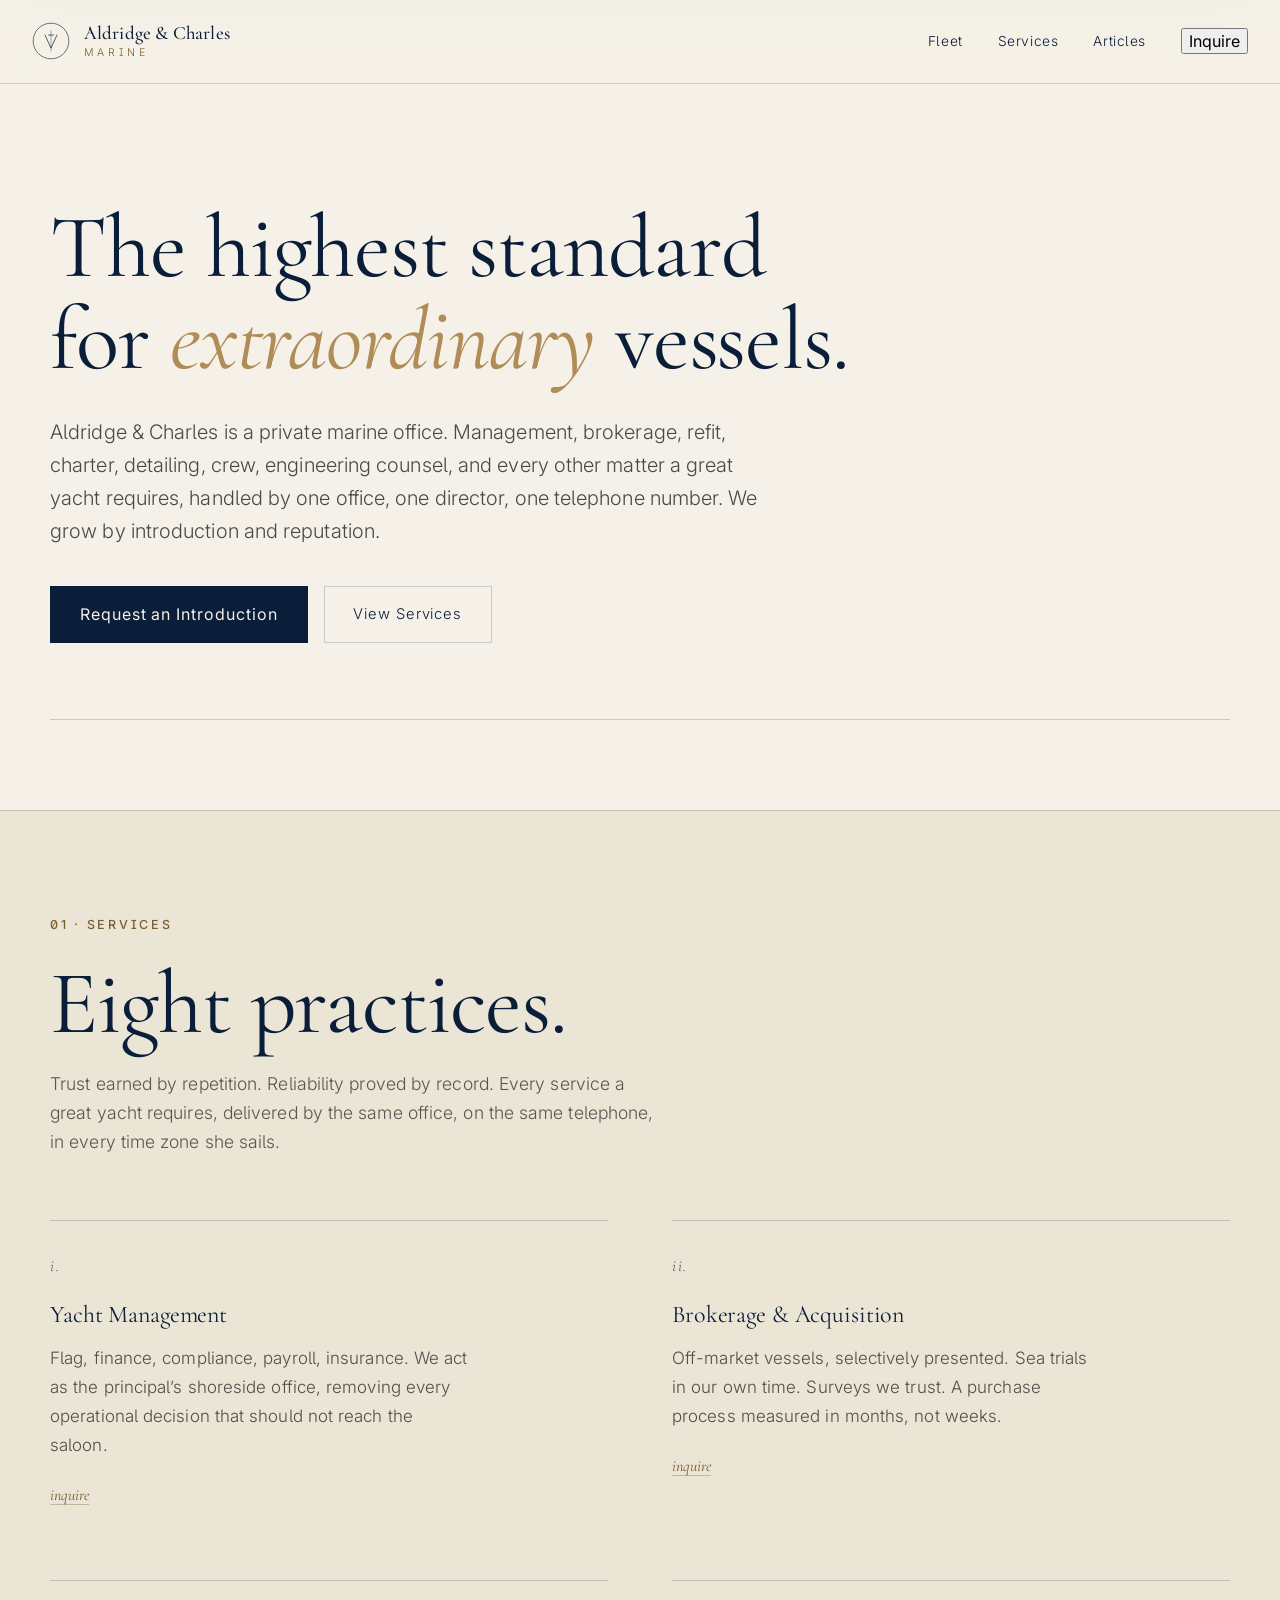
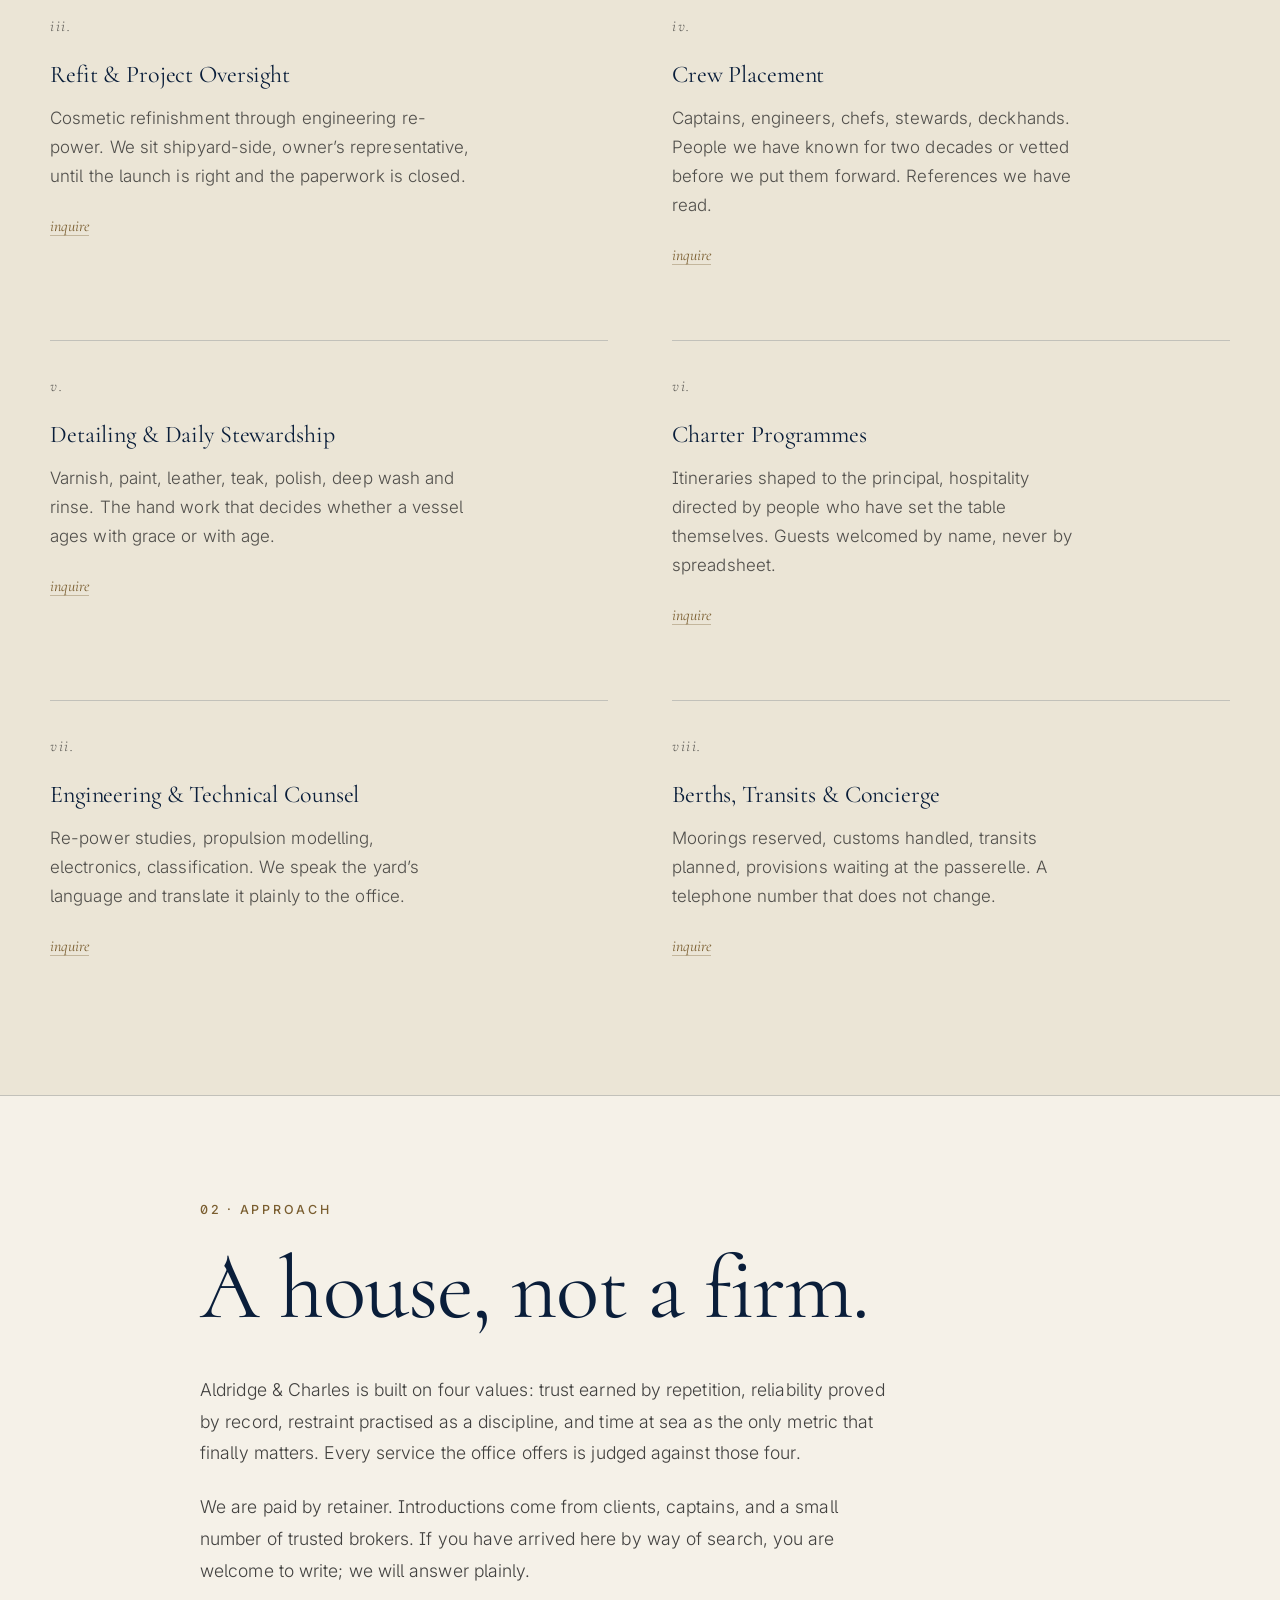
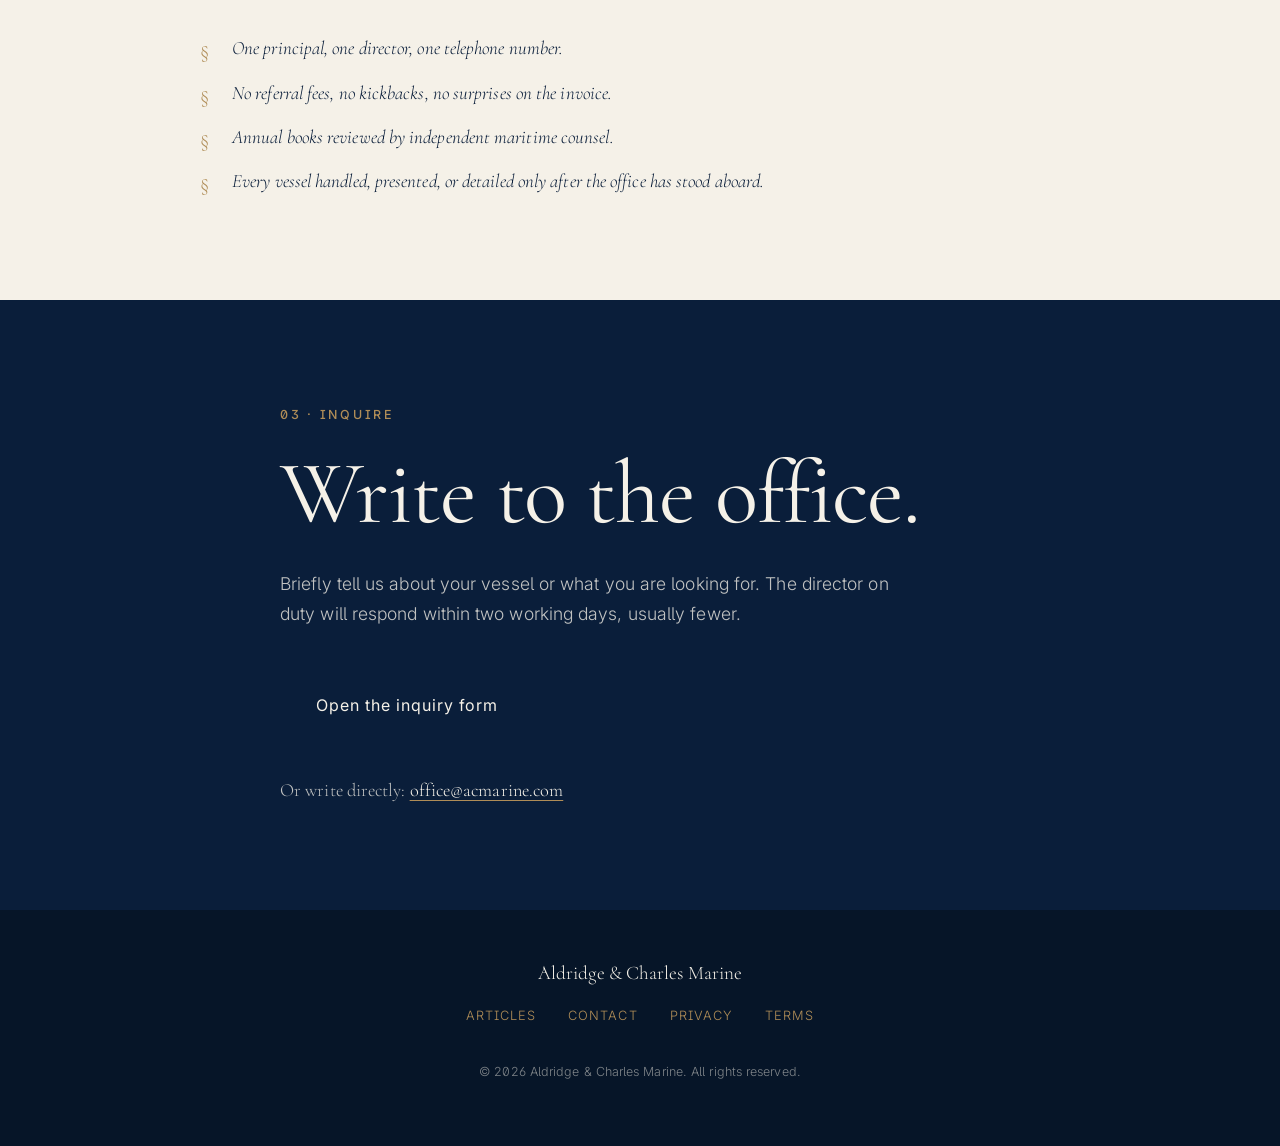
==== commit 0d5d260d: "Fleet hero compact + new copy, modal bg cream (ivory-soft) for stronger contrast, drop One standard," ====
--- a/index.html
+++ b/index.html
@@ -194,7 +194,7 @@
 <section class="services" id="services" aria-labelledby="services-title">
   <div class="section-head">
     <p class="eyebrow">01 &middot; Services</p>
-    <h2 id="services-title">Eight practices. One standard.</h2>
+    <h2 id="services-title">Eight practices.</h2>
     <p class="section-lede">Trust earned by repetition. Reliability proved by record. Every service a great yacht requires, delivered by the same office, on the same telephone, in every time zone she sails.</p>
   </div>
   <div class="service-grid">
--- a/styles.css
+++ b/styles.css
@@ -172,7 +172,7 @@
 .inquire-dialog {
   border: none;
   padding: 0;
-  background: var(--ivory);
+  background: var(--ivory-soft);
   max-width: 560px;
   width: 92%;
   margin: auto;
@@ -1001,6 +1001,19 @@
   max-width: 60ch;
 }
 
+.fleet-hero-compact {
+  padding: clamp(2rem, 4vw, 3rem) clamp(1.25rem, 4vw, 2rem) clamp(1rem, 2vw, 1.6rem) !important;
+}
+.fleet-hero-compact h1 {
+  font-size: clamp(2.2rem, 7vw, 4rem) !important;
+  margin: 0.4rem auto 0.8rem !important;
+}
+.fleet-hero-compact .fleet-lede {
+  font-size: clamp(0.95rem, 1.8vw, 1.1rem);
+  line-height: 1.55;
+}
+.fleet-hero-compact .eyebrow { margin-bottom: 0.5rem !important; }
+
 /* Continuous flow: hero + search + grid sit in one tinted section */
 .fleet-page .fleet-list-section {
   background: linear-gradient(to bottom, var(--ivory-soft) 0%, var(--ivory) 100%);
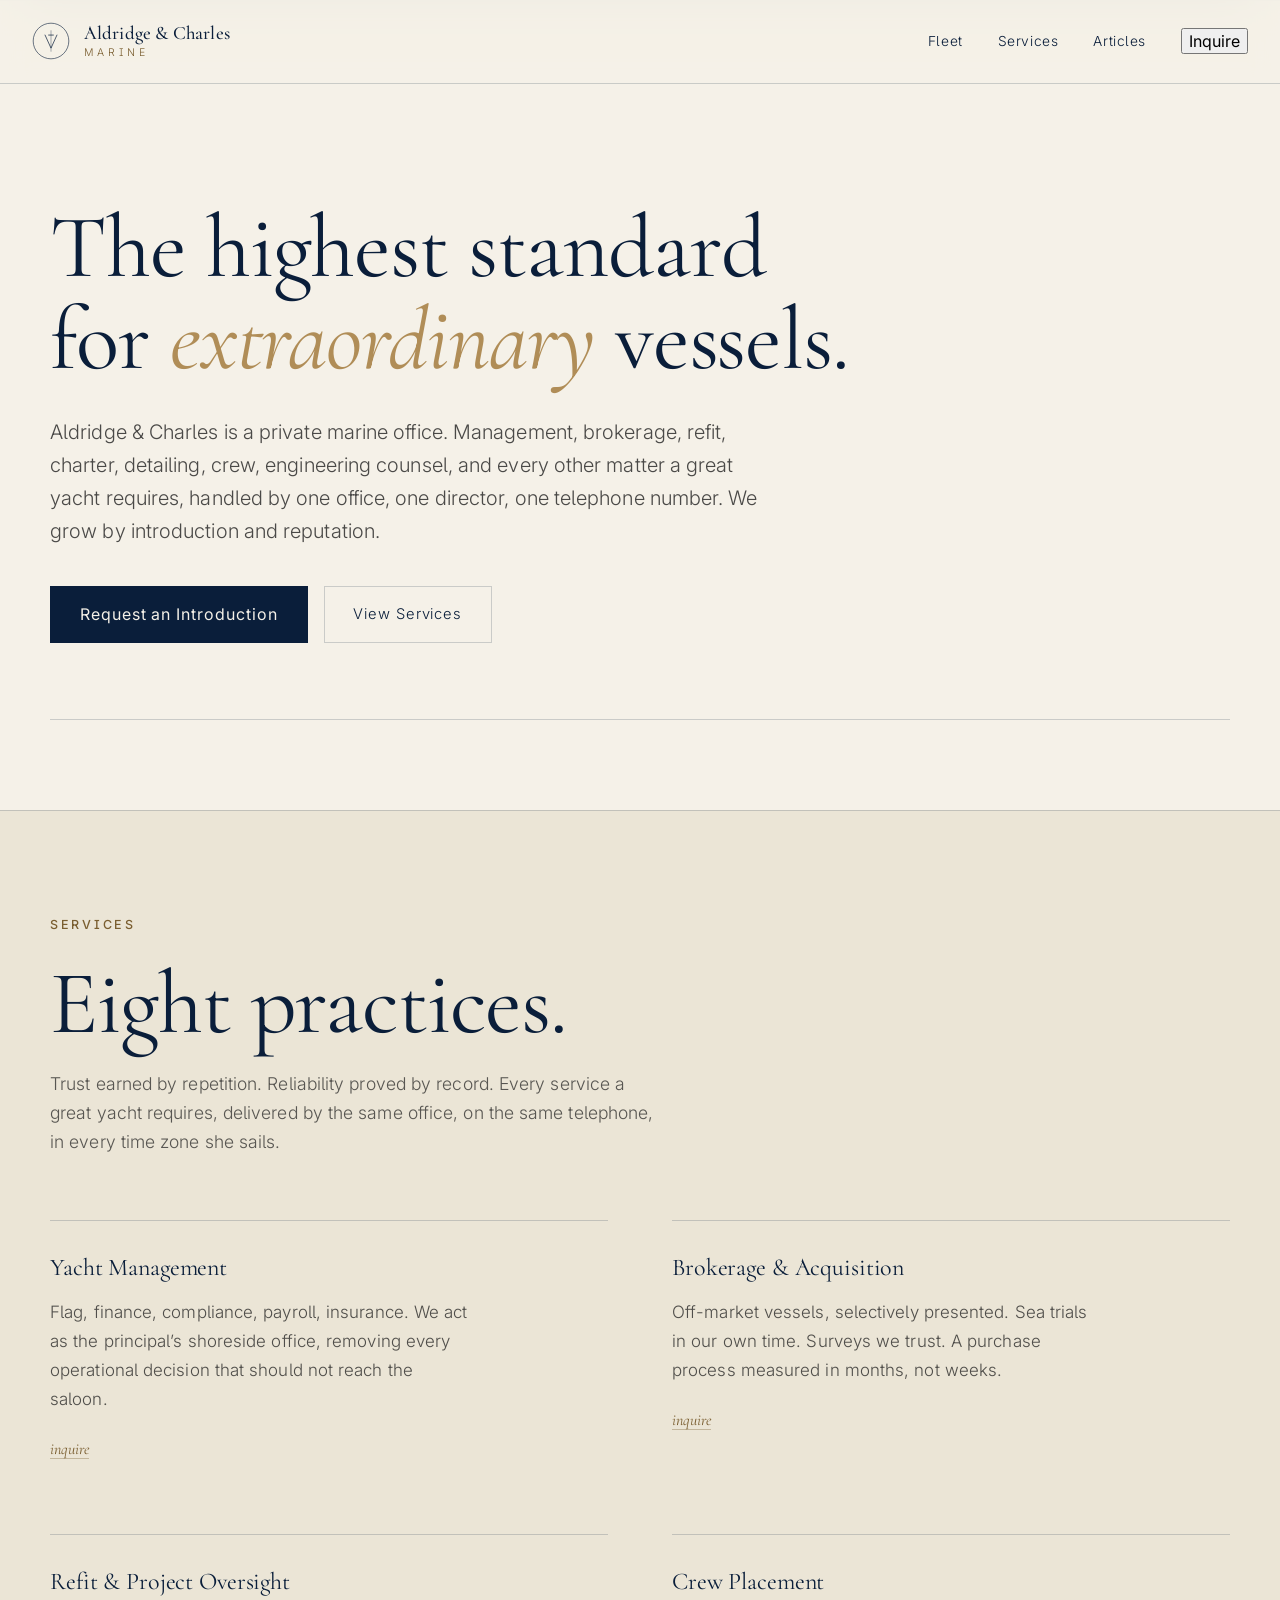
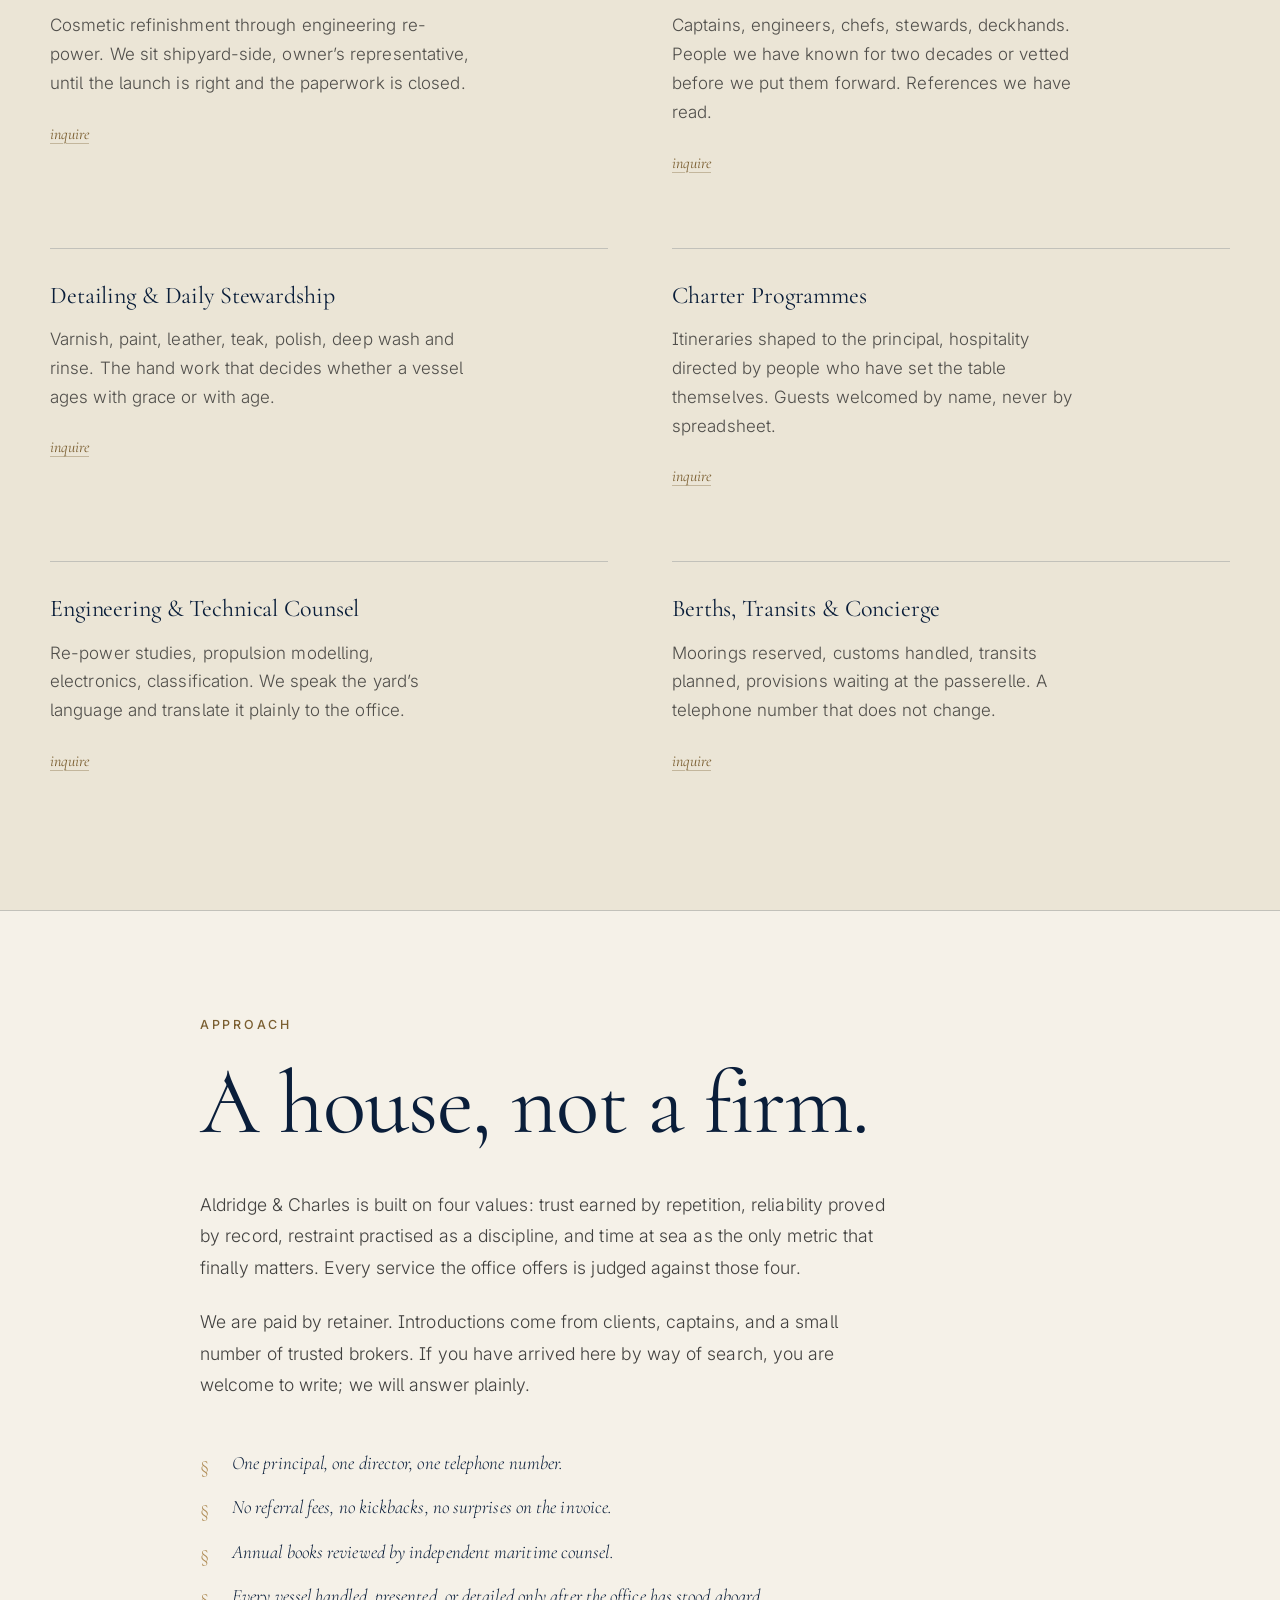
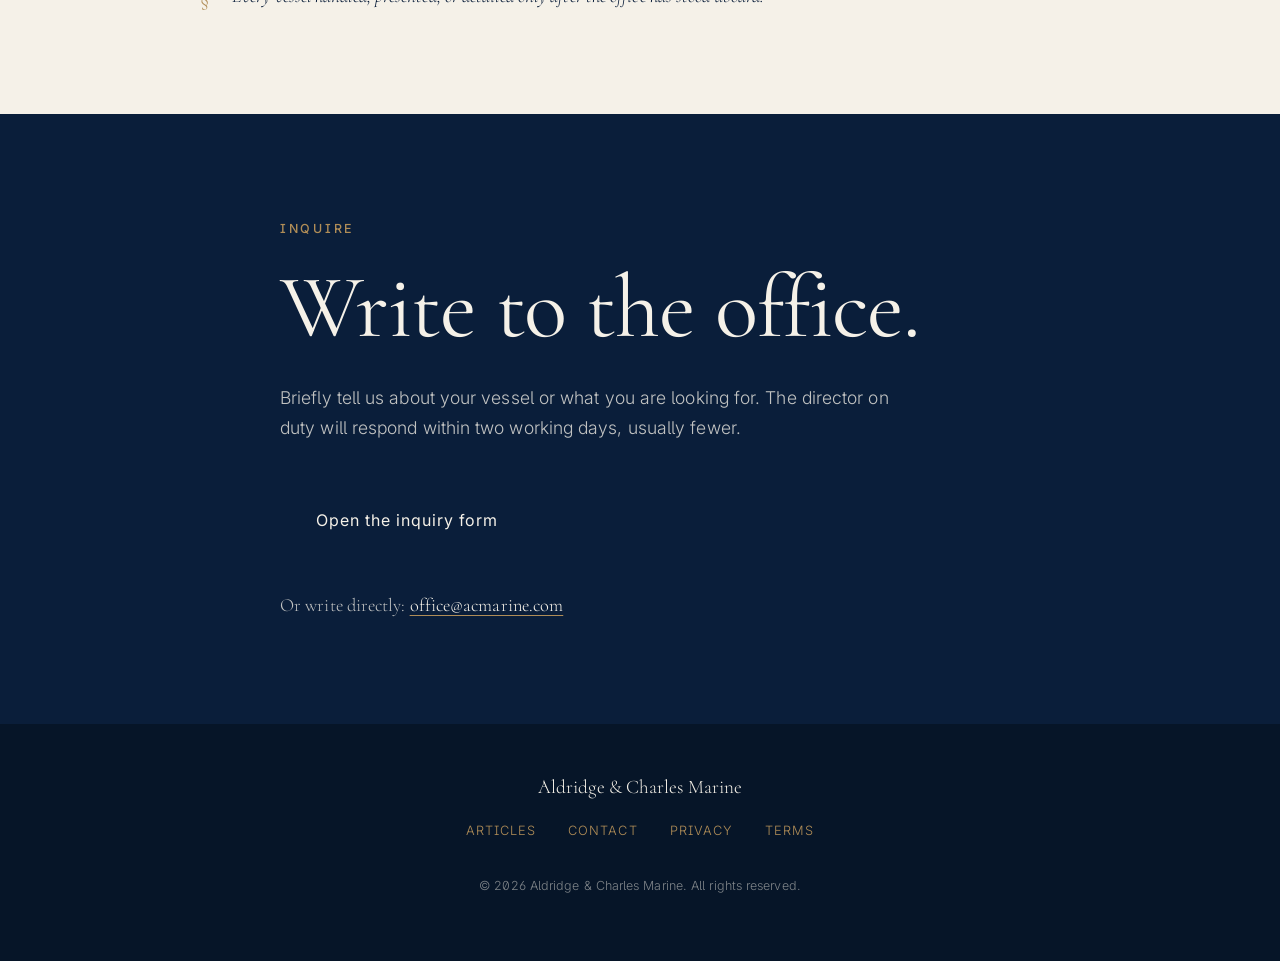
==== commit ea40283b: "Drop service numerals + section number prefixes" ====
--- a/index.html
+++ b/index.html
@@ -193,56 +193,48 @@
 
 <section class="services" id="services" aria-labelledby="services-title">
   <div class="section-head">
-    <p class="eyebrow">01 &middot; Services</p>
+    <p class="eyebrow">Services</p>
     <h2 id="services-title">Eight practices.</h2>
     <p class="section-lede">Trust earned by repetition. Reliability proved by record. Every service a great yacht requires, delivered by the same office, on the same telephone, in every time zone she sails.</p>
   </div>
   <div class="service-grid">
     <article class="service reveal">
-      <p class="service-num">i.</p>
-      <h3>Yacht Management</h3>
+            <h3>Yacht Management</h3>
       <p>Flag, finance, compliance, payroll, insurance. We act as the principal&rsquo;s shoreside office, removing every operational decision that should not reach the saloon.</p>
       <button type="button" class="service-inquire" data-open-inquire data-inquire-service="Yacht Management">inquire</button>
     </article>
     <article class="service reveal">
-      <p class="service-num">ii.</p>
-      <h3>Brokerage &amp; Acquisition</h3>
+            <h3>Brokerage &amp; Acquisition</h3>
       <p>Off-market vessels, selectively presented. Sea trials in our own time. Surveys we trust. A purchase process measured in months, not weeks.</p>
       <button type="button" class="service-inquire" data-open-inquire data-inquire-service="Brokerage &amp; Acquisition">inquire</button>
     </article>
     <article class="service reveal">
-      <p class="service-num">iii.</p>
-      <h3>Refit &amp; Project Oversight</h3>
+            <h3>Refit &amp; Project Oversight</h3>
       <p>Cosmetic refinishment through engineering re-power. We sit shipyard-side, owner&rsquo;s representative, until the launch is right and the paperwork is closed.</p>
       <button type="button" class="service-inquire" data-open-inquire data-inquire-service="Refit &amp; Project Oversight">inquire</button>
     </article>
     <article class="service reveal">
-      <p class="service-num">iv.</p>
-      <h3>Crew Placement</h3>
+            <h3>Crew Placement</h3>
       <p>Captains, engineers, chefs, stewards, deckhands. People we have known for two decades or vetted before we put them forward. References we have read.</p>
       <button type="button" class="service-inquire" data-open-inquire data-inquire-service="Crew Placement">inquire</button>
     </article>
     <article class="service reveal">
-      <p class="service-num">v.</p>
-      <h3>Detailing &amp; Daily Stewardship</h3>
+            <h3>Detailing &amp; Daily Stewardship</h3>
       <p>Varnish, paint, leather, teak, polish, deep wash and rinse. The hand work that decides whether a vessel ages with grace or with age.</p>
       <button type="button" class="service-inquire" data-open-inquire data-inquire-service="Detailing &amp; Daily Stewardship">inquire</button>
     </article>
     <article class="service reveal">
-      <p class="service-num">vi.</p>
-      <h3>Charter Programmes</h3>
+            <h3>Charter Programmes</h3>
       <p>Itineraries shaped to the principal, hospitality directed by people who have set the table themselves. Guests welcomed by name, never by spreadsheet.</p>
       <button type="button" class="service-inquire" data-open-inquire data-inquire-service="Charter Programmes">inquire</button>
     </article>
     <article class="service reveal">
-      <p class="service-num">vii.</p>
-      <h3>Engineering &amp; Technical Counsel</h3>
+            <h3>Engineering &amp; Technical Counsel</h3>
       <p>Re-power studies, propulsion modelling, electronics, classification. We speak the yard&rsquo;s language and translate it plainly to the office.</p>
       <button type="button" class="service-inquire" data-open-inquire data-inquire-service="Engineering &amp; Technical Counsel">inquire</button>
     </article>
     <article class="service reveal">
-      <p class="service-num">viii.</p>
-      <h3>Berths, Transits &amp; Concierge</h3>
+            <h3>Berths, Transits &amp; Concierge</h3>
       <p>Moorings reserved, customs handled, transits planned, provisions waiting at the passerelle. A telephone number that does not change.</p>
       <button type="button" class="service-inquire" data-open-inquire data-inquire-service="Berths, Transits &amp; Concierge">inquire</button>
     </article>
@@ -251,7 +243,7 @@
 
 <section class="approach" id="approach" aria-labelledby="approach-title">
   <div class="approach-inner">
-    <p class="eyebrow">02 &middot; Approach</p>
+    <p class="eyebrow">Approach</p>
     <h2 id="approach-title">A house, not a firm.</h2>
     <div class="approach-body">
       <p>
@@ -272,7 +264,7 @@
 
 <section class="contact" id="contact" aria-labelledby="contact-title">
   <div class="contact-inner">
-    <p class="eyebrow">03 &middot; Inquire</p>
+    <p class="eyebrow">Inquire</p>
     <h2 id="contact-title">Write to the office.</h2>
     <p class="contact-lede">
       Briefly tell us about your vessel or what you are looking for. The director on duty will respond within two working days, usually fewer.
